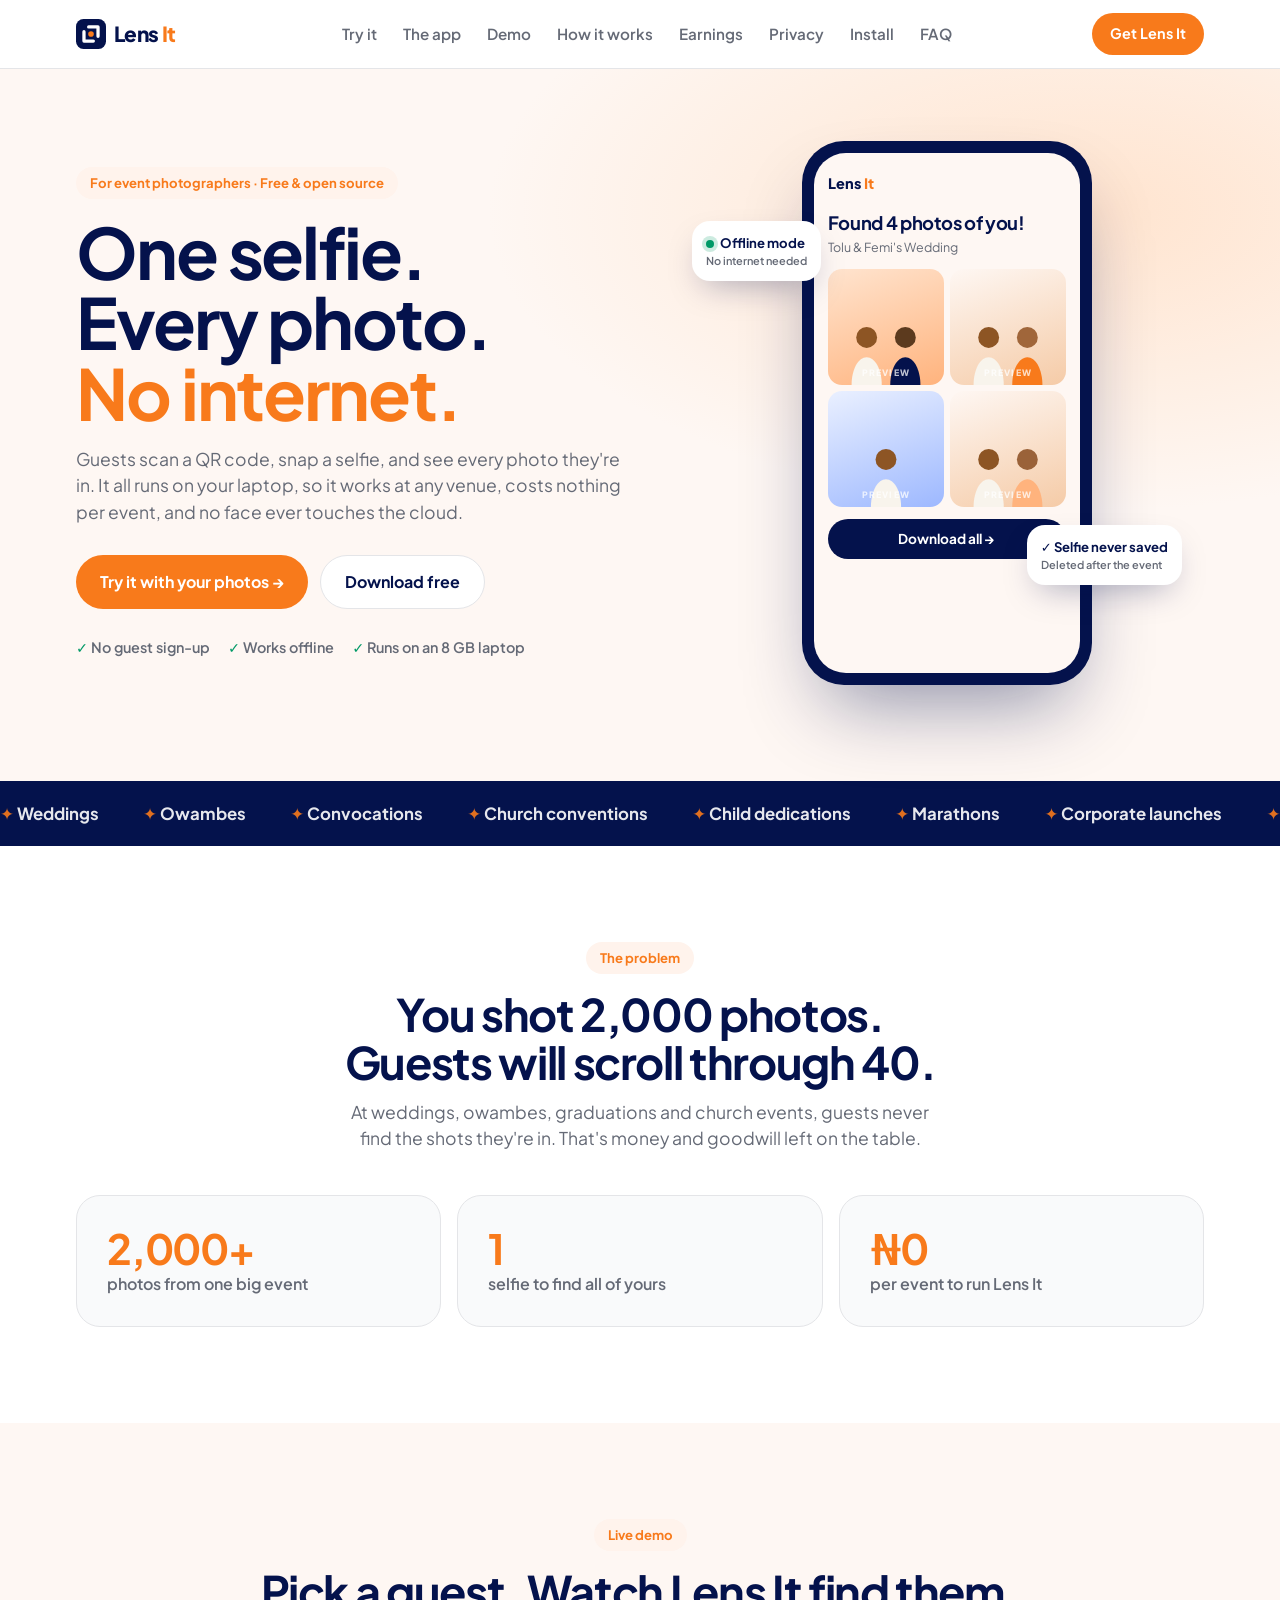
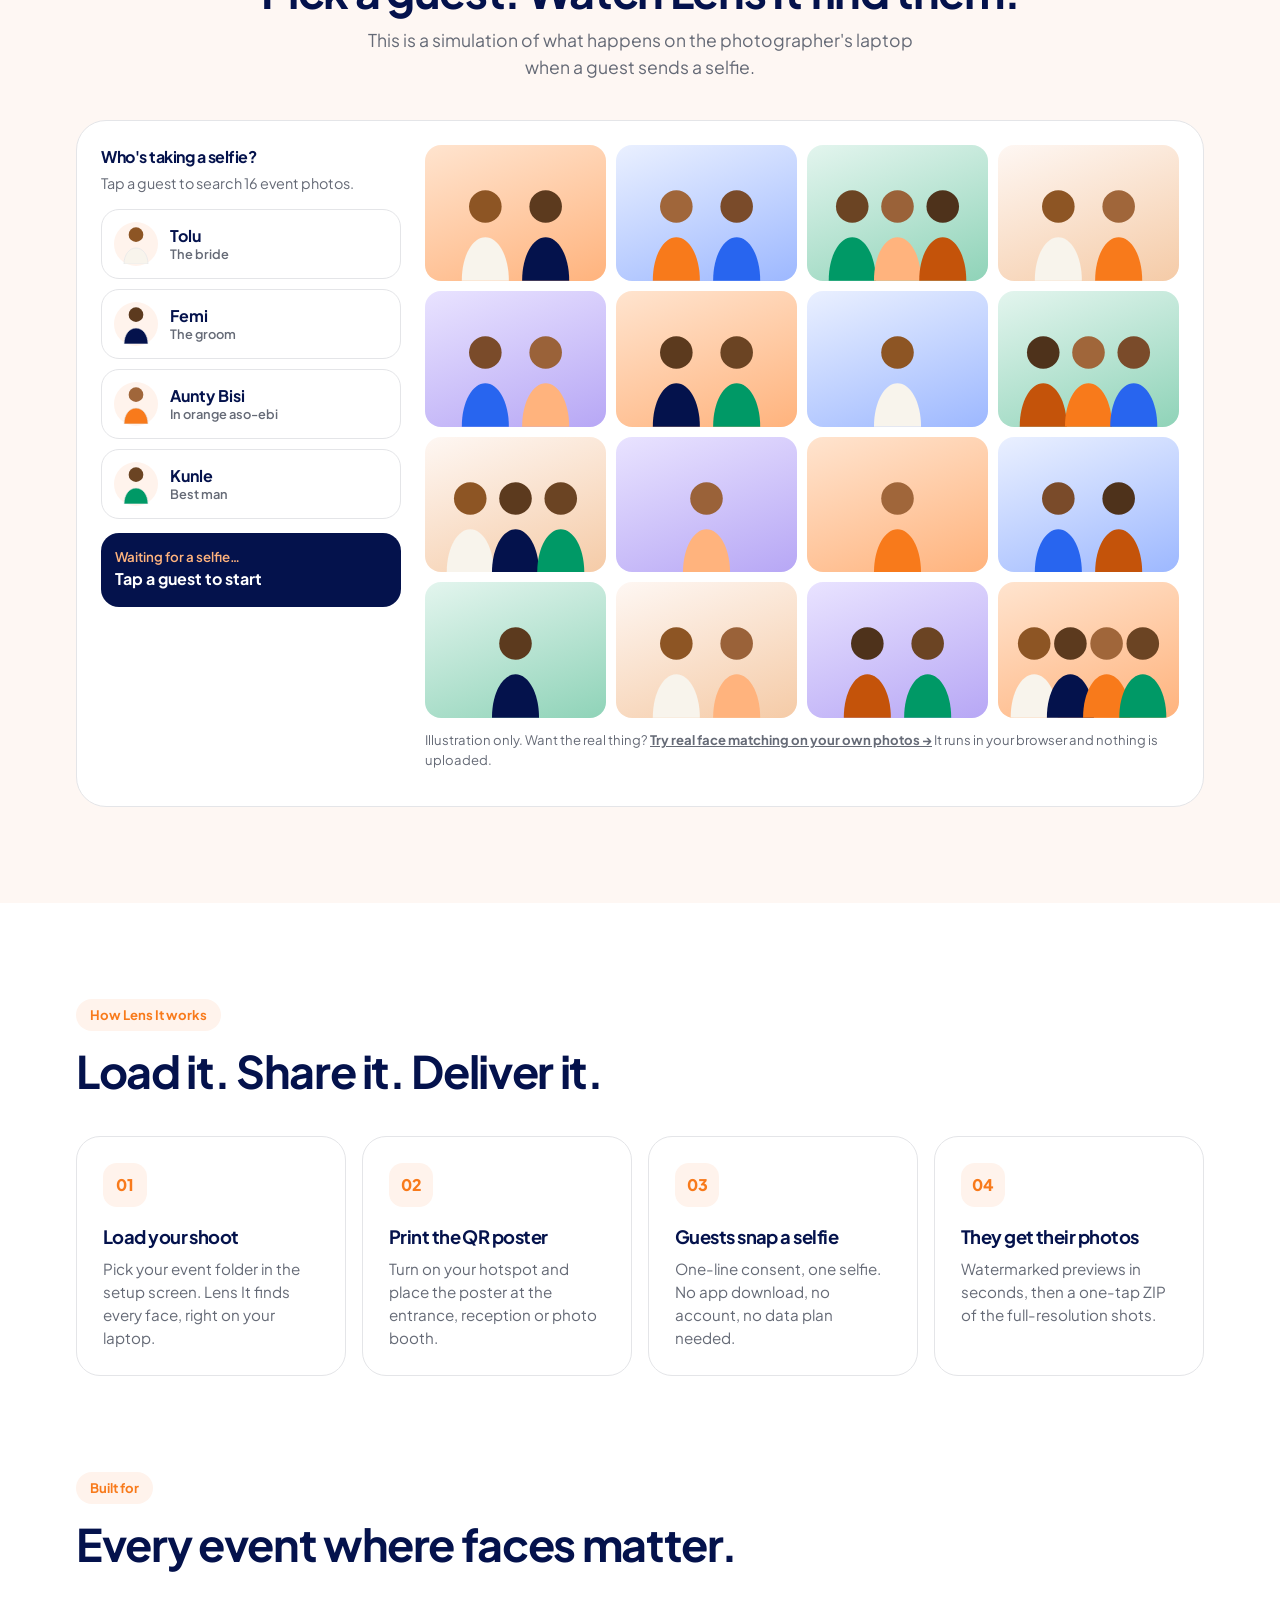
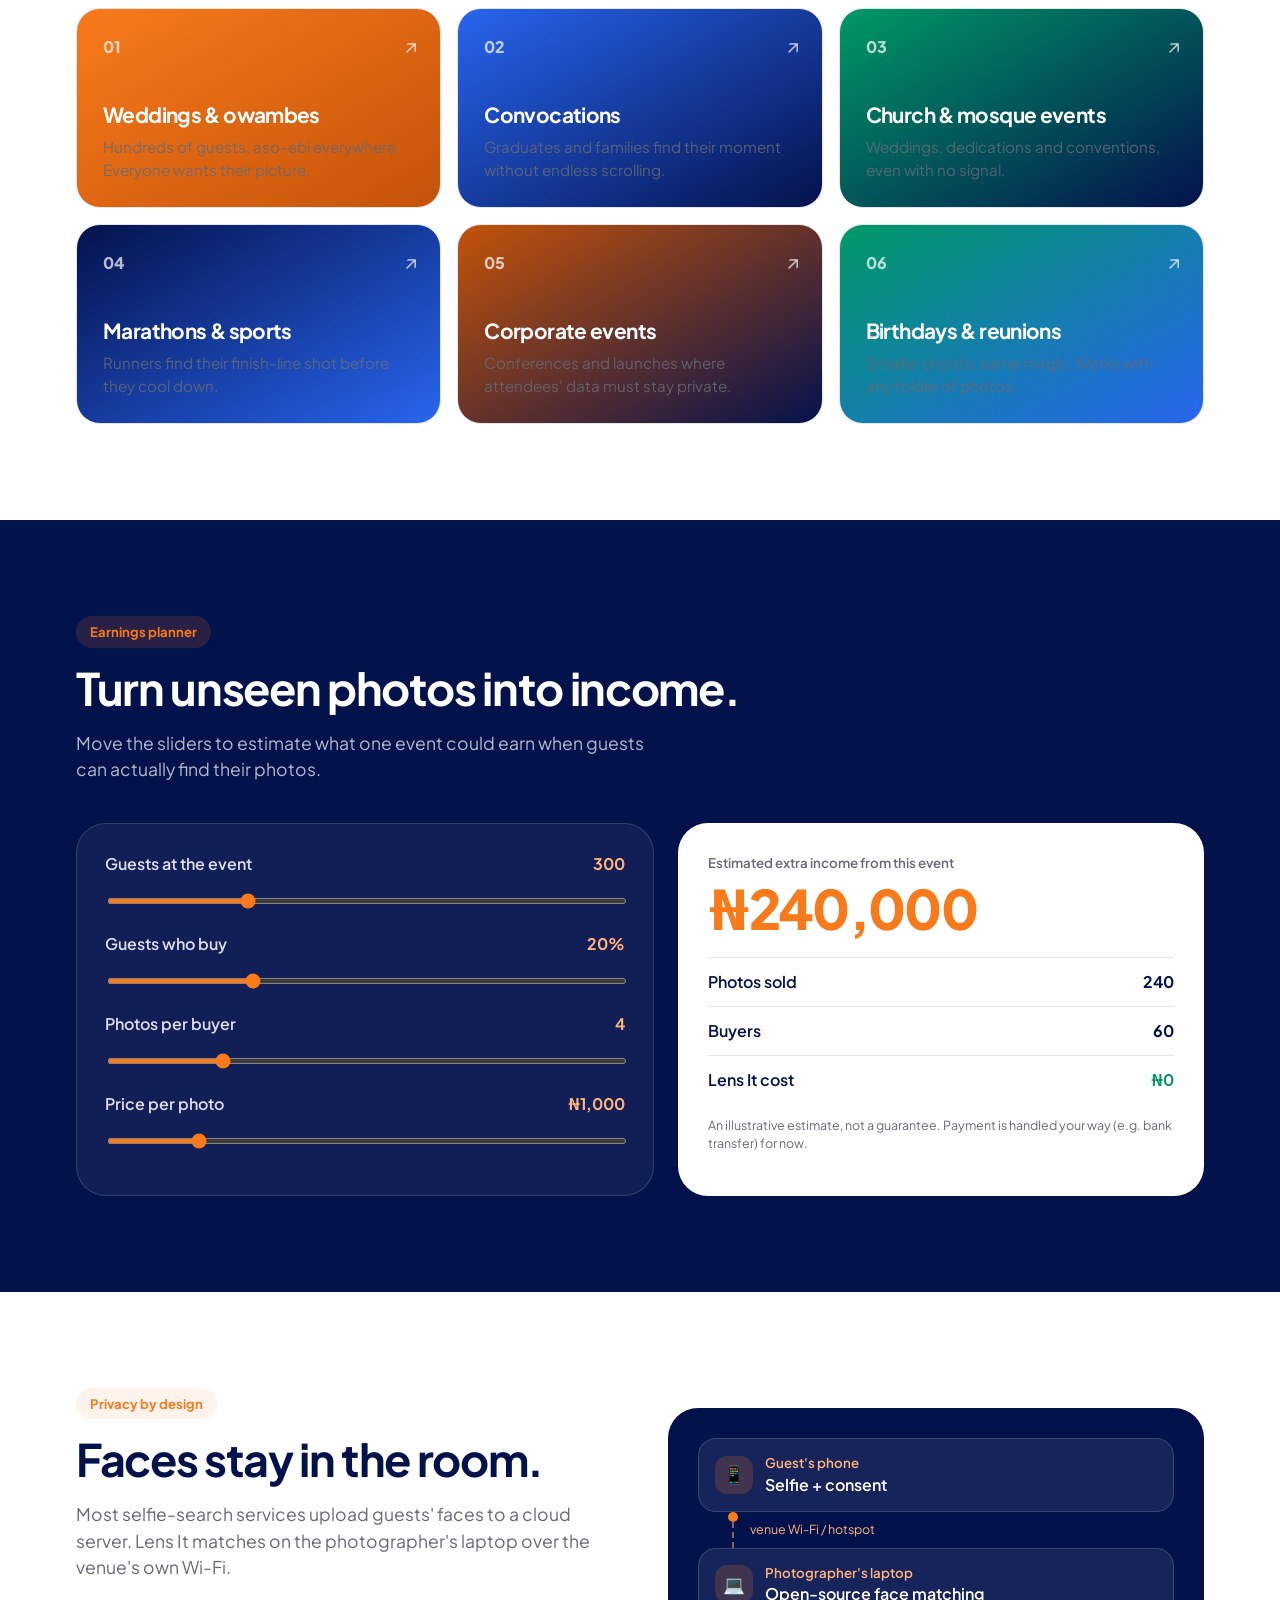
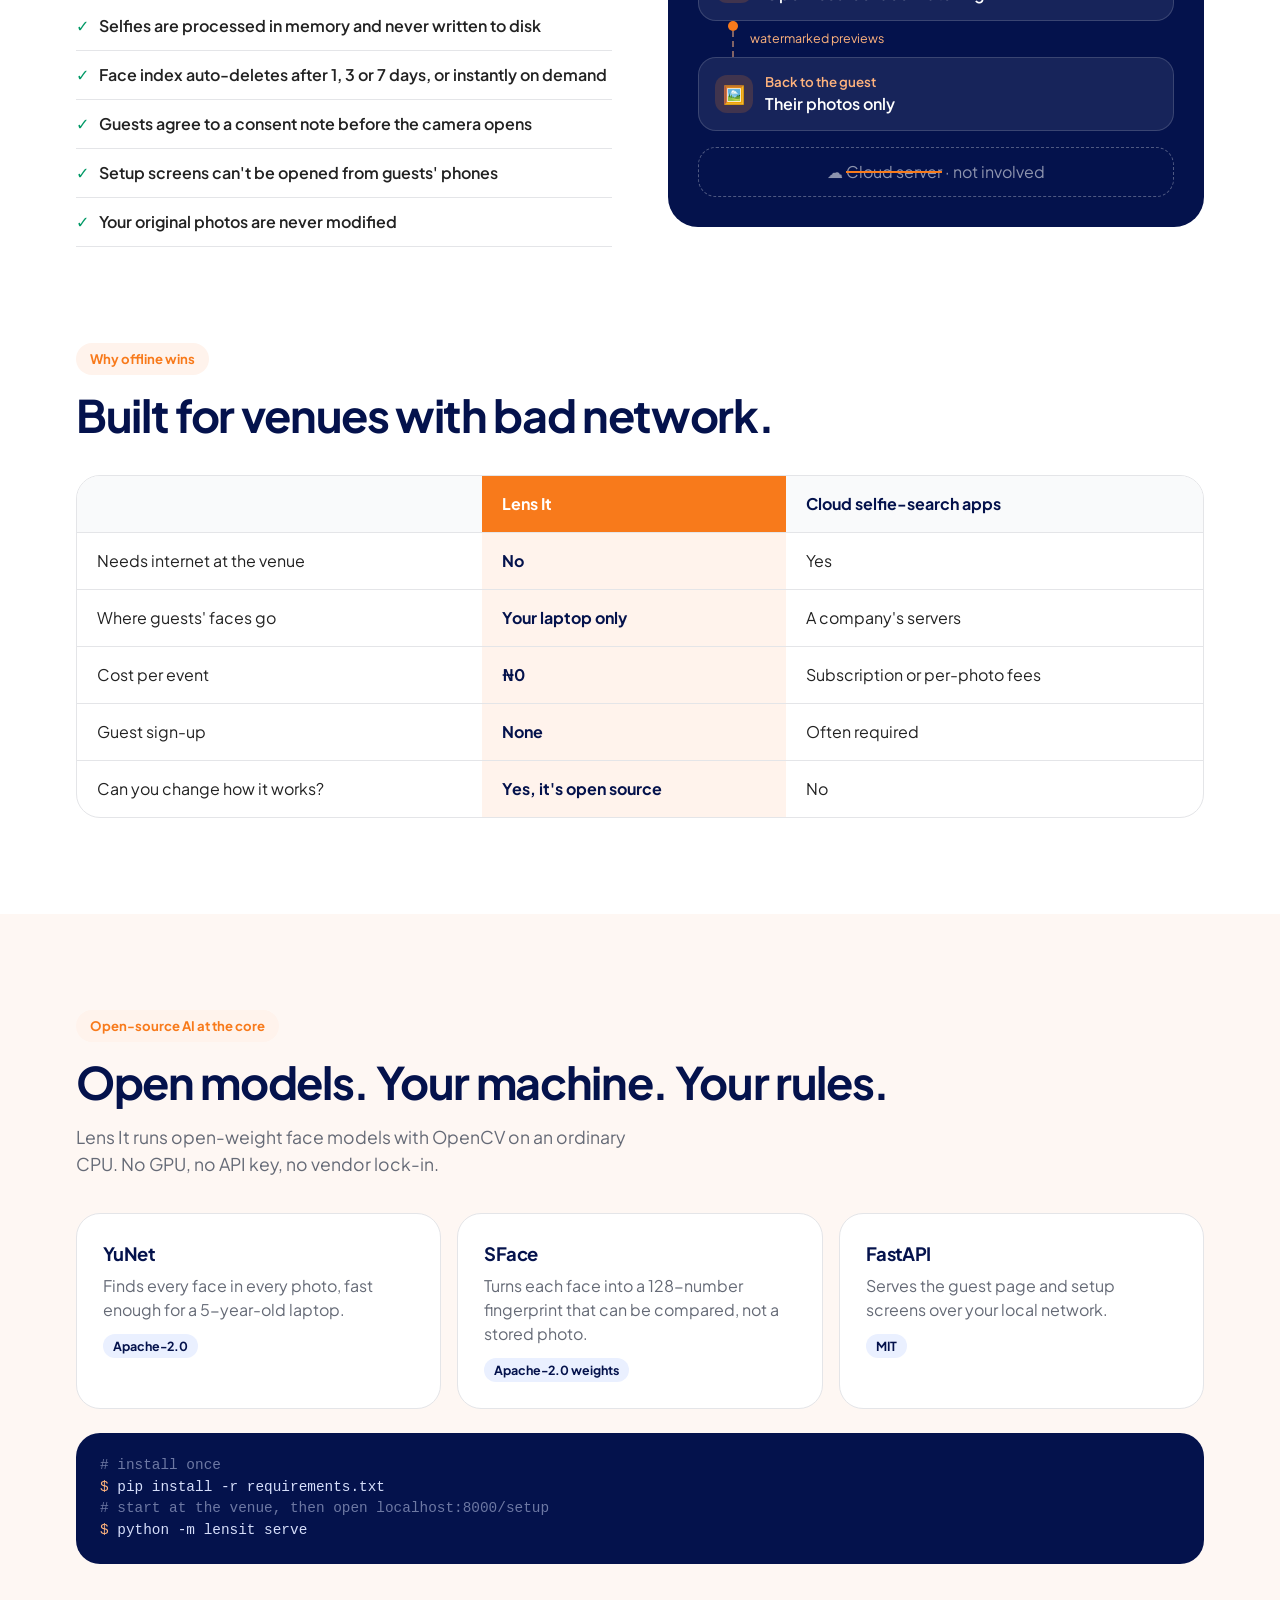
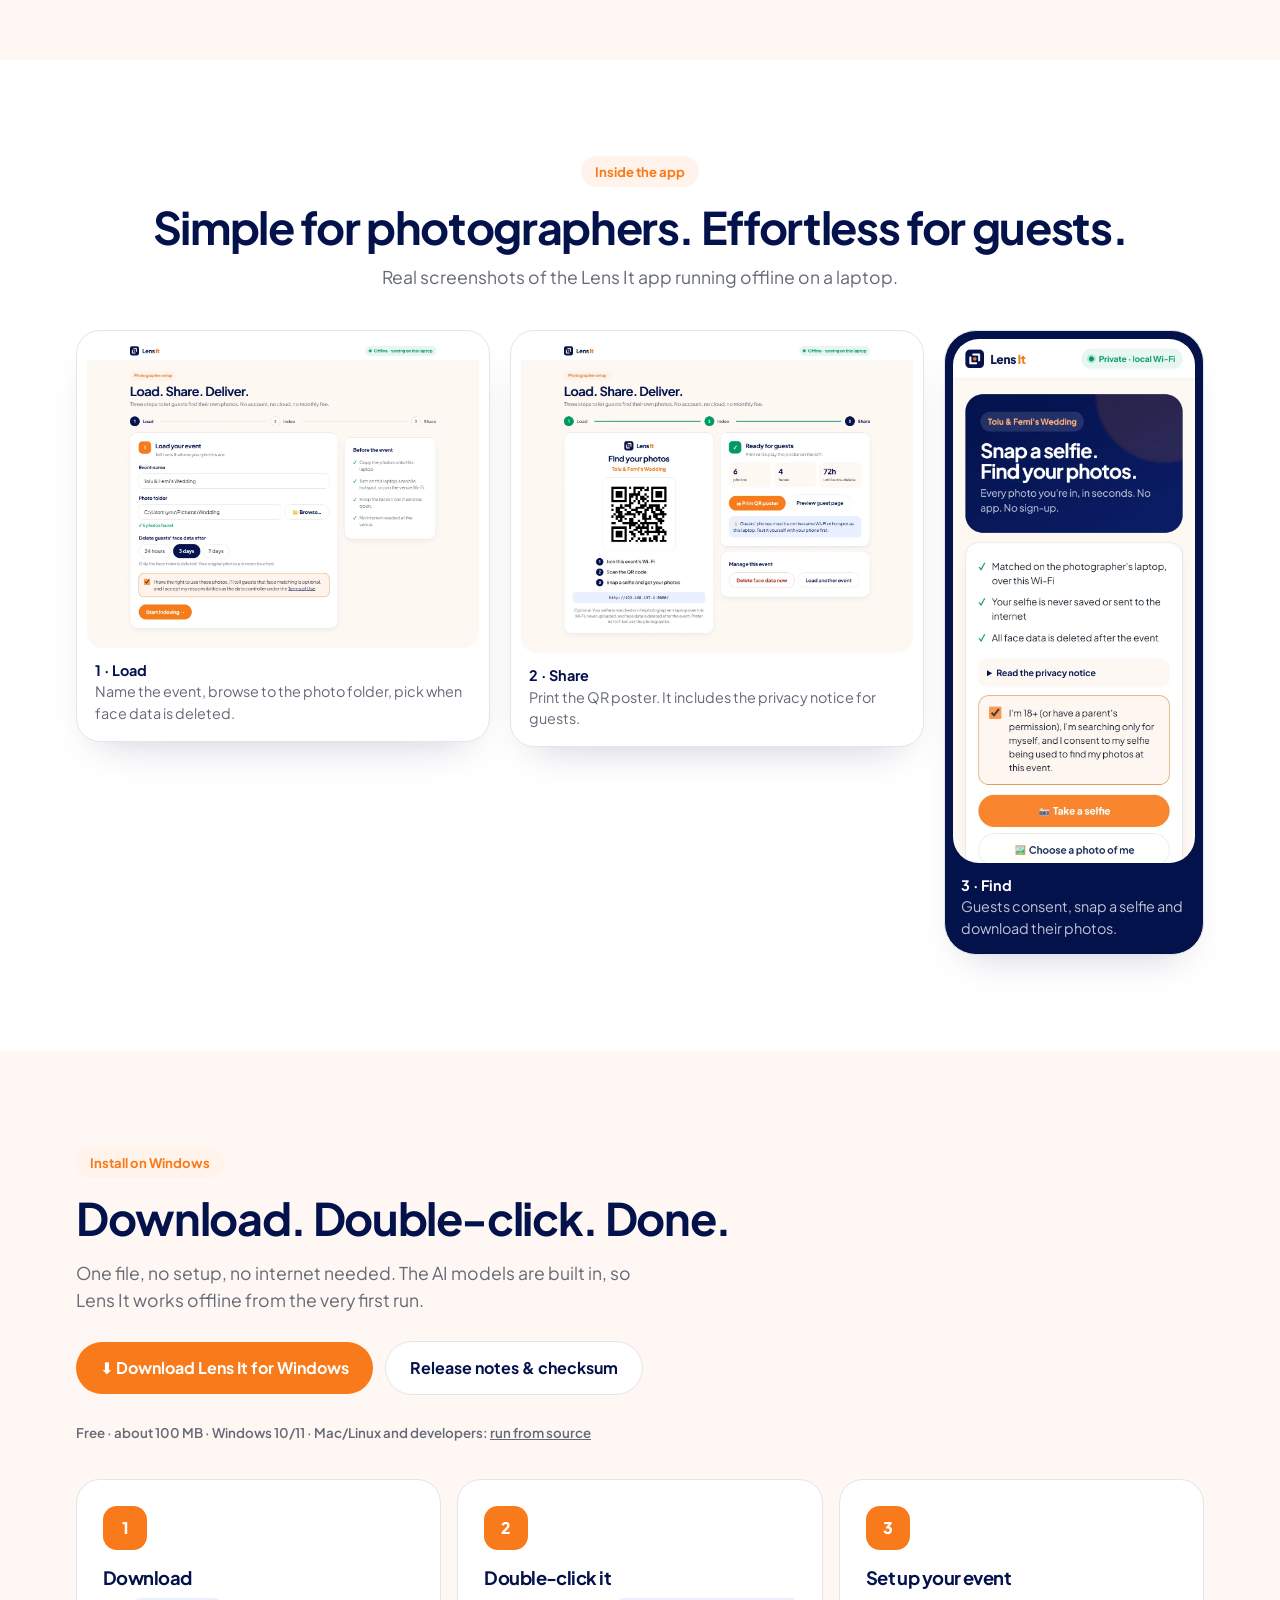
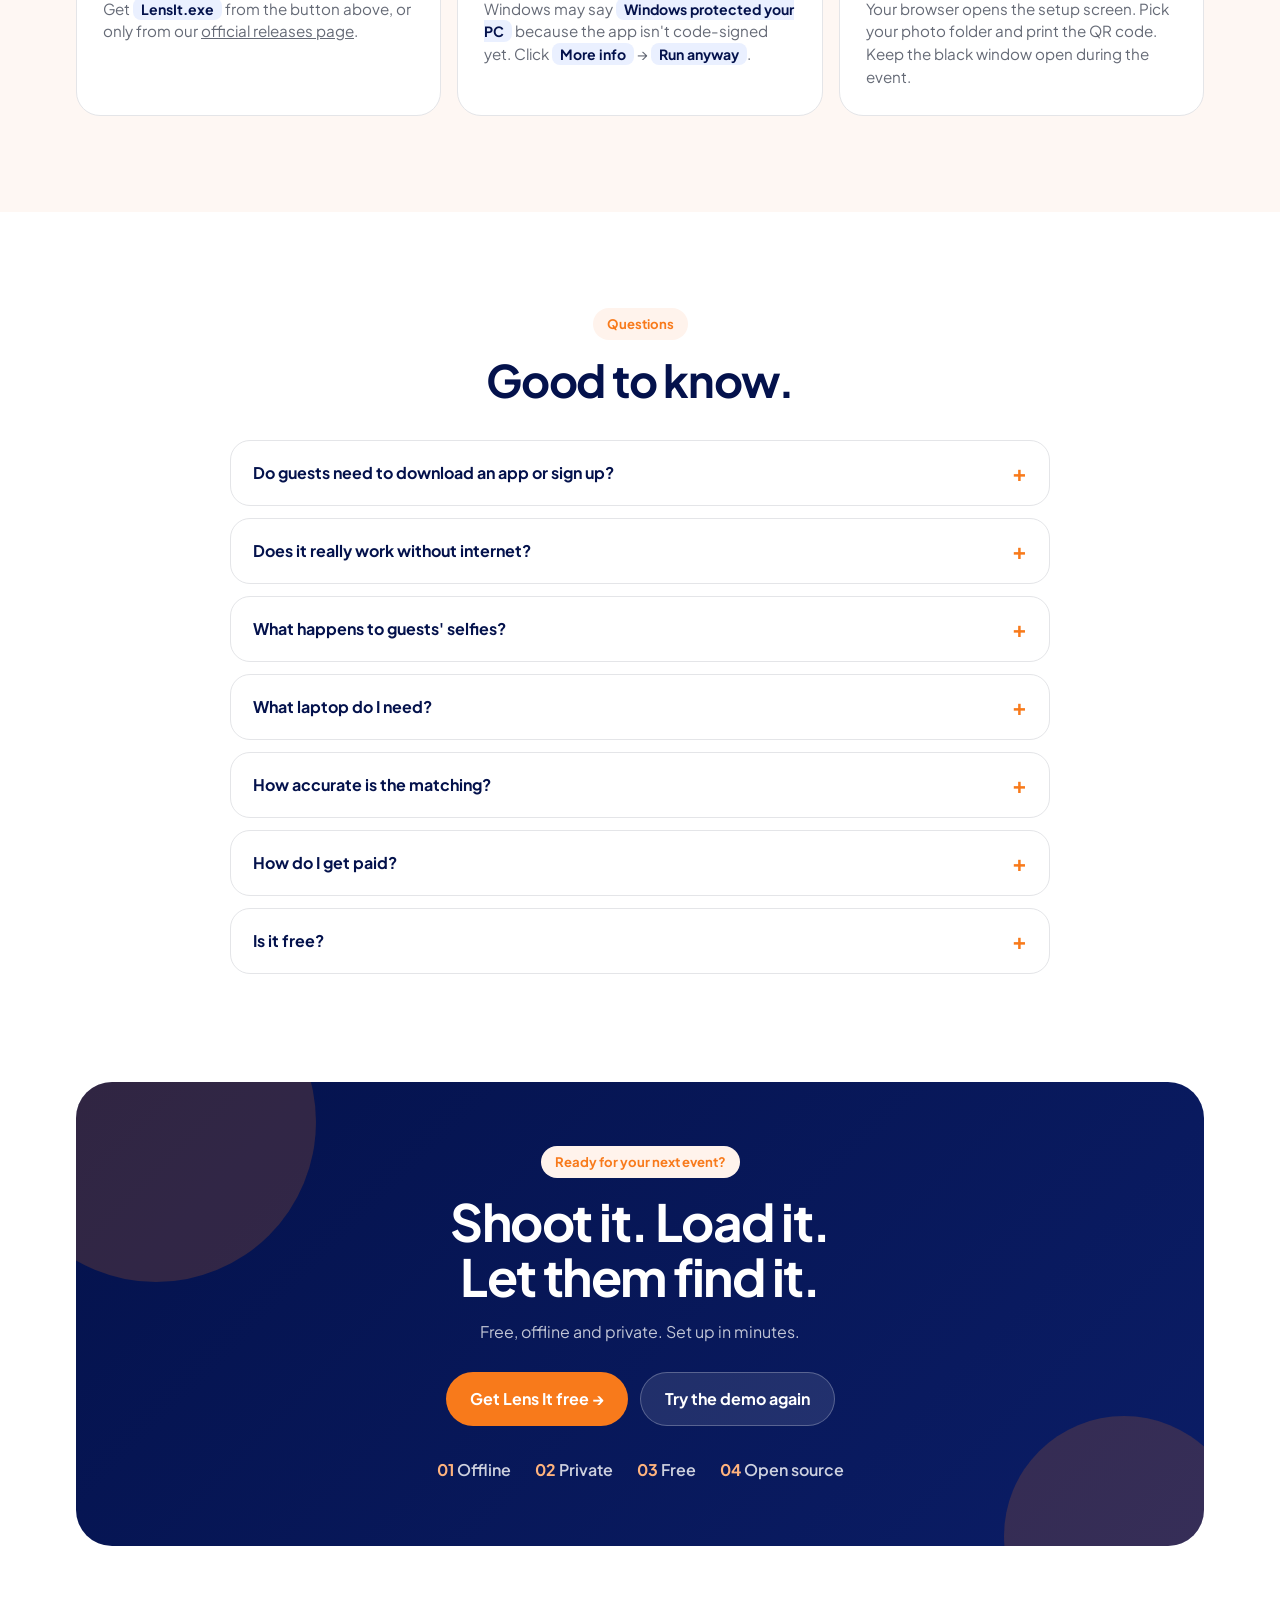
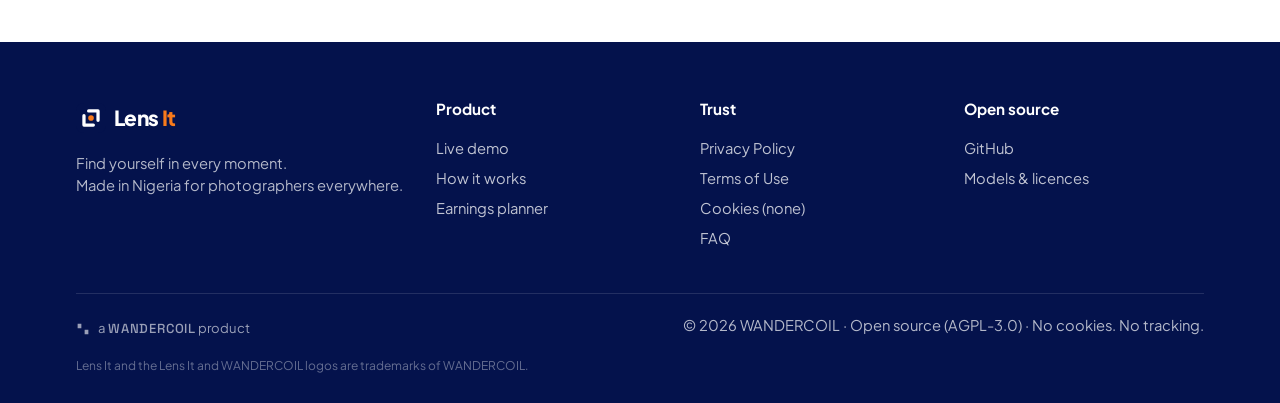
==== docs/index.html @ 5c48e23e "Make Lens It a WANDERCOIL product, relicense to AGPL-3.0 Co-Authored-By: Claude Opus 5.5 <noreply@an" ====
<!doctype html>
<html lang="en">
<head>
<meta charset="utf-8">
<meta name="viewport" content="width=device-width,initial-scale=1">
<meta property="og:title" content="Lens It: find yourself in every moment">
<meta property="og:description" content="Guests find every event photo they are in with one selfie, matched offline on the photographer's laptop. Free and open source.">
<meta property="og:image" content="https://lovablelynx.github.io/lensit/icon-512.png">
<meta property="og:type" content="website">
<meta name="theme-color" content="#04124c">
<link rel="icon" href="logo.svg" type="image/svg+xml">
<link rel="icon" href="favicon-32.png" sizes="32x32" type="image/png">
<link rel="apple-touch-icon" href="apple-touch-icon.png">
<title>Lens It · Find yourself in every moment</title>
<meta name="description" content="Guests find every event photo they're in with one selfie. Runs on the photographer's laptop. No internet, no cloud, no monthly fee.">
<link rel="preconnect" href="https://fonts.googleapis.com">
<link href="https://fonts.googleapis.com/css2?family=Space+Grotesk:wght@500&display=swap" rel="stylesheet">
<link href="https://fonts.googleapis.com/css2?family=Plus+Jakarta+Sans:wght@400;600;700;800&display=swap" rel="stylesheet">
<style>
:root{--navy:#04124c;--navy-2:#0b1d66;--orange:#f87a1b;--orange-light:#ffb37d;--orange-wash:#fff3ec;--cream:#fef7f3;--ink:#222;--muted:#656a76;--line:#e4e5e8;--green:#096;--blue:#2865ef;--blue-light:#eaf0ff;--white:#fff;--surface:#f9fafb}
*{box-sizing:border-box}
html{scroll-behavior:smooth}
body{margin:0;font-family:"Plus Jakarta Sans",ui-sans-serif,system-ui,sans-serif;background:var(--white);color:var(--ink);line-height:1.5;overflow-x:hidden}
a{color:inherit}
.wrap{max-width:1160px;margin:auto;padding:0 16px}
.btn{display:inline-flex;align-items:center;gap:8px;border-radius:999px;padding:14px 24px;font-weight:700;text-decoration:none;border:0;font-size:1rem;cursor:pointer;font-family:inherit;transition:transform .15s,background .15s}
.btn:hover{transform:translateY(-1px)}
.btn.primary{background:var(--orange);color:var(--white)}
.btn.primary:hover{background:#e56a0e}
.btn.ghost{background:var(--white);color:var(--navy);border:1px solid var(--line)}
.btn.light{background:rgba(255,255,255,.1);color:#fff;border:1px solid rgba(255,255,255,.25)}
.eyebrow{display:inline-block;font-size:.82rem;font-weight:700;color:var(--orange);background:var(--orange-wash);padding:6px 14px;border-radius:999px}
.dark .eyebrow{background:rgba(248,122,27,.15)}
h1,h2,h3{color:var(--navy);letter-spacing:-.03em;margin:0}
h2{font-size:clamp(1.9rem,4vw,2.8rem);line-height:1.08;margin:16px 0 12px}
section{padding:96px 0}
.lead{color:var(--muted);font-size:1.1rem;max-width:580px}
.center{text-align:center}.center .lead{margin:auto}
.dark{background:var(--navy);color:#fff}.dark h2,.dark h3{color:#fff}.dark .lead{color:rgba(255,255,255,.7)}

/* reveal */
.reveal{opacity:0;transform:translateY(24px);transition:opacity .7s ease,transform .7s ease}
.reveal.in{opacity:1;transform:none}
@media (prefers-reduced-motion:reduce){.reveal{opacity:1;transform:none;transition:none}*{animation:none!important;scroll-behavior:auto!important}}

/* header */
header{position:sticky;top:0;background:rgba(255,255,255,.88);backdrop-filter:blur(10px);border-bottom:1px solid var(--line);z-index:20}
header .wrap{display:flex;align-items:center;justify-content:space-between;height:68px}
.logo{display:flex;align-items:center;gap:8px;font-weight:800;font-size:1.3rem;color:var(--navy);text-decoration:none;letter-spacing:-.03em}
.logo .wmark span{color:var(--orange)}
.logo svg{width:30px;height:30px}
nav a{margin-left:26px;text-decoration:none;color:var(--muted);font-weight:600;font-size:.95rem}
nav a:hover{color:var(--navy)}
header .btn{padding:10px 18px;font-size:.9rem}

/* hero */
.hero{background:radial-gradient(1000px 500px at 85% 20%,#ffe4cf 0,transparent 60%),var(--cream);padding:72px 0 96px;position:relative}
.hero .wrap{display:grid;grid-template-columns:1.1fr 1fr;gap:48px;align-items:center}
.hero h1{font-size:clamp(2.6rem,6vw,4.4rem);line-height:1;margin:18px 0}
.hero h1 em{font-style:normal;color:var(--orange);position:relative}
.hero h1 em::after{content:"";position:absolute;left:0;right:0;bottom:.05em;height:.14em;background:var(--orange-light);opacity:.45;border-radius:4px;z-index:-1}
.hero .ctas{display:flex;gap:12px;flex-wrap:wrap;margin-top:30px}
.hero .proof{display:flex;gap:18px;flex-wrap:wrap;margin-top:28px;color:var(--muted);font-weight:600;font-size:.9rem}
.hero .proof span::before{content:"✓ ";color:var(--green)}
.phone{position:relative;justify-self:center;width:290px;background:var(--navy);border-radius:42px;padding:12px;box-shadow:0 40px 80px -24px rgba(4,18,76,.45);animation:bob 6s ease-in-out infinite}
@keyframes bob{50%{transform:translateY(-10px)}}
.screen{background:var(--cream);border-radius:32px;padding:20px 14px;min-height:520px;overflow:hidden}
.screen .mini{font-weight:800;color:var(--navy);font-size:.9rem}.screen .mini span{color:var(--orange)}
.screen h4{color:var(--navy);margin:14px 0 2px;font-size:1.15rem;letter-spacing:-.02em}
.screen p{font-size:.78rem;color:var(--muted);margin:0 0 12px}
.screen .thumbs{display:grid;grid-template-columns:1fr 1fr;gap:6px}
.screen .thumbs .ph{aspect-ratio:1;border-radius:14px}
.screen .dl{margin-top:12px;background:var(--navy);color:#fff;text-align:center;border-radius:999px;padding:10px;font-weight:700;font-size:.85rem}
.float{position:absolute;background:var(--white);border-radius:18px;padding:12px 14px;box-shadow:0 14px 34px -12px rgba(4,18,76,.35);font-size:.82rem;font-weight:700;color:var(--navy);white-space:nowrap}
.float small{display:block;color:var(--muted);font-weight:600}
.f1{left:-110px;top:80px;animation:bob 5s ease-in-out infinite reverse}.f2{right:-90px;bottom:100px;animation:bob 7s ease-in-out infinite}
.f1 .dot{display:inline-block;width:8px;height:8px;border-radius:50%;background:var(--green);margin-right:6px;box-shadow:0 0 0 4px rgba(0,153,102,.2)}

/* photo tiles (shared by hero + demo) */
.ph{position:relative;overflow:hidden;background:linear-gradient(160deg,var(--c1),var(--c2))}
.ph svg{position:absolute;inset:0;width:100%;height:100%}
.ph .wm{position:absolute;left:0;right:0;bottom:6px;text-align:center;font-size:.55rem;font-weight:800;letter-spacing:.14em;color:rgba(255,255,255,.75)}

/* marquee */
.marquee{background:var(--navy);color:#fff;overflow:hidden;padding:20px 0;white-space:nowrap}
.track{display:inline-flex;gap:44px;animation:scroll 32s linear infinite;font-weight:700;font-size:1.05rem}
.track span{opacity:.9}.track span::before{content:"✦ ";color:var(--orange)}
@keyframes scroll{to{transform:translateX(-50%)}}

/* problem */
.stats{display:grid;grid-template-columns:repeat(3,1fr);gap:16px;margin-top:44px}
.stat{background:var(--surface);border:1px solid var(--line);border-radius:24px;padding:30px;text-align:left}
.stat b{display:block;font-size:2.6rem;color:var(--orange);letter-spacing:-.03em;line-height:1.1}
.stat span{color:var(--muted);font-weight:600}

/* demo */
.demo{background:var(--cream)}
.demo-box{display:grid;grid-template-columns:300px 1fr;gap:24px;margin-top:40px;background:var(--white);border:1px solid var(--line);border-radius:30px;padding:24px}
.guests h3{font-size:1rem;margin-bottom:4px}
.guests p{color:var(--muted);font-size:.9rem;margin:0 0 14px}
.guest{display:flex;align-items:center;gap:12px;width:100%;padding:12px;border:1px solid var(--line);border-radius:18px;background:var(--white);cursor:pointer;margin-bottom:10px;font-family:inherit;font-size:1rem;font-weight:700;color:var(--navy);text-align:left;transition:border-color .15s,background .15s}
.guest:hover{border-color:var(--orange-light)}
.guest.on{border-color:var(--orange);background:var(--orange-wash)}
.guest .av{width:44px;height:44px;border-radius:50%;flex:none;display:grid;place-items:center}
.guest small{display:block;color:var(--muted);font-weight:600;font-size:.8rem}
.result{margin-top:14px;padding:14px;border-radius:18px;background:var(--navy);color:#fff;font-weight:700;min-height:74px}
.result small{display:block;color:var(--orange-light);font-weight:600}
.grid-wrap{position:relative}
.pgrid{display:grid;grid-template-columns:repeat(4,1fr);gap:10px}
.pgrid .ph{aspect-ratio:4/3;border-radius:16px;transition:opacity .35s,transform .35s,box-shadow .35s}
.pgrid .ph.dim{opacity:.18;transform:scale(.97)}
.pgrid .ph.hit{box-shadow:0 0 0 3px var(--orange);transform:scale(1.02)}
.pgrid .ph.hit::after{content:"✓";position:absolute;top:6px;right:6px;width:22px;height:22px;border-radius:50%;background:var(--orange);color:#fff;font-size:.75rem;font-weight:800;display:grid;place-items:center}
.scan{position:absolute;left:-6px;right:-6px;height:4px;background:var(--orange);box-shadow:0 0 18px 4px rgba(248,122,27,.6);border-radius:4px;top:0;opacity:0;pointer-events:none}
.scan.go{animation:scan 1.2s ease-in-out}
@keyframes scan{0%{top:0;opacity:1}100%{top:100%;opacity:1}}
.demo-note{font-size:.82rem;color:var(--muted);margin-top:12px}

/* how */
.steps{display:grid;grid-template-columns:repeat(4,1fr);gap:16px;margin-top:40px;position:relative}
.step{background:var(--white);border:1px solid var(--line);border-radius:24px;padding:26px;position:relative}
.step .n{width:44px;height:44px;border-radius:14px;display:grid;place-items:center;background:var(--orange-wash);color:var(--orange);font-weight:800}
.step h3{font-size:1.15rem;margin:16px 0 8px}
.step p{color:var(--muted);margin:0;font-size:.95rem}

/* for who */
.who{display:grid;grid-template-columns:repeat(3,1fr);gap:16px;margin-top:40px}
.who .card{border-radius:24px;padding:26px;color:#fff;min-height:200px;display:flex;flex-direction:column;justify-content:space-between;position:relative;overflow:hidden}
.who .card .n{font-weight:800;opacity:.7}
.who .card h3{color:#fff;font-size:1.3rem;margin:24px 0 6px}
.who .card p{margin:0;opacity:.85;font-size:.95rem}
.who .card::after{content:"↗";position:absolute;top:20px;right:22px;font-size:1.3rem;opacity:.7}

/* calculator */
.calc{display:grid;grid-template-columns:1.1fr 1fr;gap:24px;margin-top:40px}
.calc .panel{background:rgba(255,255,255,.06);border:1px solid rgba(255,255,255,.14);border-radius:30px;padding:28px}
.field{margin-bottom:22px}
.field label{display:flex;justify-content:space-between;font-weight:600;color:rgba(255,255,255,.85);margin-bottom:10px}
.field label b{color:var(--orange-light)}
input[type=range]{width:100%;accent-color:var(--orange);height:6px}
.out{background:var(--white);color:var(--navy);border-radius:30px;padding:30px;display:flex;flex-direction:column;justify-content:center}
.out small{color:var(--muted);font-weight:600}
.out .big{font-size:clamp(2.4rem,5vw,3.4rem);font-weight:800;color:var(--orange);letter-spacing:-.03em;line-height:1.1;margin:6px 0 18px}
.out .row{display:flex;justify-content:space-between;padding:12px 0;border-top:1px solid var(--line);font-weight:600}
.out .row b{color:var(--navy)}
.out .row .zero{color:var(--green)}
.out .fine{font-size:.78rem;color:var(--muted);margin-top:12px}

/* privacy */
.privacy .wrap{display:grid;grid-template-columns:1fr 1fr;gap:56px;align-items:center}
.flow{background:var(--navy);border-radius:30px;padding:30px;color:#fff;position:relative}
.node{background:rgba(255,255,255,.08);border:1px solid rgba(255,255,255,.15);border-radius:18px;padding:14px 16px;font-weight:600;display:flex;gap:12px;align-items:center}
.node .ic{width:38px;height:38px;border-radius:12px;background:rgba(248,122,27,.18);display:grid;place-items:center;flex:none;font-size:1.1rem}
.node small{display:block;color:var(--orange-light);font-weight:600}
.arrow{position:relative;height:36px;margin-left:34px;border-left:2px dashed rgba(255,179,125,.5)}
.arrow i{position:absolute;left:-6px;width:10px;height:10px;border-radius:50%;background:var(--orange);animation:pkt 1.6s linear infinite}
@keyframes pkt{from{top:0}to{top:100%}}
.arrow span{position:absolute;left:16px;top:8px;font-size:.78rem;color:var(--orange-light)}
.cloud{margin-top:16px;border:1px dashed rgba(255,255,255,.3);border-radius:18px;padding:12px;text-align:center;color:rgba(255,255,255,.55)}
.cloud s{text-decoration-color:var(--orange);text-decoration-thickness:2px}
.ticks{list-style:none;padding:0;margin:22px 0 0}
.ticks li{padding:12px 0;border-bottom:1px solid var(--line);font-weight:600;display:flex;gap:10px}
.ticks li::before{content:"✓";color:var(--green);font-weight:800}

/* compare */
table{width:100%;border-collapse:separate;border-spacing:0;border:1px solid var(--line);border-radius:24px;overflow:hidden;margin-top:36px}
th,td{padding:16px 20px;text-align:left;border-bottom:1px solid var(--line)}
th{background:var(--surface);color:var(--navy)}
th:nth-child(2){background:var(--orange);color:#fff}
td:nth-child(2){font-weight:700;color:var(--navy);background:var(--orange-wash)}
tr:last-child td{border-bottom:0}

/* open */
.open{background:var(--cream)}
.ogrid{display:grid;grid-template-columns:repeat(3,1fr);gap:16px;margin-top:36px}
.card{background:var(--white);border:1px solid var(--line);border-radius:24px;padding:26px}
.card h3{font-size:1.15rem;margin-bottom:6px}
.card p{color:var(--muted);margin:0}
.tag{display:inline-block;background:var(--blue-light);color:var(--navy);padding:3px 10px;border-radius:999px;font-size:.78rem;font-weight:700;margin-top:12px}
.term{margin-top:24px;background:var(--navy);border-radius:24px;padding:22px 24px;font-family:ui-monospace,Consolas,monospace;color:#d6defa;font-size:.9rem;overflow-x:auto}
.term .p{color:var(--orange-light)}
.term .c{color:rgba(214,222,250,.5)}


/* app screenshots */
.shots{display:grid;grid-template-columns:1fr 1fr 260px;gap:20px;margin-top:40px;align-items:start}
.shot{margin:0;background:var(--white);border:1px solid var(--line);border-radius:24px;padding:10px;box-shadow:0 20px 40px -24px rgba(4,18,76,.25)}
.shot img{width:100%;height:auto;display:block;border-radius:16px}
.shot figcaption{padding:12px 8px 6px;color:var(--muted);font-size:.9rem}
.shot figcaption b{display:block;color:var(--navy)}
.phone-shot{border-radius:32px;background:var(--navy);padding:8px}
.phone-shot img{border-radius:26px}
.phone-shot figcaption{color:rgba(255,255,255,.75)}.phone-shot figcaption b{color:#fff}

/* install */
.install{background:var(--cream)}
.inst{display:grid;grid-template-columns:repeat(3,1fr);gap:16px;margin-top:36px}
.inst .card .n{width:44px;height:44px;border-radius:14px;display:grid;place-items:center;background:var(--orange);color:#fff;font-weight:800;margin-bottom:14px}
.inst .card p{font-size:.95rem}
.inst kbd{background:var(--blue-light);color:var(--navy);padding:2px 8px;border-radius:8px;font-family:inherit;font-weight:700;font-size:.88rem}
.dlrow{display:flex;gap:12px;flex-wrap:wrap;align-items:center;margin-top:28px}
.dlrow small{color:var(--muted);font-weight:600}

/* faq */
.faq{max-width:820px;margin:36px auto 0}
details{border:1px solid var(--line);border-radius:20px;padding:4px 22px;margin-bottom:12px;background:var(--white)}
details[open]{border-color:var(--orange-light);background:var(--orange-wash)}
summary{cursor:pointer;list-style:none;font-weight:700;color:var(--navy);padding:16px 0;display:flex;justify-content:space-between;gap:12px}
summary::-webkit-details-marker{display:none}
summary::after{content:"+";color:var(--orange);font-size:1.4rem;line-height:1;transition:transform .2s}
details[open] summary::after{transform:rotate(45deg)}
details p{color:var(--muted);margin:0 0 18px}

/* cta */
.cta{background:linear-gradient(135deg,var(--navy),var(--navy-2));color:#fff;border-radius:36px;padding:64px 32px;text-align:center;position:relative;overflow:hidden}
.cta::before,.cta::after{content:"";position:absolute;border-radius:50%;background:var(--orange);opacity:.18}
.cta::before{width:320px;height:320px;top:-120px;left:-80px}.cta::after{width:240px;height:240px;bottom:-110px;right:-40px}
.cta h2{color:#fff;font-size:clamp(2rem,4.5vw,3.2rem);position:relative}
.cta p{color:rgba(255,255,255,.75);position:relative}
.cta .ctas{display:flex;gap:12px;justify-content:center;flex-wrap:wrap;margin-top:28px;position:relative}
.cta ol{display:flex;gap:24px;justify-content:center;flex-wrap:wrap;list-style:none;padding:0;margin:32px 0 0;color:rgba(255,255,255,.8);font-weight:600;position:relative}
.cta ol b{color:var(--orange-light)}

footer{background:var(--navy);color:rgba(255,255,255,.7);padding:56px 0 28px;font-size:.92rem;margin-top:96px}
.fcols{display:grid;grid-template-columns:1.4fr 1fr 1fr 1fr;gap:24px}
footer h4{color:#fff;margin:0 0 12px;font-size:.95rem}
footer a{display:block;color:rgba(255,255,255,.75);text-decoration:none;padding:4px 0}
footer a:hover{color:#fff}
footer .logo{color:#fff}
.tm{font-size:.75rem;opacity:.55;margin:14px 0 0}
.fbot{border-top:1px solid rgba(255,255,255,.12);margin-top:40px;padding-top:20px;display:flex;justify-content:space-between;flex-wrap:wrap;gap:12px}

@media (max-width:900px){
  .shots{grid-template-columns:1fr}.phone-shot{max-width:320px;margin:auto}
  .inst{grid-template-columns:1fr}
  nav{display:none}
  .hero .wrap,.privacy .wrap,.calc{grid-template-columns:1fr}
  .steps{grid-template-columns:1fr 1fr}
  .who{grid-template-columns:1fr 1fr}
  .stats,.ogrid{grid-template-columns:1fr}
  .demo-box{grid-template-columns:1fr}
  .fcols{grid-template-columns:1fr 1fr}
  .f1{left:-24px;top:-14px}.f2{right:-24px}
  section{padding:64px 0}
}
@media (max-width:560px){
  .steps,.who{grid-template-columns:1fr}
  .pgrid{grid-template-columns:repeat(3,1fr)}
  th,td{padding:12px 10px;font-size:.86rem}
  .phone{width:250px}
  .f1,.f2{display:none}
}
.wc{display:inline-flex;align-items:center;gap:8px;color:inherit;text-decoration:none;font-size:.82rem;opacity:.85}.wc:hover{opacity:1}.wc .wc-mark{width:14px;height:14px;flex:none}.wc b{font-family:"Space Grotesk",ui-sans-serif,system-ui,sans-serif;font-weight:500;letter-spacing:.06em}
</style>
</head>
<body>


<header>
  <div class="wrap">
    <a class="logo" href="#"><svg class="mark" viewBox="0 0 64 64" aria-hidden="true"><rect width="64" height="64" rx="16" fill="#04124c"/><path d="M17 27V47H37M47 37V17H27" fill="none" stroke="#fff" stroke-width="7" stroke-linecap="round" stroke-linejoin="round"/><circle cx="32" cy="32" r="6" fill="#f87a1b"/></svg><span class="wmark">Lens<span> It</span></span></a>
    <nav><a href="try.html">Try it</a><a href="#app">The app</a><a href="#demo">Demo</a><a href="#how">How it works</a><a href="#earn">Earnings</a><a href="#privacy">Privacy</a><a href="#install">Install</a><a href="#faq">FAQ</a></nav>
    <a class="btn primary" href="#install">Get Lens It</a>
  </div>
</header>

<section class="hero">
  <div class="wrap">
    <div class="reveal">
      <span class="eyebrow">For event photographers · Free &amp; open source</span>
      <h1>One selfie.<br>Every photo.<br><em>No internet.</em></h1>
      <p class="lead">Guests scan a QR code, snap a selfie, and see every photo they're in. It all runs on your laptop, so it works at any venue, costs nothing per event, and no face ever touches the cloud.</p>
      <div class="ctas">
        <a class="btn primary" href="try.html">Try it with your photos →</a>
        <a class="btn ghost" href="#install">Download free</a>
      </div>
      <div class="proof"><span>No guest sign-up</span><span>Works offline</span><span>Runs on an 8 GB laptop</span></div>
    </div>
    <div class="phone reveal" aria-hidden="true">
      <div class="screen">
        <div class="mini">Lens<span> It</span></div>
        <h4>Found 4 photos of you!</h4>
        <p>Tolu &amp; Femi's Wedding</p>
        <div class="thumbs" id="heroThumbs"></div>
        <div class="dl">Download all →</div>
      </div>
      <div class="float f1"><span class="dot"></span>Offline mode<small>No internet needed</small></div>
      <div class="float f2">✓ Selfie never saved<small>Deleted after the event</small></div>
    </div>
  </div>
</section>

<div class="marquee" aria-label="Events Lens It is built for">
  <div class="track" id="track"></div>
</div>

<section class="center">
  <div class="wrap reveal">
    <span class="eyebrow">The problem</span>
    <h2>You shot 2,000 photos.<br>Guests will scroll through 40.</h2>
    <p class="lead">At weddings, owambes, graduations and church events, guests never find the shots they're in. That's money and goodwill left on the table.</p>
    <div class="stats">
      <div class="stat"><b data-count="2000" data-suffix="+">0</b><span>photos from one big event</span></div>
      <div class="stat"><b>1</b><span>selfie to find all of yours</span></div>
      <div class="stat"><b>₦0</b><span>per event to run Lens It</span></div>
    </div>
  </div>
</section>

<section class="demo" id="demo">
  <div class="wrap">
    <div class="center reveal">
      <span class="eyebrow">Live demo</span>
      <h2>Pick a guest. Watch Lens It find them.</h2>
      <p class="lead">This is a simulation of what happens on the photographer's laptop when a guest sends a selfie.</p>
    </div>
    <div class="demo-box reveal">
      <div class="guests">
        <h3>Who's taking a selfie?</h3>
        <p>Tap a guest to search 16 event photos.</p>
        <div id="guestList"></div>
        <div class="result" id="result"><small>Waiting for a selfie…</small>Tap a guest to start</div>
      </div>
      <div class="grid-wrap">
        <div class="pgrid" id="pgrid"></div>
        <div class="scan" id="scan"></div>
        <p class="demo-note">Illustration only. Want the real thing? <a href="try.html"><strong>Try real face matching on your own photos →</strong></a> It runs in your browser and nothing is uploaded.</p>
      </div>
    </div>
  </div>
</section>

<section id="how">
  <div class="wrap">
    <div class="reveal">
      <span class="eyebrow">How Lens It works</span>
      <h2>Load it. Share it. Deliver it.</h2>
    </div>
    <div class="steps">
      <div class="step reveal"><div class="n">01</div><h3>Load your shoot</h3><p>Pick your event folder in the setup screen. Lens It finds every face, right on your laptop.</p></div>
      <div class="step reveal"><div class="n">02</div><h3>Print the QR poster</h3><p>Turn on your hotspot and place the poster at the entrance, reception or photo booth.</p></div>
      <div class="step reveal"><div class="n">03</div><h3>Guests snap a selfie</h3><p>One-line consent, one selfie. No app download, no account, no data plan needed.</p></div>
      <div class="step reveal"><div class="n">04</div><h3>They get their photos</h3><p>Watermarked previews in seconds, then a one-tap ZIP of the full-resolution shots.</p></div>
    </div>
  </div>
</section>

<section style="padding-top:0">
  <div class="wrap">
    <div class="reveal">
      <span class="eyebrow">Built for</span>
      <h2>Every event where faces matter.</h2>
    </div>
    <div class="who">
      <div class="card reveal" style="background:linear-gradient(150deg,#f87a1b,#c4530a)"><span class="n">01</span><div><h3>Weddings &amp; owambes</h3><p>Hundreds of guests, aso-ebi everywhere. Everyone wants their picture.</p></div></div>
      <div class="card reveal" style="background:linear-gradient(150deg,#2865ef,#04124c)"><span class="n">02</span><div><h3>Convocations</h3><p>Graduates and families find their moment without endless scrolling.</p></div></div>
      <div class="card reveal" style="background:linear-gradient(150deg,#096,#04124c)"><span class="n">03</span><div><h3>Church &amp; mosque events</h3><p>Weddings, dedications and conventions, even with no signal.</p></div></div>
      <div class="card reveal" style="background:linear-gradient(150deg,#04124c,#2865ef)"><span class="n">04</span><div><h3>Marathons &amp; sports</h3><p>Runners find their finish-line shot before they cool down.</p></div></div>
      <div class="card reveal" style="background:linear-gradient(150deg,#c4530a,#04124c)"><span class="n">05</span><div><h3>Corporate events</h3><p>Conferences and launches where attendees' data must stay private.</p></div></div>
      <div class="card reveal" style="background:linear-gradient(150deg,#096,#2865ef)"><span class="n">06</span><div><h3>Birthdays &amp; reunions</h3><p>Smaller shoots, same magic. Works with any folder of photos.</p></div></div>
    </div>
  </div>
</section>

<section class="dark" id="earn">
  <div class="wrap">
    <div class="reveal">
      <span class="eyebrow">Earnings planner</span>
      <h2>Turn unseen photos into income.</h2>
      <p class="lead">Move the sliders to estimate what one event could earn when guests can actually find their photos.</p>
    </div>
    <div class="calc reveal">
      <div class="panel">
        <div class="field"><label for="g">Guests at the event <b id="gv"></b></label><input type="range" id="g" min="50" max="1000" step="10" value="300"></div>
        <div class="field"><label for="b">Guests who buy <b id="bv"></b></label><input type="range" id="b" min="5" max="60" step="1" value="20"></div>
        <div class="field"><label for="n">Photos per buyer <b id="nv"></b></label><input type="range" id="n" min="1" max="15" step="1" value="4"></div>
        <div class="field" style="margin:0"><label for="p">Price per photo <b id="pv"></b></label><input type="range" id="p" min="200" max="5000" step="100" value="1000"></div>
      </div>
      <div class="out">
        <small>Estimated extra income from this event</small>
        <div class="big" id="total">₦0</div>
        <div class="row"><span>Photos sold</span><b id="sold">0</b></div>
        <div class="row"><span>Buyers</span><b id="buyers">0</b></div>
        <div class="row"><span>Lens It cost</span><b class="zero">₦0</b></div>
        <p class="fine">An illustrative estimate, not a guarantee. Payment is handled your way (e.g. bank transfer) for now.</p>
      </div>
    </div>
  </div>
</section>

<section class="privacy" id="privacy">
  <div class="wrap">
    <div class="reveal">
      <span class="eyebrow">Privacy by design</span>
      <h2>Faces stay in the room.</h2>
      <p class="lead">Most selfie-search services upload guests' faces to a cloud server. Lens It matches on the photographer's laptop over the venue's own Wi-Fi.</p>
      <ul class="ticks">
        <li>Selfies are processed in memory and never written to disk</li>
        <li>Face index auto-deletes after 1, 3 or 7 days, or instantly on demand</li>
        <li>Guests agree to a consent note before the camera opens</li>
        <li>Setup screens can't be opened from guests' phones</li>
        <li>Your original photos are never modified</li>
      </ul>
    </div>
    <div class="flow reveal" aria-label="Data flow: guest phone to photographer laptop and back, no cloud">
      <div class="node"><span class="ic">📱</span><div><small>Guest's phone</small>Selfie + consent</div></div>
      <div class="arrow"><i></i><span>venue Wi-Fi / hotspot</span></div>
      <div class="node"><span class="ic">💻</span><div><small>Photographer's laptop</small>Open-source face matching</div></div>
      <div class="arrow"><i style="animation-delay:.8s"></i><span>watermarked previews</span></div>
      <div class="node"><span class="ic">🖼️</span><div><small>Back to the guest</small>Their photos only</div></div>
      <div class="cloud">☁️ <s>Cloud server</s> · not involved</div>
    </div>
  </div>
</section>

<section style="padding-top:0" id="compare">
  <div class="wrap">
    <div class="reveal">
      <span class="eyebrow">Why offline wins</span>
      <h2>Built for venues with bad network.</h2>
    </div>
    <table class="reveal">
      <thead><tr><th></th><th>Lens It</th><th>Cloud selfie-search apps</th></tr></thead>
      <tbody>
        <tr><td>Needs internet at the venue</td><td>No</td><td>Yes</td></tr>
        <tr><td>Where guests' faces go</td><td>Your laptop only</td><td>A company's servers</td></tr>
        <tr><td>Cost per event</td><td>₦0</td><td>Subscription or per-photo fees</td></tr>
        <tr><td>Guest sign-up</td><td>None</td><td>Often required</td></tr>
        <tr><td>Can you change how it works?</td><td>Yes, it's open source</td><td>No</td></tr>
      </tbody>
    </table>
  </div>
</section>

<section class="open" id="open">
  <div class="wrap">
    <div class="reveal">
      <span class="eyebrow">Open-source AI at the core</span>
      <h2>Open models. Your machine. Your rules.</h2>
      <p class="lead">Lens It runs open-weight face models with OpenCV on an ordinary CPU. No GPU, no API key, no vendor lock-in.</p>
    </div>
    <div class="ogrid">
      <div class="card reveal"><h3>YuNet</h3><p>Finds every face in every photo, fast enough for a 5-year-old laptop.</p><span class="tag">Apache-2.0</span></div>
      <div class="card reveal"><h3>SFace</h3><p>Turns each face into a 128-number fingerprint that can be compared, not a stored photo.</p><span class="tag">Apache-2.0 weights</span></div>
      <div class="card reveal"><h3>FastAPI</h3><p>Serves the guest page and setup screens over your local network.</p><span class="tag">MIT</span></div>
    </div>
    <div class="term reveal" aria-label="Install commands">
      <div class="c"># install once</div>
      <div><span class="p">$</span> pip install -r requirements.txt</div>
      <div class="c"># start at the venue, then open localhost:8000/setup</div>
      <div><span class="p">$</span> python -m lensit serve</div>
    </div>
  </div>
</section>

<section id="app">
  <div class="wrap">
    <div class="center reveal">
      <span class="eyebrow">Inside the app</span>
      <h2>Simple for photographers. Effortless for guests.</h2>
      <p class="lead">Real screenshots of the Lens It app running offline on a laptop.</p>
    </div>
    <div class="shots">
      <figure class="shot reveal"><img src="img/app-setup.webp" alt="Lens It setup screen: event name, photo folder with Browse button, auto-delete choice and consent" loading="lazy" width="1280" height="1001"><figcaption><b>1 · Load</b> Name the event, browse to the photo folder, pick when face data is deleted.</figcaption></figure>
      <figure class="shot reveal"><img src="img/app-share.webp" alt="Lens It share screen with a printable QR poster and event stats" loading="lazy" width="1280" height="1019"><figcaption><b>2 · Share</b> Print the QR poster. It includes the privacy notice for guests.</figcaption></figure>
      <figure class="shot phone-shot reveal"><img src="img/app-guest.webp" alt="Lens It guest page on a phone: consent and take-a-selfie buttons" loading="lazy" width="780" height="1688"><figcaption><b>3 · Find</b> Guests consent, snap a selfie and download their photos.</figcaption></figure>
    </div>
  </div>
</section>

<section class="install" id="install">
  <div class="wrap">
    <div class="reveal">
      <span class="eyebrow">Install on Windows</span>
      <h2>Download. Double-click. Done.</h2>
      <p class="lead">One file, no setup, no internet needed. The AI models are built in, so Lens It works offline from the very first run.</p>
      <div class="dlrow">
        <a class="btn primary" href="https://github.com/LovableLynx/lensit/releases/latest/download/LensIt.exe">⬇ Download Lens It for Windows</a>
        <a class="btn ghost" href="https://github.com/LovableLynx/lensit/releases/latest">Release notes &amp; checksum</a>
      </div>
      <div class="dlrow"><small>Free · about 100 MB · Windows 10/11 · Mac/Linux and developers: <a href="https://github.com/LovableLynx/lensit">run from source</a></small></div>
    </div>
    <div class="inst">
      <div class="card reveal"><div class="n">1</div><h3>Download</h3><p>Get <kbd>LensIt.exe</kbd> from the button above, or only from our <a href="https://github.com/LovableLynx/lensit/releases/latest">official releases page</a>.</p></div>
      <div class="card reveal"><div class="n">2</div><h3>Double-click it</h3><p>Windows may say <kbd>Windows protected your PC</kbd> because the app isn't code-signed yet. Click <kbd>More info</kbd> → <kbd>Run anyway</kbd>.</p></div>
      <div class="card reveal"><div class="n">3</div><h3>Set up your event</h3><p>Your browser opens the setup screen. Pick your photo folder and print the QR code. Keep the black window open during the event.</p></div>
    </div>
  </div>
</section>

<section id="faq">
  <div class="wrap">
    <div class="center reveal">
      <span class="eyebrow">Questions</span>
      <h2>Good to know.</h2>
    </div>
    <div class="faq reveal">
      <details><summary>Do guests need to download an app or sign up?</summary><p>No. They scan the QR code, agree to a short consent note and take a selfie in their phone's browser.</p></details>
      <details><summary>Does it really work without internet?</summary><p>Yes. Your laptop creates or joins a local Wi-Fi network and serves everything itself. Guests connect to that network, not the internet.</p></details>
      <details><summary>What happens to guests' selfies?</summary><p>The selfie is processed in memory to find matches, then discarded. It's never saved to disk or uploaded anywhere. The face index of your event photos is deleted automatically when the event expires.</p></details>
      <details><summary>What laptop do I need?</summary><p>An ordinary Windows 10/11 laptop (Mac and Linux can run it from source). It's been built and tested on an 8 GB Intel i5 with no GPU.</p></details>
      <details><summary>How accurate is the matching?</summary><p>It works best with clear, front-facing selfies and reasonably lit photos. We're testing on real events now and will publish the results, including misses.</p></details>
      <details><summary>How do I get paid?</summary><p>For now, guests see watermarked previews and you share full photos after payment by transfer. Built-in payments are on the roadmap.</p></details>
      <details><summary>Is it free?</summary><p>Yes. Lens It is open source. There's no subscription and no per-event fee.</p></details>
    </div>
  </div>
</section>

<div class="wrap">
  <div class="cta reveal">
    <span class="eyebrow">Ready for your next event?</span>
    <h2 style="margin-top:16px">Shoot it. Load it.<br>Let them find it.</h2>
    <p>Free, offline and private. Set up in minutes.</p>
    <div class="ctas">
      <a class="btn primary" href="#install">Get Lens It free →</a>
      <a class="btn light" href="#demo">Try the demo again</a>
    </div>
    <ol><li><b>01</b> Offline</li><li><b>02</b> Private</li><li><b>03</b> Free</li><li><b>04</b> Open source</li></ol>
  </div>
</div>

<footer>
  <div class="wrap">
    <div class="fcols">
      <div><a class="logo" href="#"><svg class="mark" viewBox="0 0 64 64" aria-hidden="true"><rect width="64" height="64" rx="16" fill="#04124c"/><path d="M17 27V47H37M47 37V17H27" fill="none" stroke="#fff" stroke-width="7" stroke-linecap="round" stroke-linejoin="round"/><circle cx="32" cy="32" r="6" fill="#f87a1b"/></svg><span class="wmark">Lens<span style="color:var(--orange)"> It</span></span></a><p>Find yourself in every moment.<br>Made in Nigeria for photographers everywhere.</p></div>
      <div><h4>Product</h4><a href="#demo">Live demo</a><a href="#how">How it works</a><a href="#earn">Earnings planner</a></div>
      <div><h4>Trust</h4><a href="privacy.html">Privacy Policy</a><a href="terms.html">Terms of Use</a><a href="privacy.html#cookies">Cookies (none)</a><a href="#faq">FAQ</a></div>
      <div><h4>Open source</h4><a href="https://github.com/LovableLynx/lensit">GitHub</a><a href="#open">Models &amp; licences</a></div>
    </div>
    <div class="fbot"><span><a class="wc" href="https://github.com/LovableLynx/lensit" title="Lens It is a WANDERCOIL product"><svg class="wc-mark" viewBox="0 0 120 120" aria-hidden="true"><path d="M14,14 L46,14 L46,54 L14,54 Z M106,106 L74,106 L74,66 L106,66 Z" fill="currentColor"/></svg><span>a <b>WANDERCOIL</b> product</span></a></span><span>© 2026 WANDERCOIL · Open source (AGPL-3.0) · No cookies. No tracking.</span></div>
    <p class="tm">Lens It and the Lens It and WANDERCOIL logos are trademarks of WANDERCOIL.</p>
  </div>
</footer>

<script>
/* ---------- illustrated photos ---------- */
const GUESTS = [
  {id: 'tolu', name: 'Tolu', role: 'The bride', skin: '#8d5524', cloth: '#f8f4ec'},
  {id: 'femi', name: 'Femi', role: 'The groom', skin: '#5c3a1e', cloth: '#04124c'},
  {id: 'bisi', name: 'Aunty Bisi', role: 'In orange aso-ebi', skin: '#a0663a', cloth: '#f87a1b'},
  {id: 'kunle', name: 'Kunle', role: 'Best man', skin: '#6b4423', cloth: '#096'},
];
const EXTRA = [{skin: '#7a4b2a', cloth: '#2865ef'}, {skin: '#9a6239', cloth: '#ffb37d'}, {skin: '#4e321b', cloth: '#c4530a'}];
const BGS = [['#ffe4cf', '#ffb37d'], ['#eaf0ff', '#9db8ff'], ['#e3f5ee', '#8fd3b8'], ['#fef7f3', '#f5cba7'], ['#e9e3ff', '#b7a7f5']];
// which people appear in each of the 16 photos
const PHOTOS = [
  ['tolu', 'femi'], ['bisi', 0], ['kunle', 1, 2], ['tolu', 'bisi'],
  [0, 1], ['femi', 'kunle'], ['tolu'], [2, 'bisi', 0],
  ['tolu', 'femi', 'kunle'], [1], ['bisi'], [0, 2],
  ['femi'], ['tolu', 1], [2, 'kunle'], ['tolu', 'femi', 'bisi', 'kunle'],
];
const look = p => typeof p === 'number' ? EXTRA[p] : GUESTS.find(g => g.id === p);
function personSvg(people) {
  const w = 100 / (people.length + 1);
  return `<svg viewBox="0 0 100 75" preserveAspectRatio="xMidYMax meet">${people.map((p, i) => {
    const l = look(p), x = w * (i + 1) - 13;
    return `<g transform="translate(${x} 22)"><circle cx="13" cy="12" r="9" fill="${l.skin}"/><path d="M0 53c0-14 6-24 13-24s13 10 13 24z" fill="${l.cloth}"/></g>`;
  }).join('')}</svg>`;
}
function tile(people, i, wm) {
  const [c1, c2] = BGS[i % BGS.length];
  return `<div class="ph" style="--c1:${c1};--c2:${c2}">${personSvg(people)}${wm ? '<span class="wm">PREVIEW</span>' : ''}</div>`;
}
heroThumbs.innerHTML = [0, 3, 6, 13].map(i => tile(PHOTOS[i], i, true)).join('');
pgrid.innerHTML = PHOTOS.map((p, i) => tile(p, i, false)).join('');

/* ---------- live demo ---------- */
guestList.innerHTML = GUESTS.map(g => `<button class="guest" data-id="${g.id}"><span class="av" style="background:var(--orange-wash)"><svg width="30" height="40" viewBox="0 0 40 60"><circle cx="20" cy="16" r="11" fill="${g.skin}"/><path d="M2 60c0-14 8-24 18-24s18 10 18 24z" fill="${g.cloth}" stroke="#e4e5e8"/></svg></span><span>${g.name}<small>${g.role}</small></span></button>`).join('');
const tiles = [...pgrid.children];
let busy = false;
guestList.onclick = e => {
  const b = e.target.closest('.guest'); if (!b || busy) return;
  busy = true;
  document.querySelectorAll('.guest').forEach(x => x.classList.toggle('on', x === b));
  const g = GUESTS.find(x => x.id === b.dataset.id);
  tiles.forEach(t => t.classList.remove('dim', 'hit'));
  result.innerHTML = `<small>Matching ${g.name}'s selfie on the laptop…</small>Scanning 16 photos`;
  scan.classList.remove('go'); void scan.offsetWidth; scan.classList.add('go');
  setTimeout(() => {
    let n = 0;
    PHOTOS.forEach((p, i) => { const hit = p.includes(g.id); n += hit; tiles[i].classList.add(hit ? 'hit' : 'dim'); });
    result.innerHTML = `<small>Done · selfie discarded</small>Found ${n} photos of ${g.name} 🎉`;
    busy = false;
  }, 1200);
};

/* ---------- earnings planner ---------- */
const fmt = v => '₦' + Math.round(v).toLocaleString('en-NG');
function calc() {
  const G = +g.value, B = +b.value, N = +n.value, P = +p.value;
  gv.textContent = G; bv.textContent = B + '%'; nv.textContent = N; pv.textContent = fmt(P);
  const buyersN = Math.round(G * B / 100), soldN = buyersN * N;
  buyers.textContent = buyersN.toLocaleString(); sold.textContent = soldN.toLocaleString(); total.textContent = fmt(soldN * P);
}
[g, b, n, p].forEach(el => el.oninput = calc); calc();

/* ---------- marquee ---------- */
const events = ['Weddings', 'Owambes', 'Convocations', 'Church conventions', 'Child dedications', 'Marathons', 'Corporate launches', 'Birthdays', 'Reunions', 'Award nights'];
track.innerHTML = [...events, ...events].map(e => `<span>${e}</span>`).join('');

/* ---------- reveal + counters ---------- */
const io = new IntersectionObserver(es => es.forEach(e => {
  if (!e.isIntersecting) return;
  e.target.classList.add('in'); io.unobserve(e.target);
  e.target.querySelectorAll('[data-count]').forEach(el => {
    const end = +el.dataset.count, t0 = performance.now();
    const step = t => { const k = Math.min(1, (t - t0) / 1200); el.textContent = Math.round(end * k * (2 - k)).toLocaleString() + (k === 1 ? el.dataset.suffix || '' : ''); if (k < 1) requestAnimationFrame(step); };
    requestAnimationFrame(step);
  });
}), {threshold: .15});
document.querySelectorAll('.reveal').forEach(el => io.observe(el));
</script>
</body>
</html>
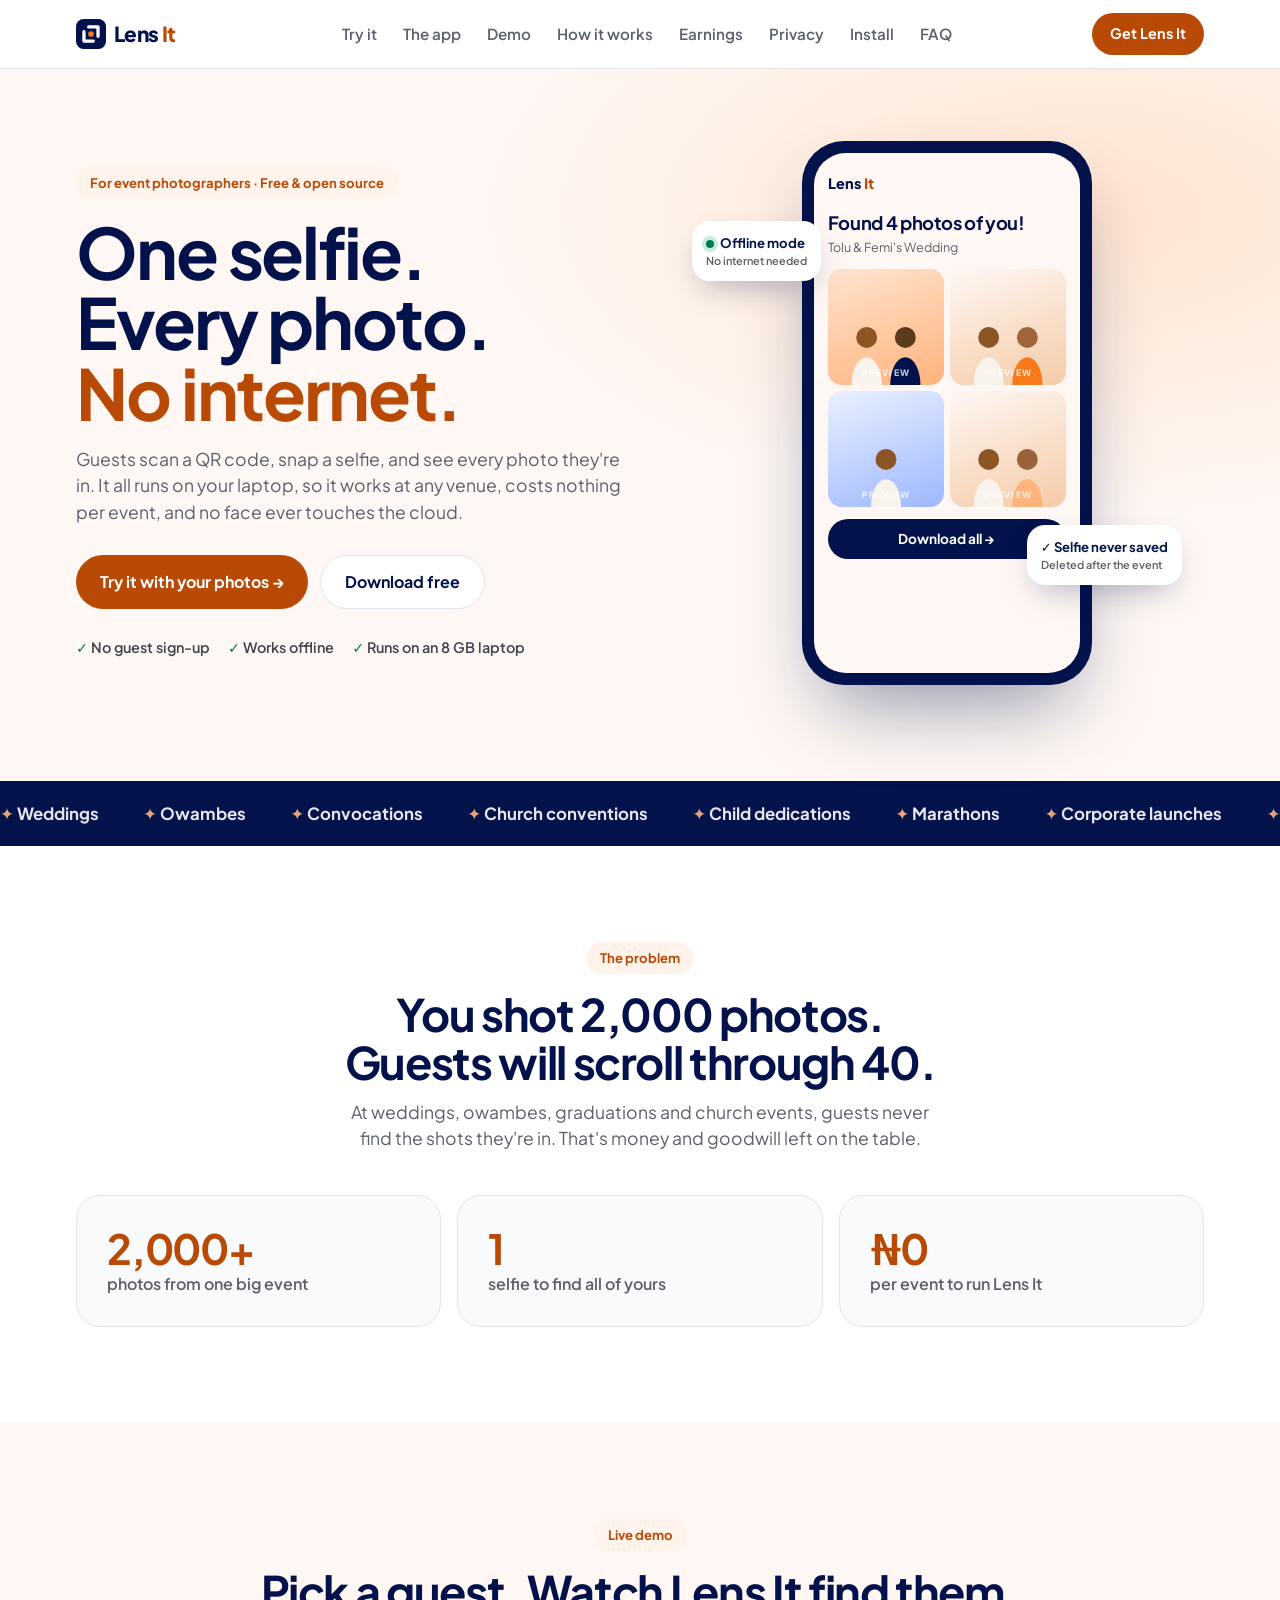
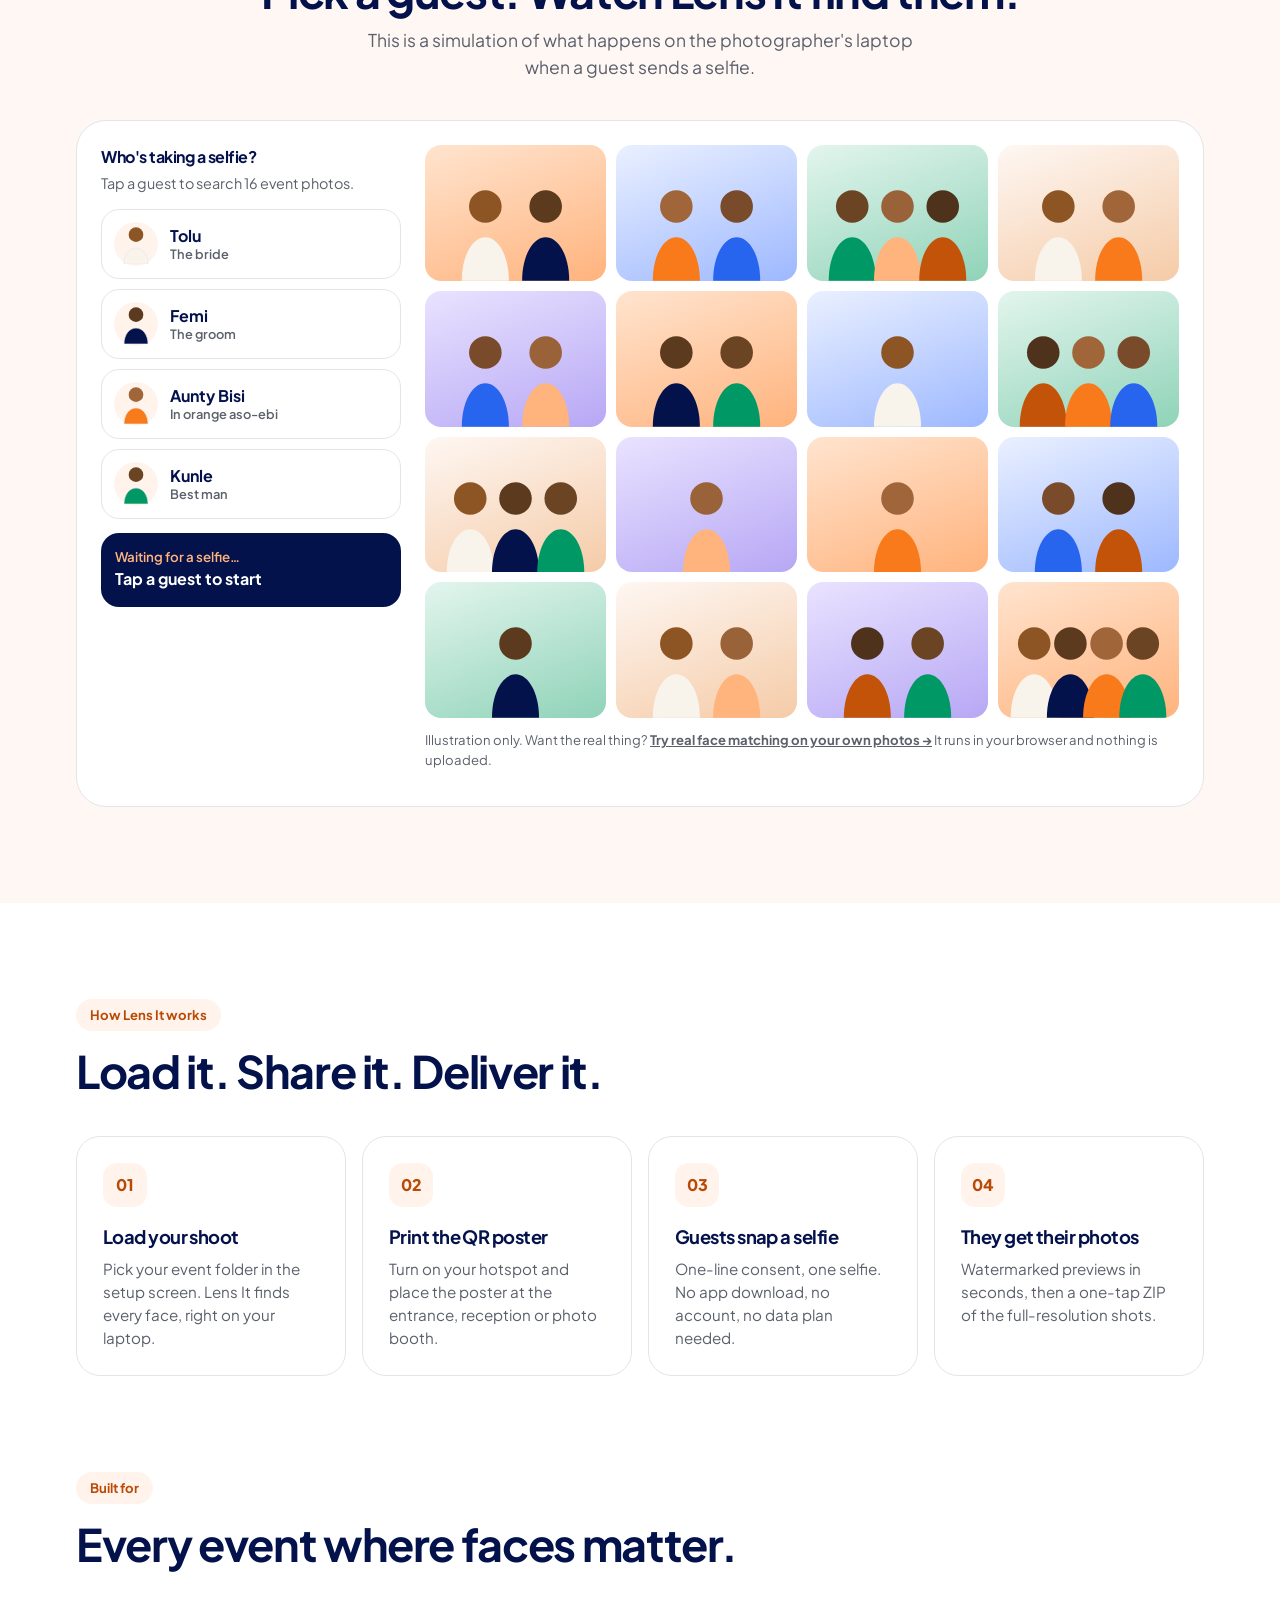
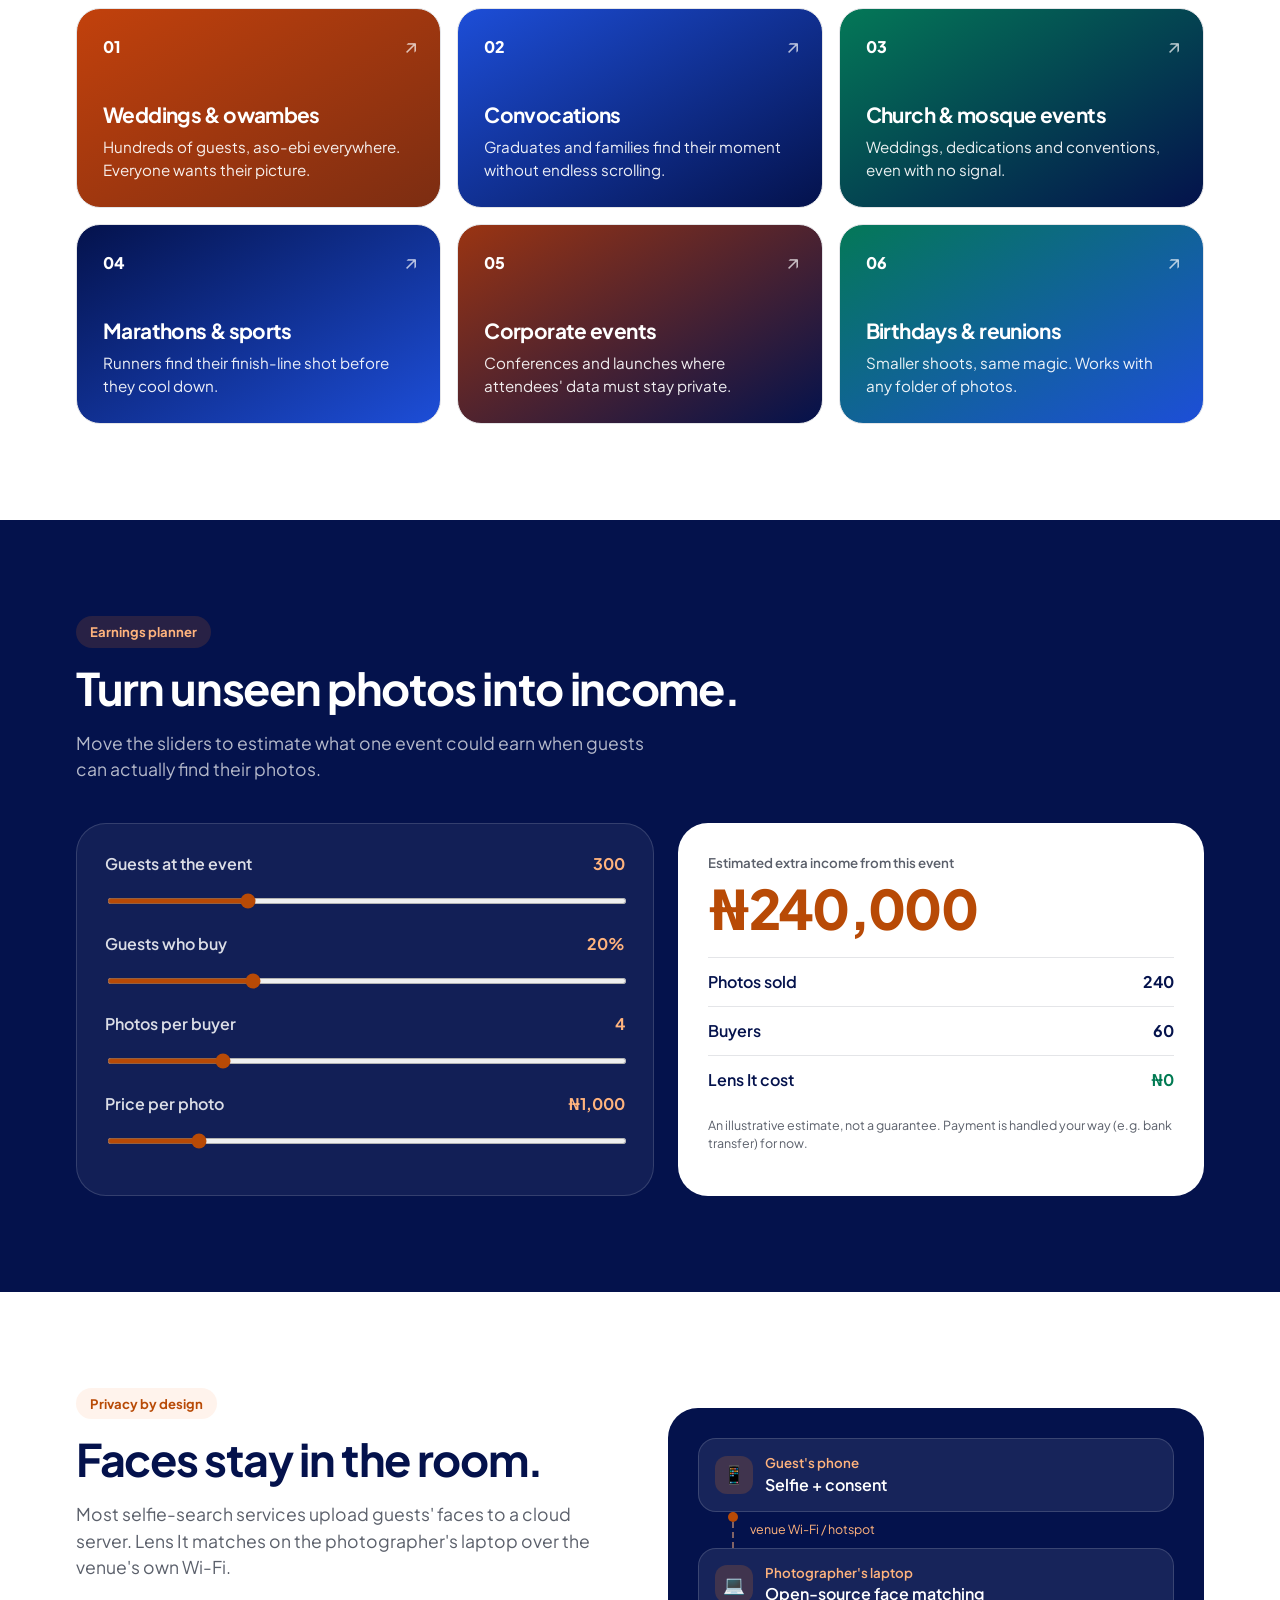
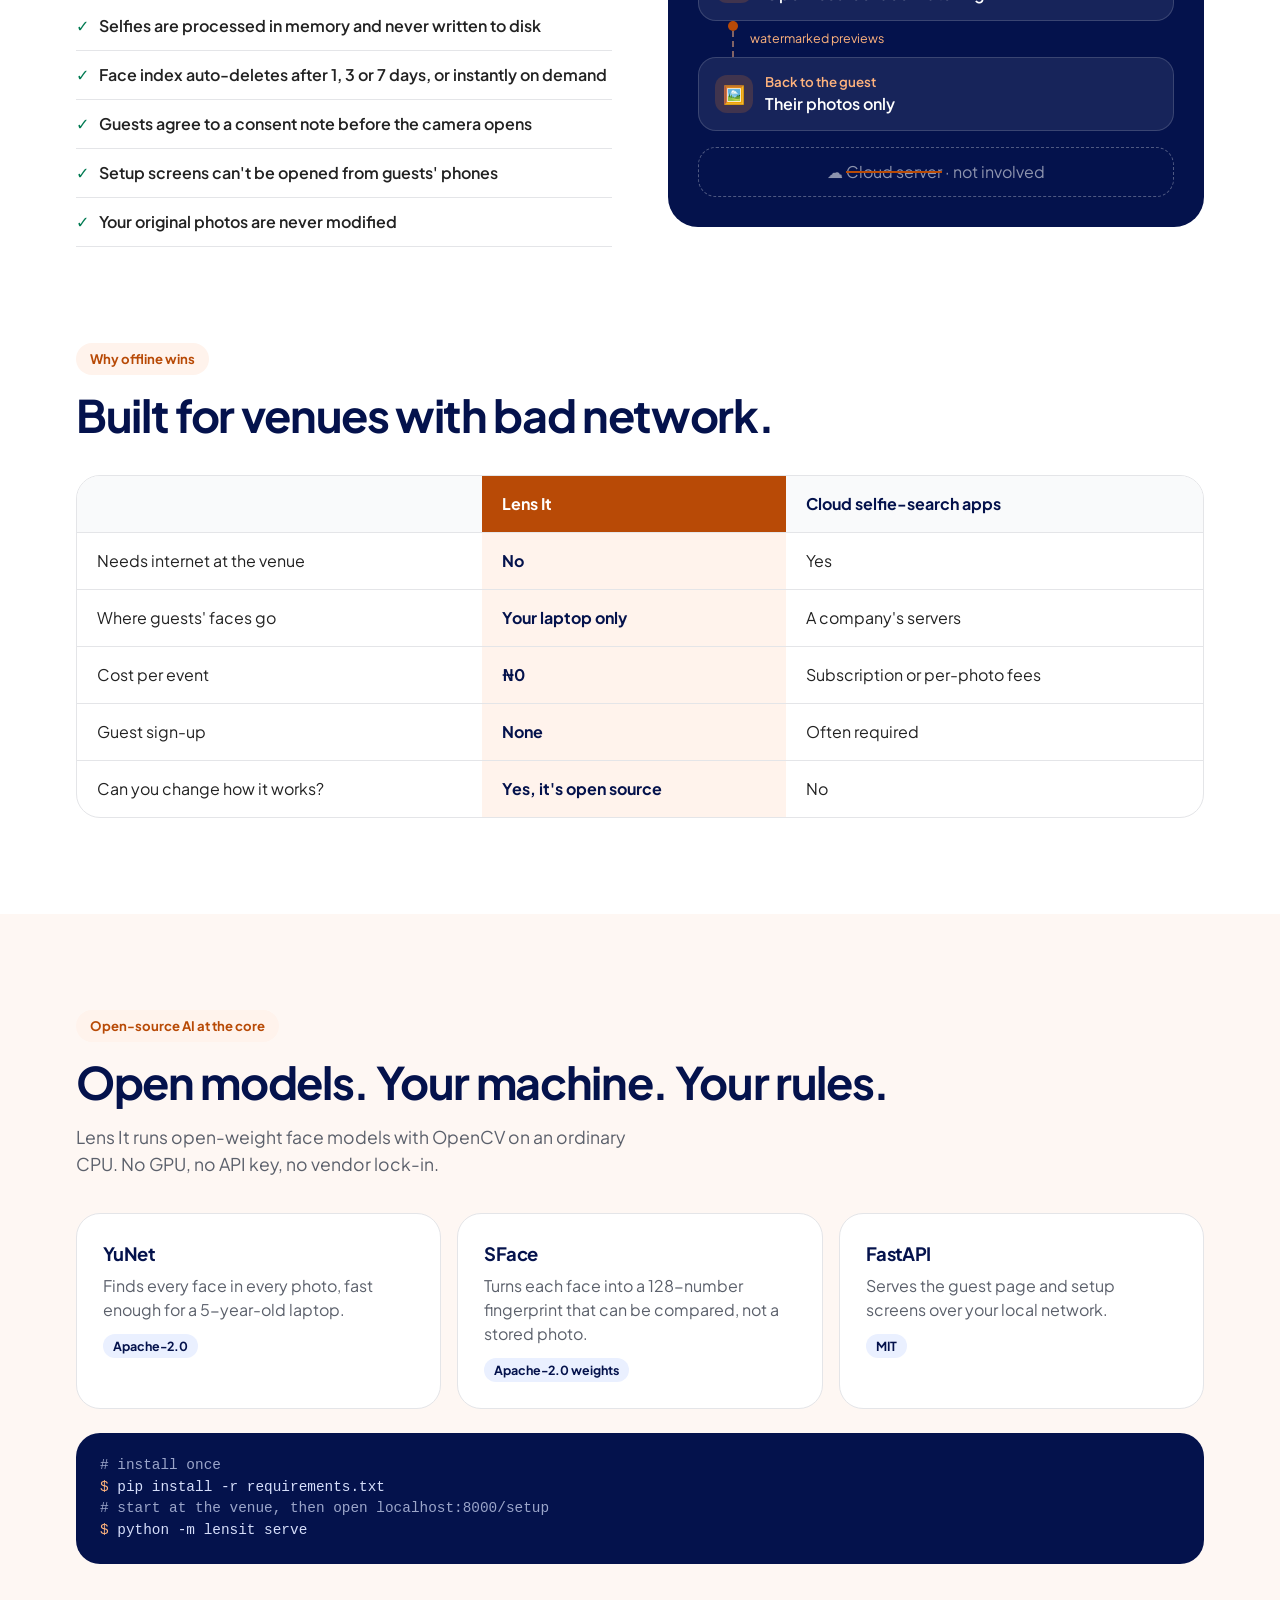
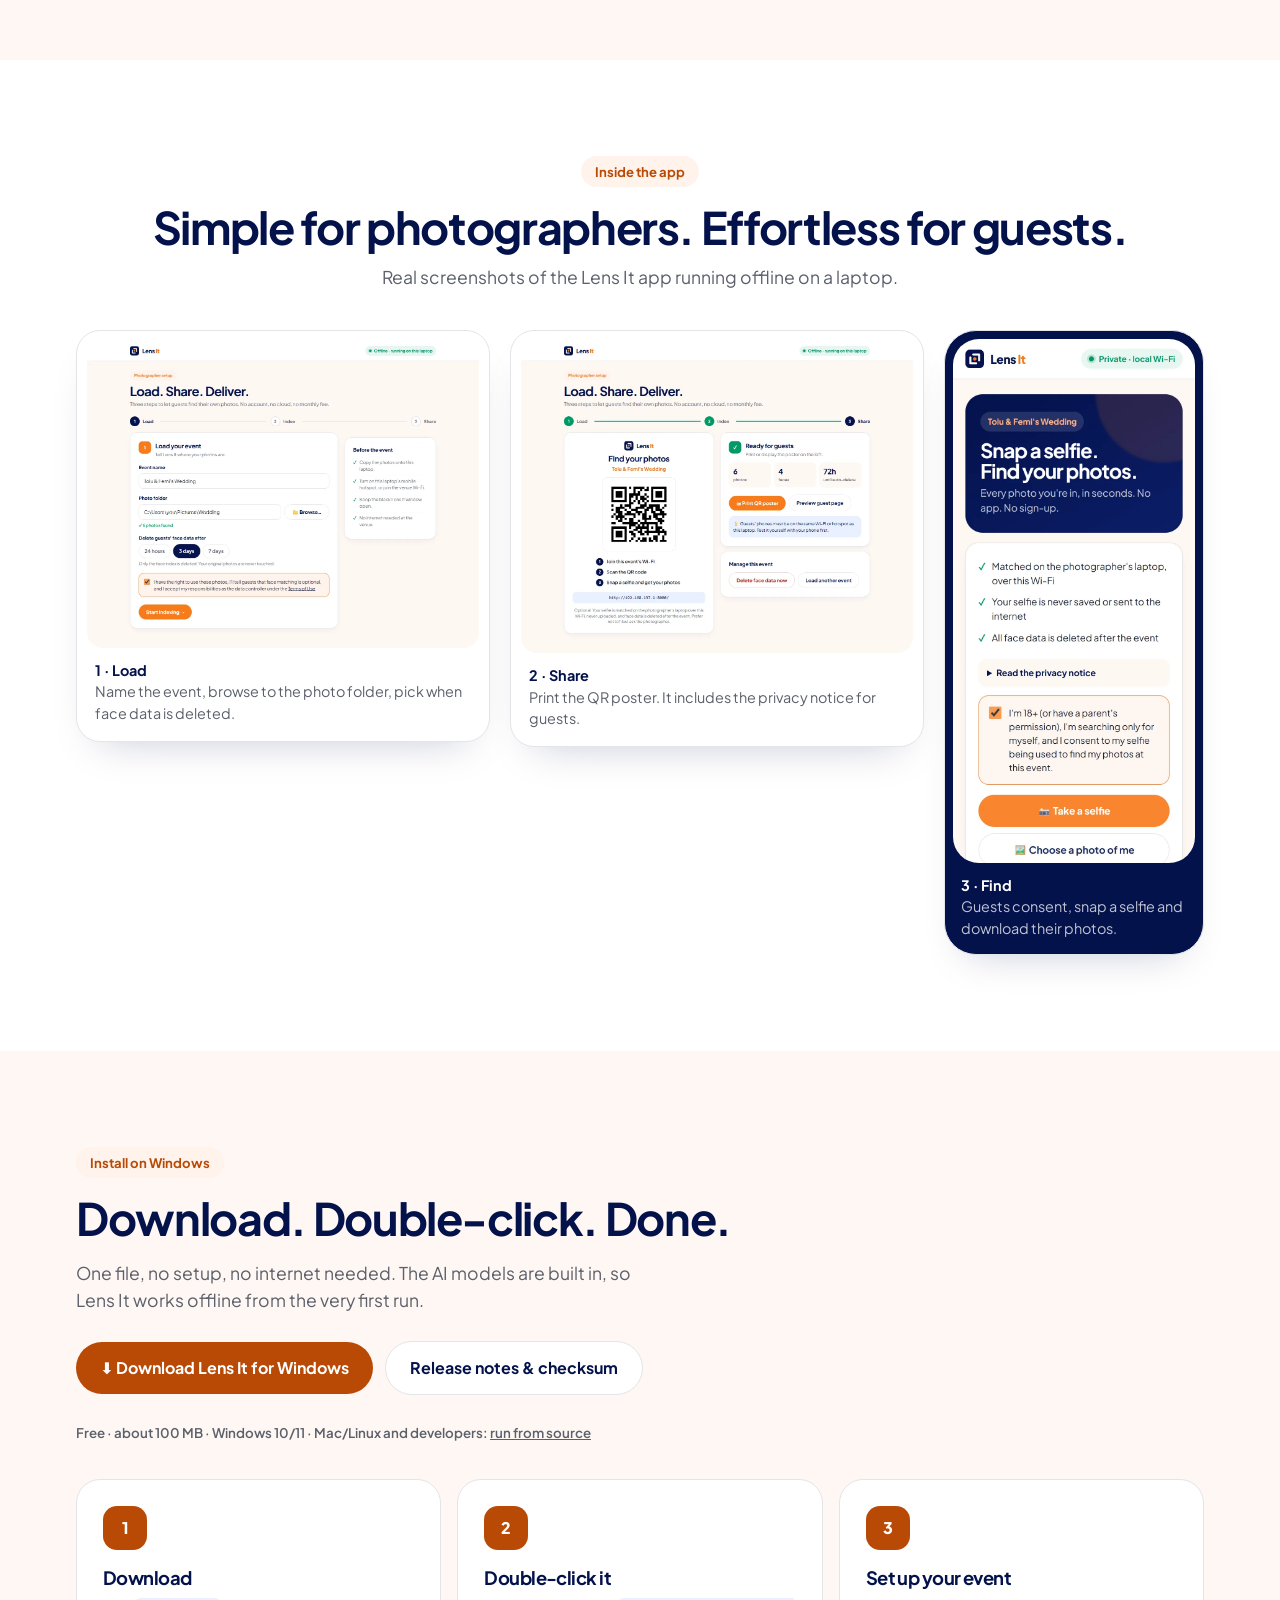
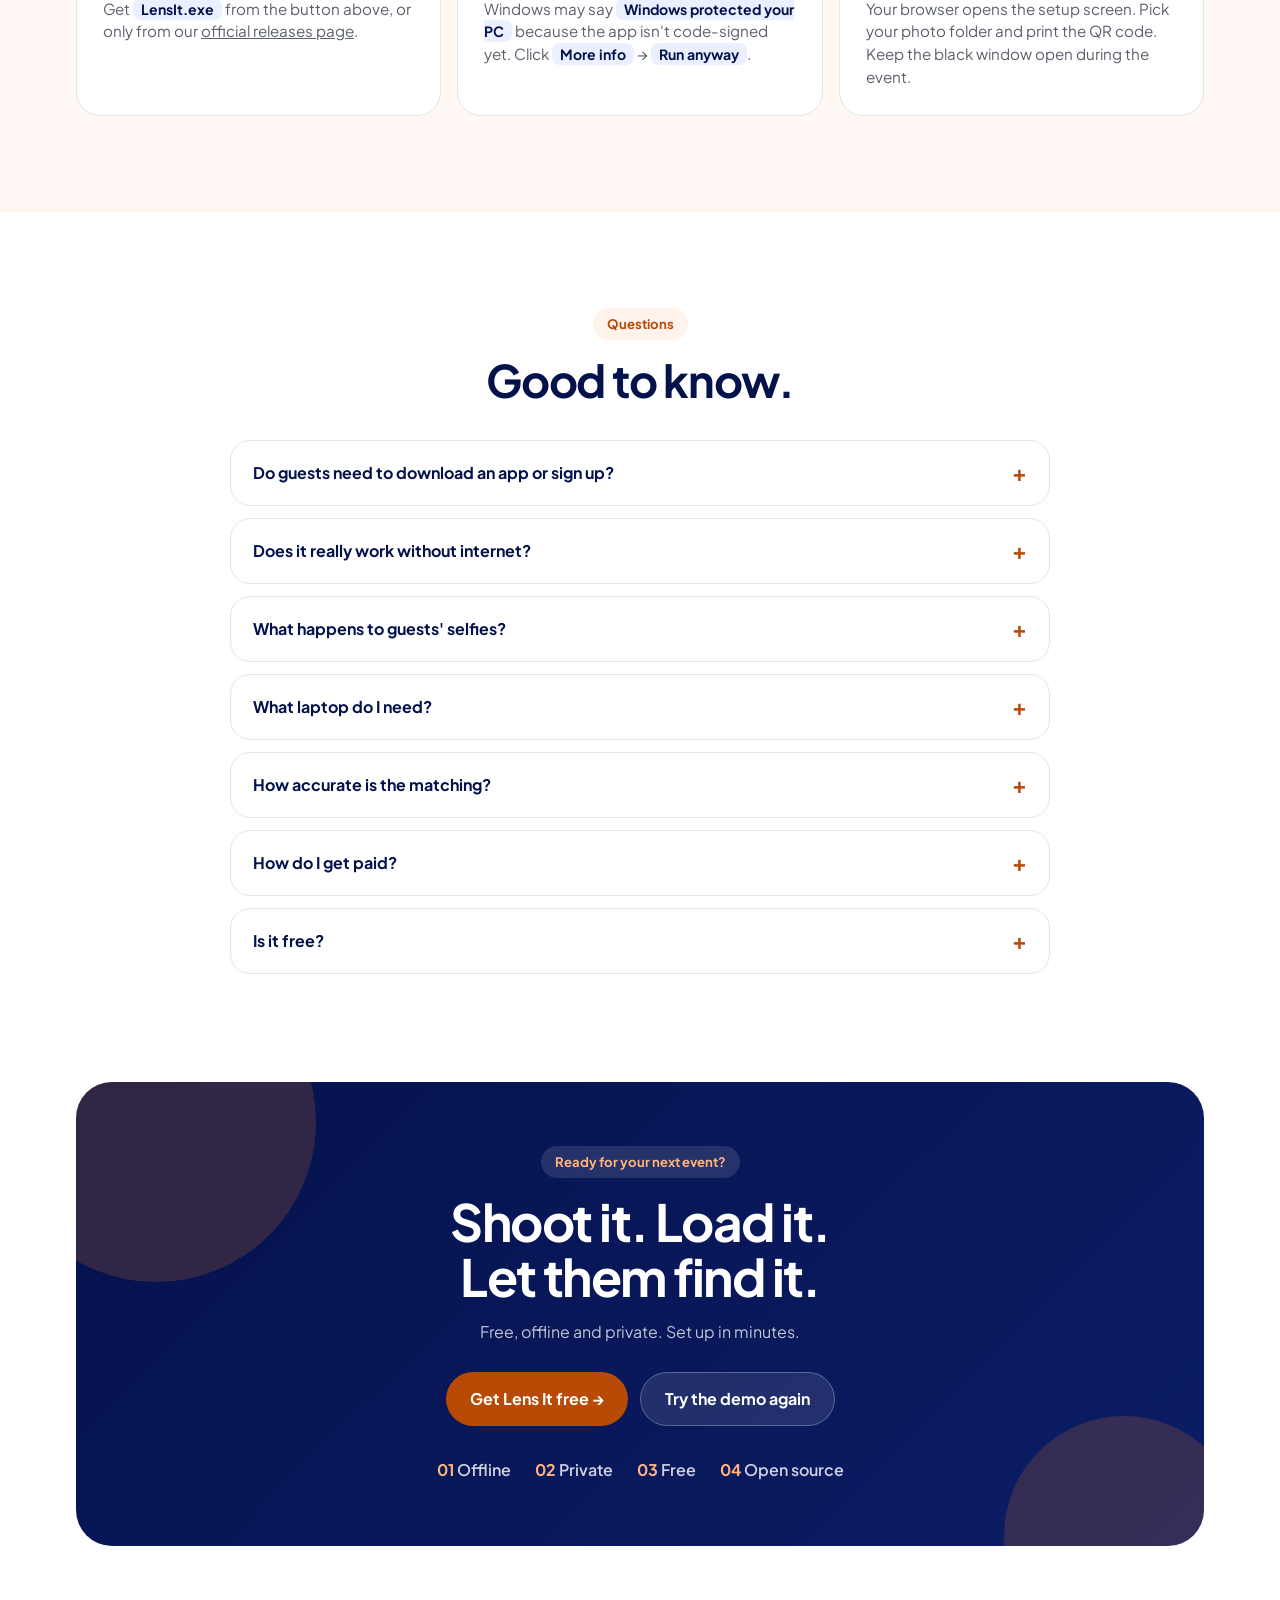
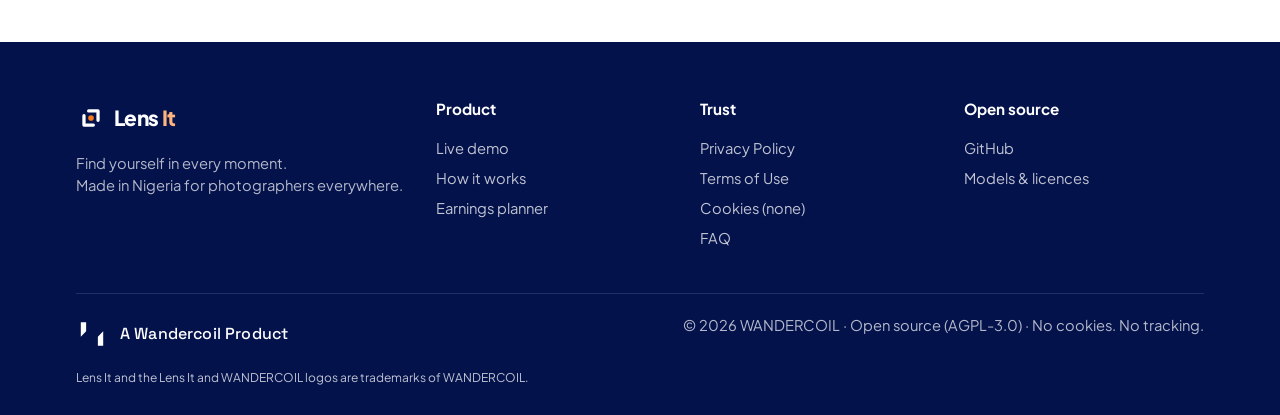
==== commit f5cb365a: "Improve text contrast, larger Wandercoil endorsement Co-Authored-By: Claude Opus 5.5 <noreply@anthro" ====
--- a/docs/index.html
+++ b/docs/index.html
@@ -17,7 +17,7 @@
 <link href="https://fonts.googleapis.com/css2?family=Space+Grotesk:wght@500&display=swap" rel="stylesheet">
 <link href="https://fonts.googleapis.com/css2?family=Plus+Jakarta+Sans:wght@400;600;700;800&display=swap" rel="stylesheet">
 <style>
-:root{--navy:#04124c;--navy-2:#0b1d66;--orange:#f87a1b;--orange-light:#ffb37d;--orange-wash:#fff3ec;--cream:#fef7f3;--ink:#222;--muted:#656a76;--line:#e4e5e8;--green:#096;--blue:#2865ef;--blue-light:#eaf0ff;--white:#fff;--surface:#f9fafb}
+:root{--navy:#04124c;--navy-2:#0b1d66;--orange:#b84a06;--orange-bright:#f87a1b;--orange-light:#ffb37d;--orange-wash:#fff3ec;--cream:#fef7f3;--ink:#222;--muted:#5b606b;--line:#e4e5e8;--green:#007a52;--blue:#2865ef;--blue-light:#eaf0ff;--white:#fff;--surface:#f9fafb}
 *{box-sizing:border-box}
 html{scroll-behavior:smooth}
 body{margin:0;font-family:"Plus Jakarta Sans",ui-sans-serif,system-ui,sans-serif;background:var(--white);color:var(--ink);line-height:1.5;overflow-x:hidden}
@@ -60,7 +60,7 @@
 .hero h1 em{font-style:normal;color:var(--orange);position:relative}
 .hero h1 em::after{content:"";position:absolute;left:0;right:0;bottom:.05em;height:.14em;background:var(--orange-light);opacity:.45;border-radius:4px;z-index:-1}
 .hero .ctas{display:flex;gap:12px;flex-wrap:wrap;margin-top:30px}
-.hero .proof{display:flex;gap:18px;flex-wrap:wrap;margin-top:28px;color:var(--muted);font-weight:600;font-size:.9rem}
+.hero .proof{display:flex;gap:18px;flex-wrap:wrap;margin-top:28px;color:#3f444d;font-weight:600;font-size:.9rem}
 .hero .proof span::before{content:"✓ ";color:var(--green)}
 .phone{position:relative;justify-self:center;width:290px;background:var(--navy);border-radius:42px;padding:12px;box-shadow:0 40px 80px -24px rgba(4,18,76,.45);animation:bob 6s ease-in-out infinite}
 @keyframes bob{50%{transform:translateY(-10px)}}
@@ -250,7 +250,22 @@
   .phone{width:250px}
   .f1,.f2{display:none}
 }
-.wc{display:inline-flex;align-items:center;gap:8px;color:inherit;text-decoration:none;font-size:.82rem;opacity:.85}.wc:hover{opacity:1}.wc .wc-mark{width:14px;height:14px;flex:none}.wc b{font-family:"Space Grotesk",ui-sans-serif,system-ui,sans-serif;font-weight:500;letter-spacing:.06em}
+.wc{display:inline-flex;align-items:center;gap:12px;color:inherit;text-decoration:none;font-family:"Space Grotesk",ui-sans-serif,system-ui,sans-serif;font-weight:500;font-size:1rem;letter-spacing:.01em}.wc:hover{opacity:.85}.wc .wc-mark{width:32px;height:32px;flex:none}
+
+/* readability: on navy, use the bright orange */
+.cta .eyebrow{background:rgba(255,255,255,.12)!important;color:var(--orange-light)!important}
+.who .card .n{opacity:1!important}
+.dark .eyebrow,.cta .eyebrow,footer .eyebrow{color:var(--orange-light)}
+footer .wc{color:#fff}
+footer .logo .wmark span,.cta ol b{color:var(--orange-light)!important}footer .logo .wmark{color:#fff}
+.marquee .track span::before,.flow .node small,.arrow span{color:var(--orange-light)}
+.who .card p{color:rgba(255,255,255,.92);opacity:1}
+.who .card .n{color:#fff;opacity:.85}
+.tm{opacity:1!important;color:rgba(255,255,255,.75)}
+.term .c{color:rgba(214,222,250,.72)}
+.hero h1 em::after{background:var(--orange-bright)}
+.btn.primary:hover{background:var(--orange-dark)}
+.cta::before,.cta::after{background:var(--orange-bright)}
 </style>
 </head>
 <body>
@@ -352,12 +367,12 @@
       <h2>Every event where faces matter.</h2>
     </div>
     <div class="who">
-      <div class="card reveal" style="background:linear-gradient(150deg,#f87a1b,#c4530a)"><span class="n">01</span><div><h3>Weddings &amp; owambes</h3><p>Hundreds of guests, aso-ebi everywhere. Everyone wants their picture.</p></div></div>
-      <div class="card reveal" style="background:linear-gradient(150deg,#2865ef,#04124c)"><span class="n">02</span><div><h3>Convocations</h3><p>Graduates and families find their moment without endless scrolling.</p></div></div>
-      <div class="card reveal" style="background:linear-gradient(150deg,#096,#04124c)"><span class="n">03</span><div><h3>Church &amp; mosque events</h3><p>Weddings, dedications and conventions, even with no signal.</p></div></div>
-      <div class="card reveal" style="background:linear-gradient(150deg,#04124c,#2865ef)"><span class="n">04</span><div><h3>Marathons &amp; sports</h3><p>Runners find their finish-line shot before they cool down.</p></div></div>
-      <div class="card reveal" style="background:linear-gradient(150deg,#c4530a,#04124c)"><span class="n">05</span><div><h3>Corporate events</h3><p>Conferences and launches where attendees' data must stay private.</p></div></div>
-      <div class="card reveal" style="background:linear-gradient(150deg,#096,#2865ef)"><span class="n">06</span><div><h3>Birthdays &amp; reunions</h3><p>Smaller shoots, same magic. Works with any folder of photos.</p></div></div>
+      <div class="card reveal" style="background:linear-gradient(150deg,#c2410c,#7c2d12)"><span class="n">01</span><div><h3>Weddings &amp; owambes</h3><p>Hundreds of guests, aso-ebi everywhere. Everyone wants their picture.</p></div></div>
+      <div class="card reveal" style="background:linear-gradient(150deg,#1d4ed8,#04124c)"><span class="n">02</span><div><h3>Convocations</h3><p>Graduates and families find their moment without endless scrolling.</p></div></div>
+      <div class="card reveal" style="background:linear-gradient(150deg,#047857,#04124c)"><span class="n">03</span><div><h3>Church &amp; mosque events</h3><p>Weddings, dedications and conventions, even with no signal.</p></div></div>
+      <div class="card reveal" style="background:linear-gradient(150deg,#04124c,#1d4ed8)"><span class="n">04</span><div><h3>Marathons &amp; sports</h3><p>Runners find their finish-line shot before they cool down.</p></div></div>
+      <div class="card reveal" style="background:linear-gradient(150deg,#9a3412,#04124c)"><span class="n">05</span><div><h3>Corporate events</h3><p>Conferences and launches where attendees' data must stay private.</p></div></div>
+      <div class="card reveal" style="background:linear-gradient(150deg,#047857,#1d4ed8)"><span class="n">06</span><div><h3>Birthdays &amp; reunions</h3><p>Smaller shoots, same magic. Works with any folder of photos.</p></div></div>
     </div>
   </div>
 </section>
@@ -527,7 +542,7 @@
       <div><h4>Trust</h4><a href="privacy.html">Privacy Policy</a><a href="terms.html">Terms of Use</a><a href="privacy.html#cookies">Cookies (none)</a><a href="#faq">FAQ</a></div>
       <div><h4>Open source</h4><a href="https://github.com/LovableLynx/lensit">GitHub</a><a href="#open">Models &amp; licences</a></div>
     </div>
-    <div class="fbot"><span><a class="wc" href="https://github.com/LovableLynx/lensit" title="Lens It is a WANDERCOIL product"><svg class="wc-mark" viewBox="0 0 120 120" aria-hidden="true"><path d="M14,14 L46,14 L46,54 L14,54 Z M106,106 L74,106 L74,66 L106,66 Z" fill="currentColor"/></svg><span>a <b>WANDERCOIL</b> product</span></a></span><span>© 2026 WANDERCOIL · Open source (AGPL-3.0) · No cookies. No tracking.</span></div>
+    <div class="fbot"><span><a class="wc" href="https://github.com/LovableLynx/lensit" title="Lens It is a Wandercoil product"><svg class="wc-mark" viewBox="0 0 120 120" aria-hidden="true"><path d="M18,16 L38,16 L38,50 L18,70 Z M102,104 L82,104 L82,70 L102,50 Z" fill="currentColor"/></svg><span>A Wandercoil Product</span></a></span><span>© 2026 WANDERCOIL · Open source (AGPL-3.0) · No cookies. No tracking.</span></div>
     <p class="tm">Lens It and the Lens It and WANDERCOIL logos are trademarks of WANDERCOIL.</p>
   </div>
 </footer>
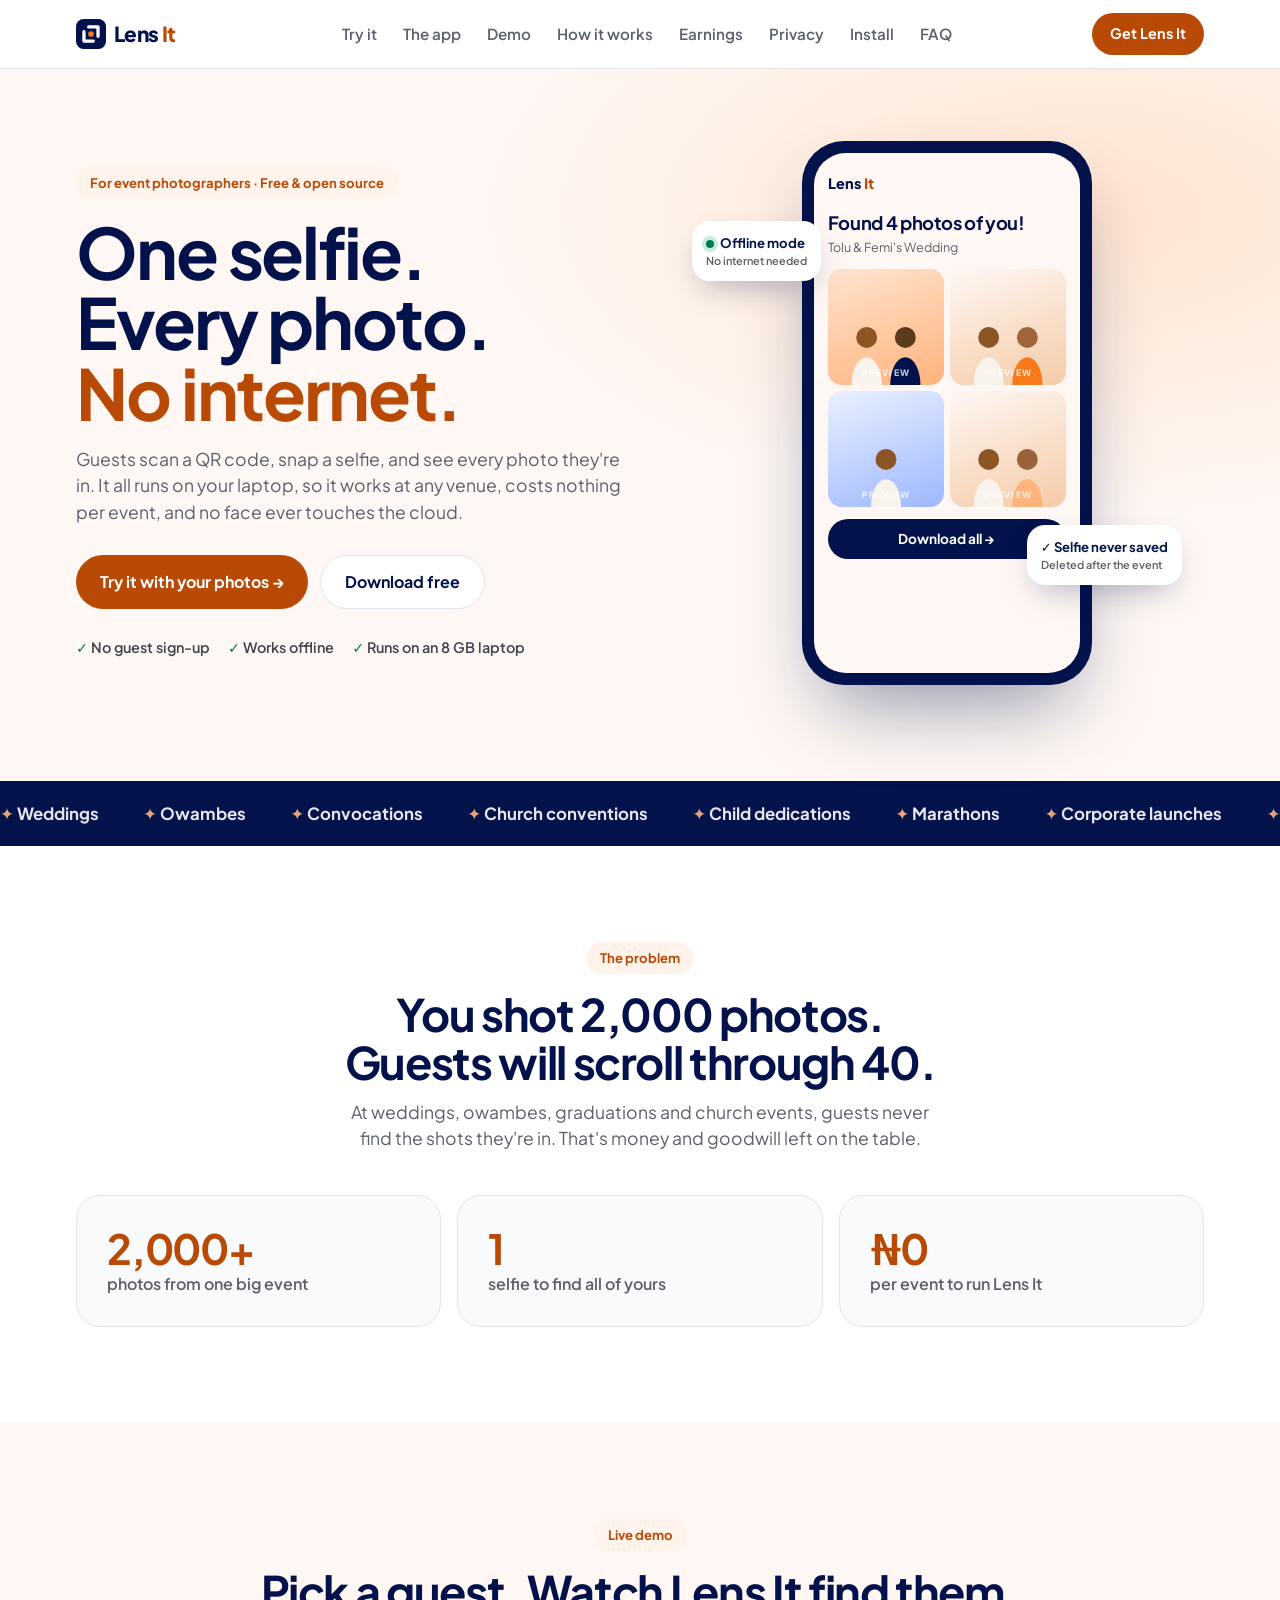
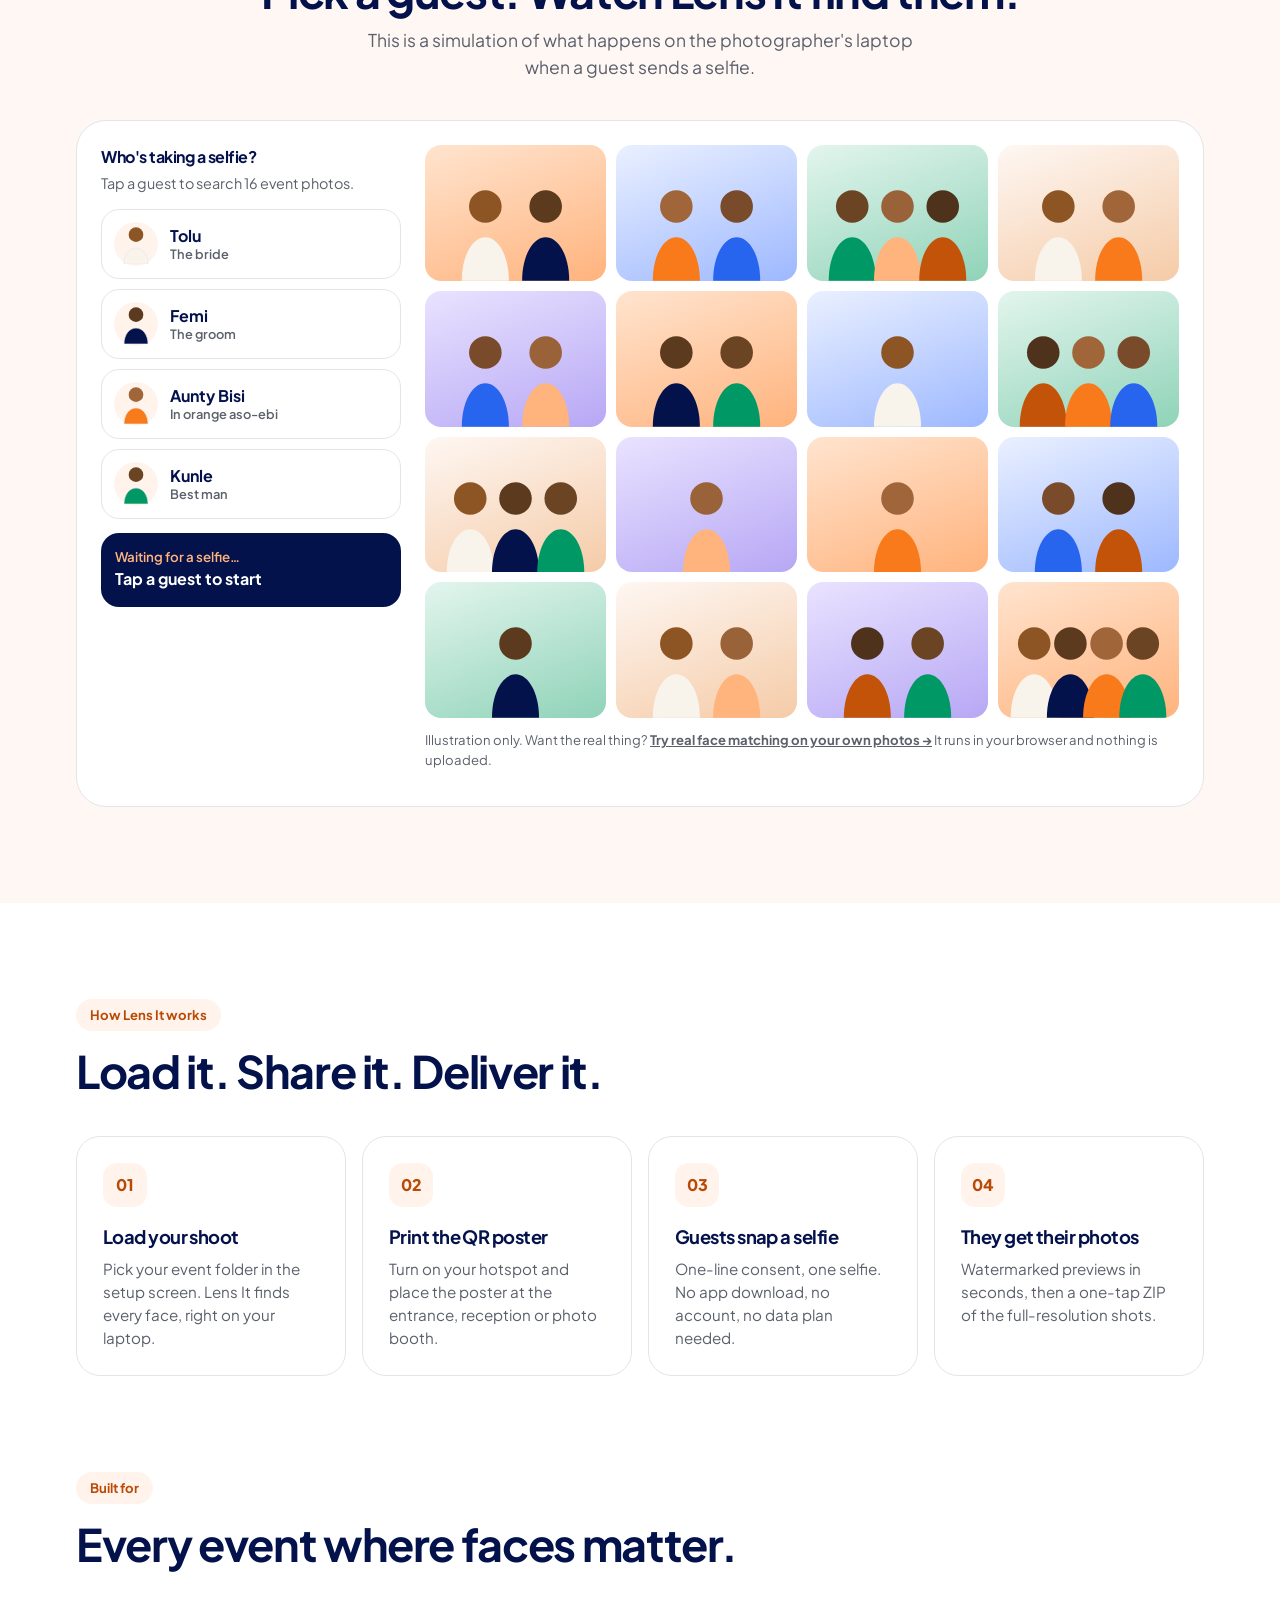
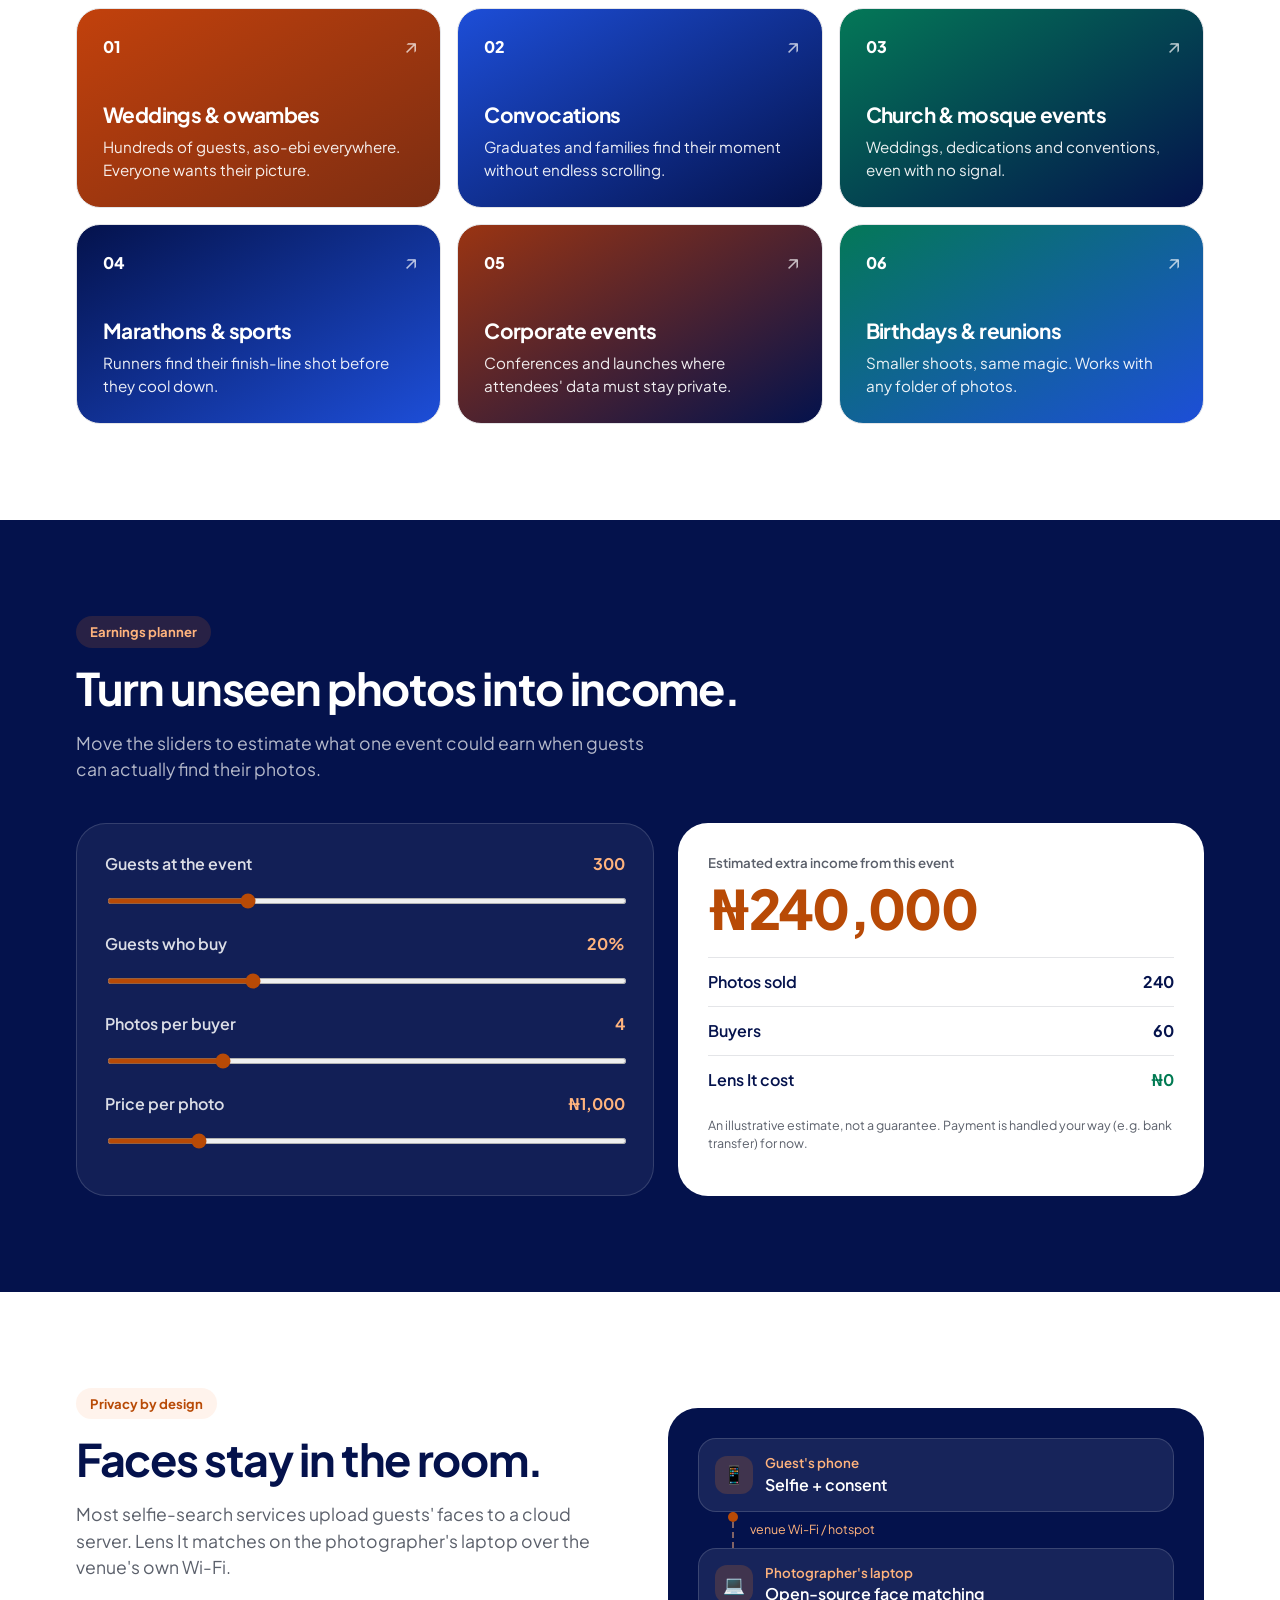
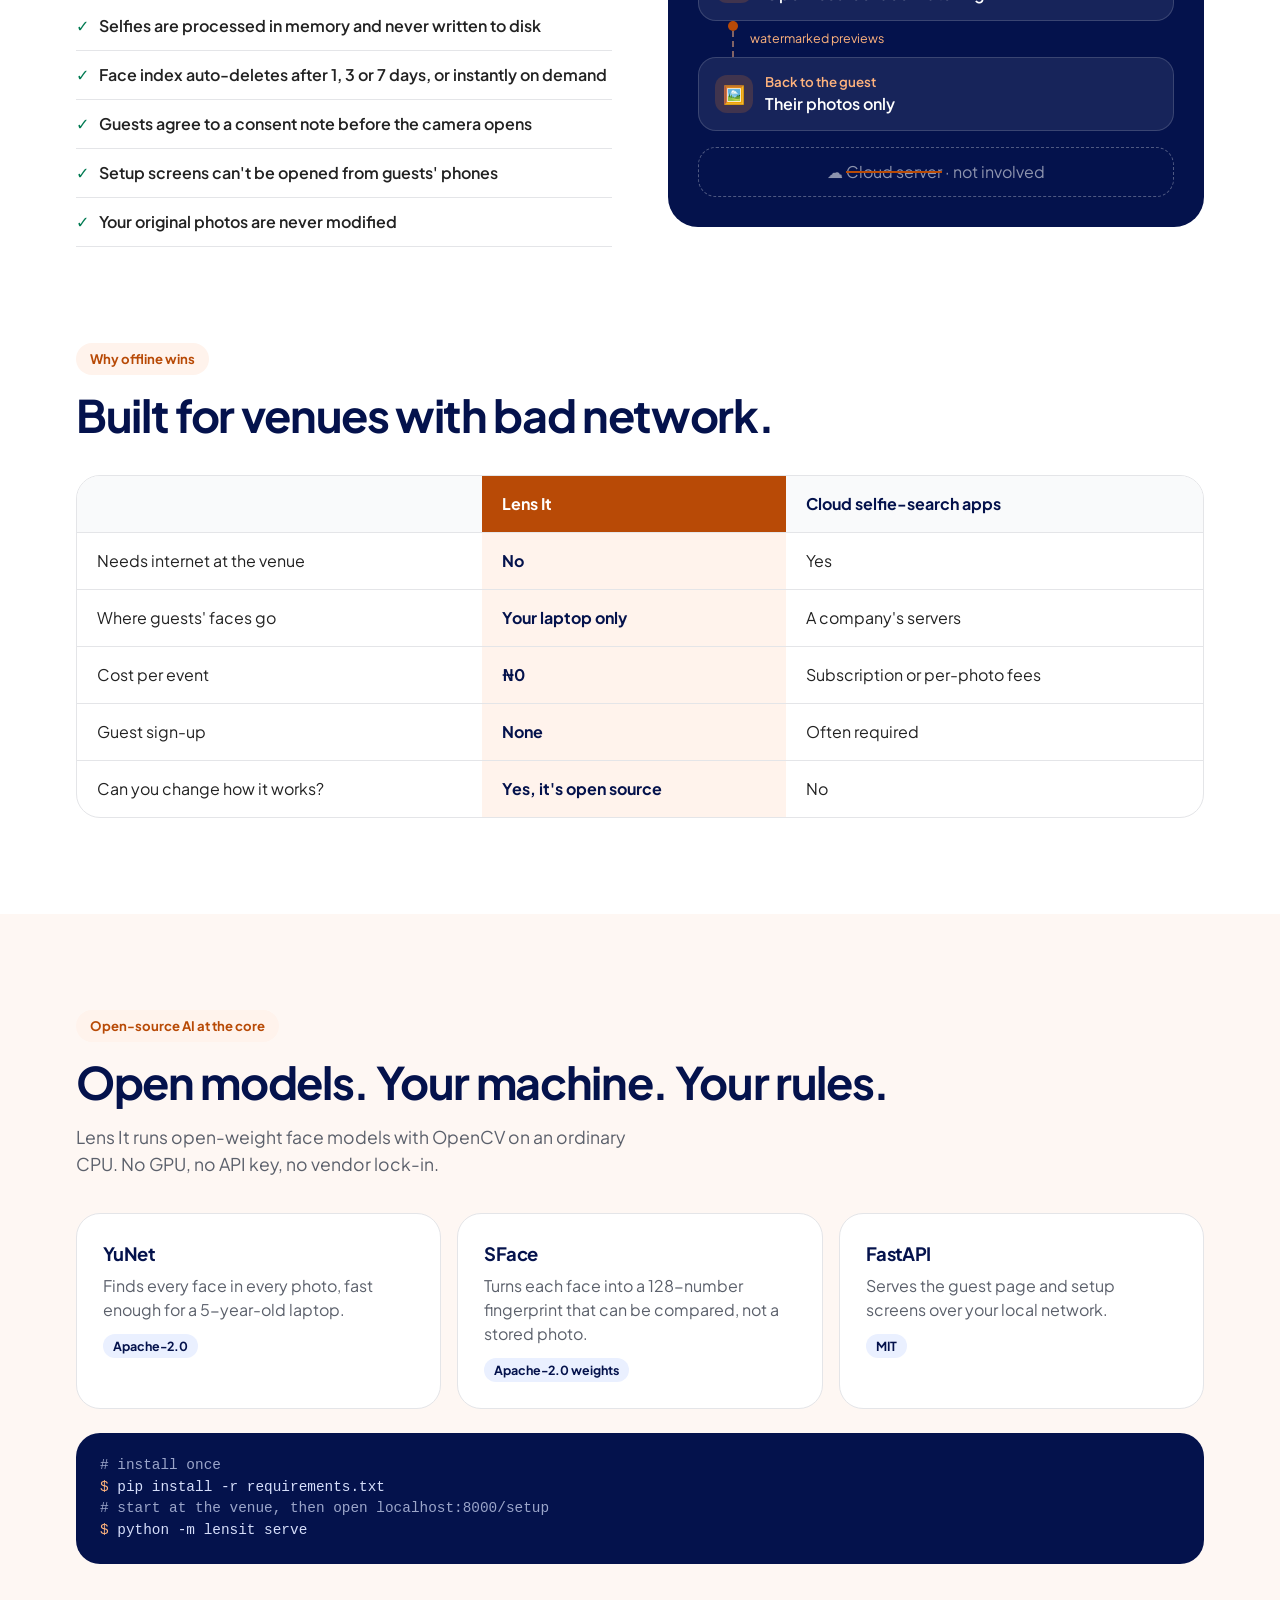
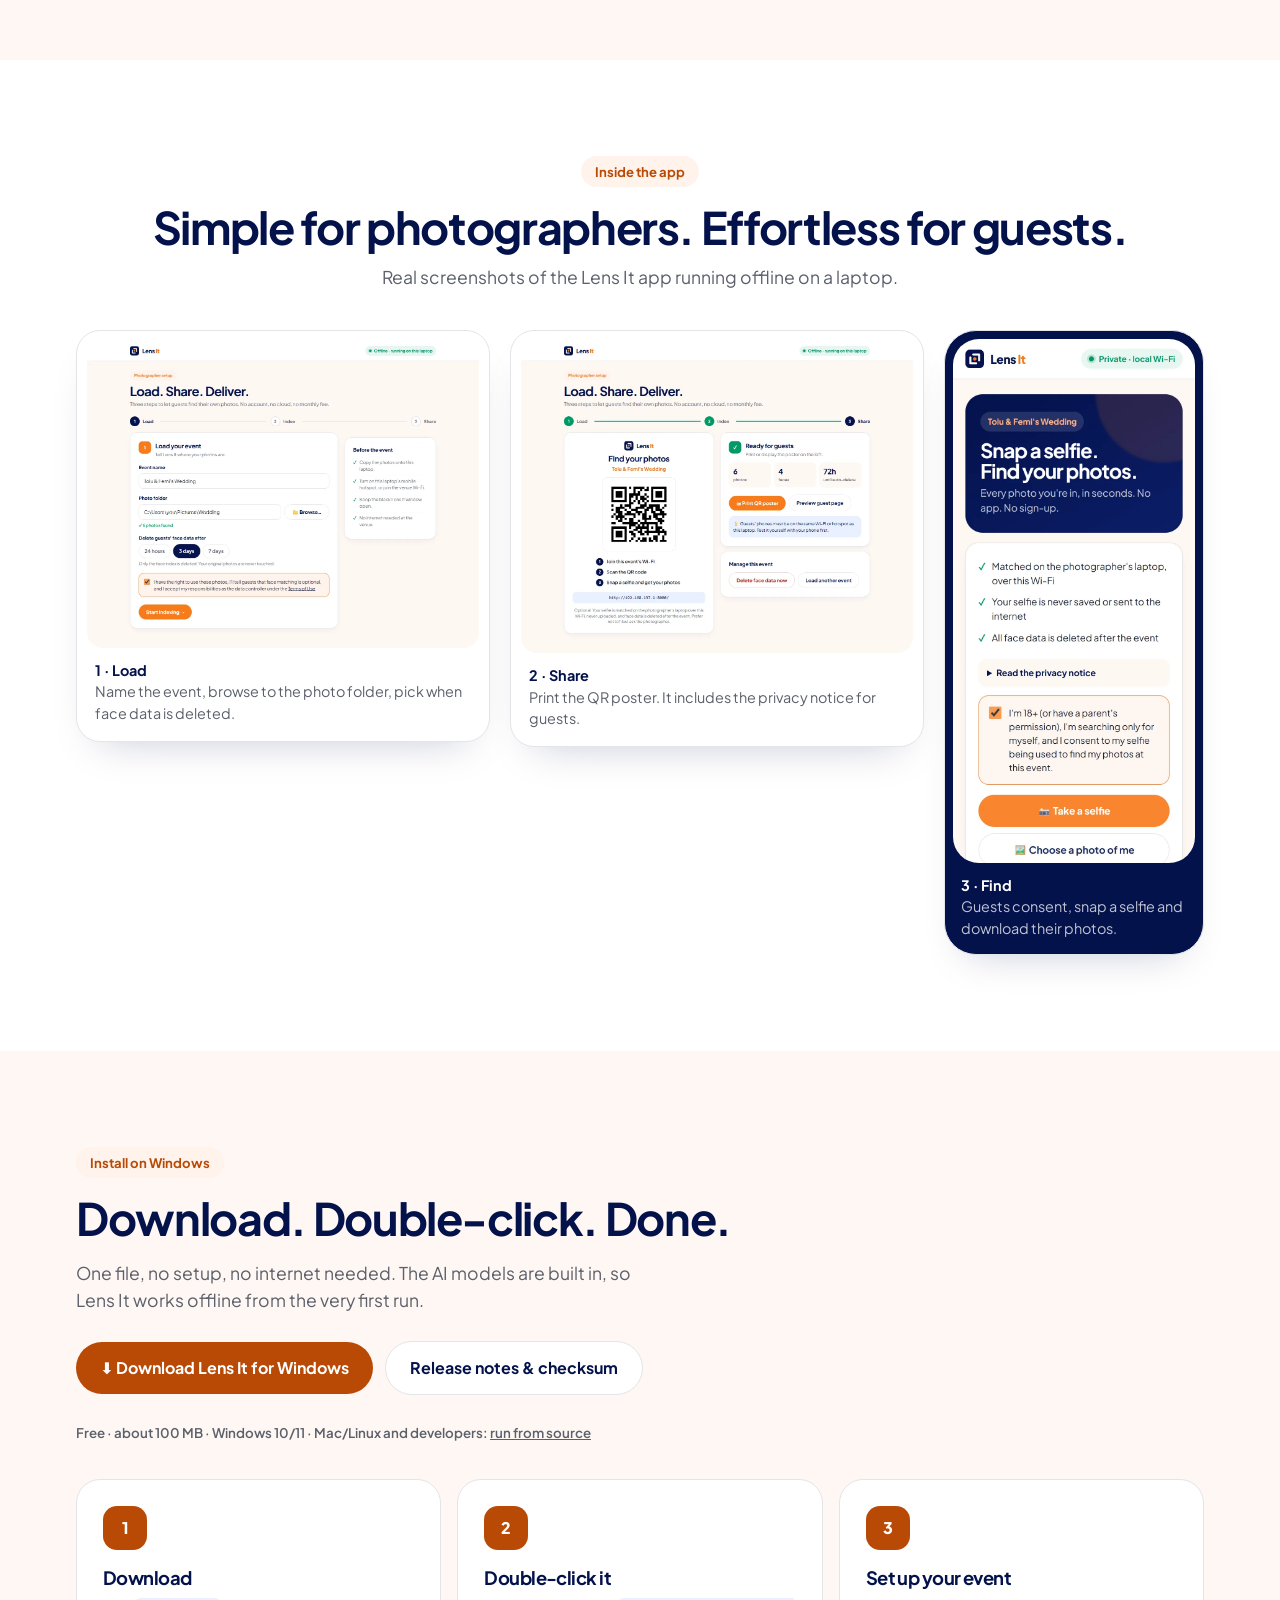
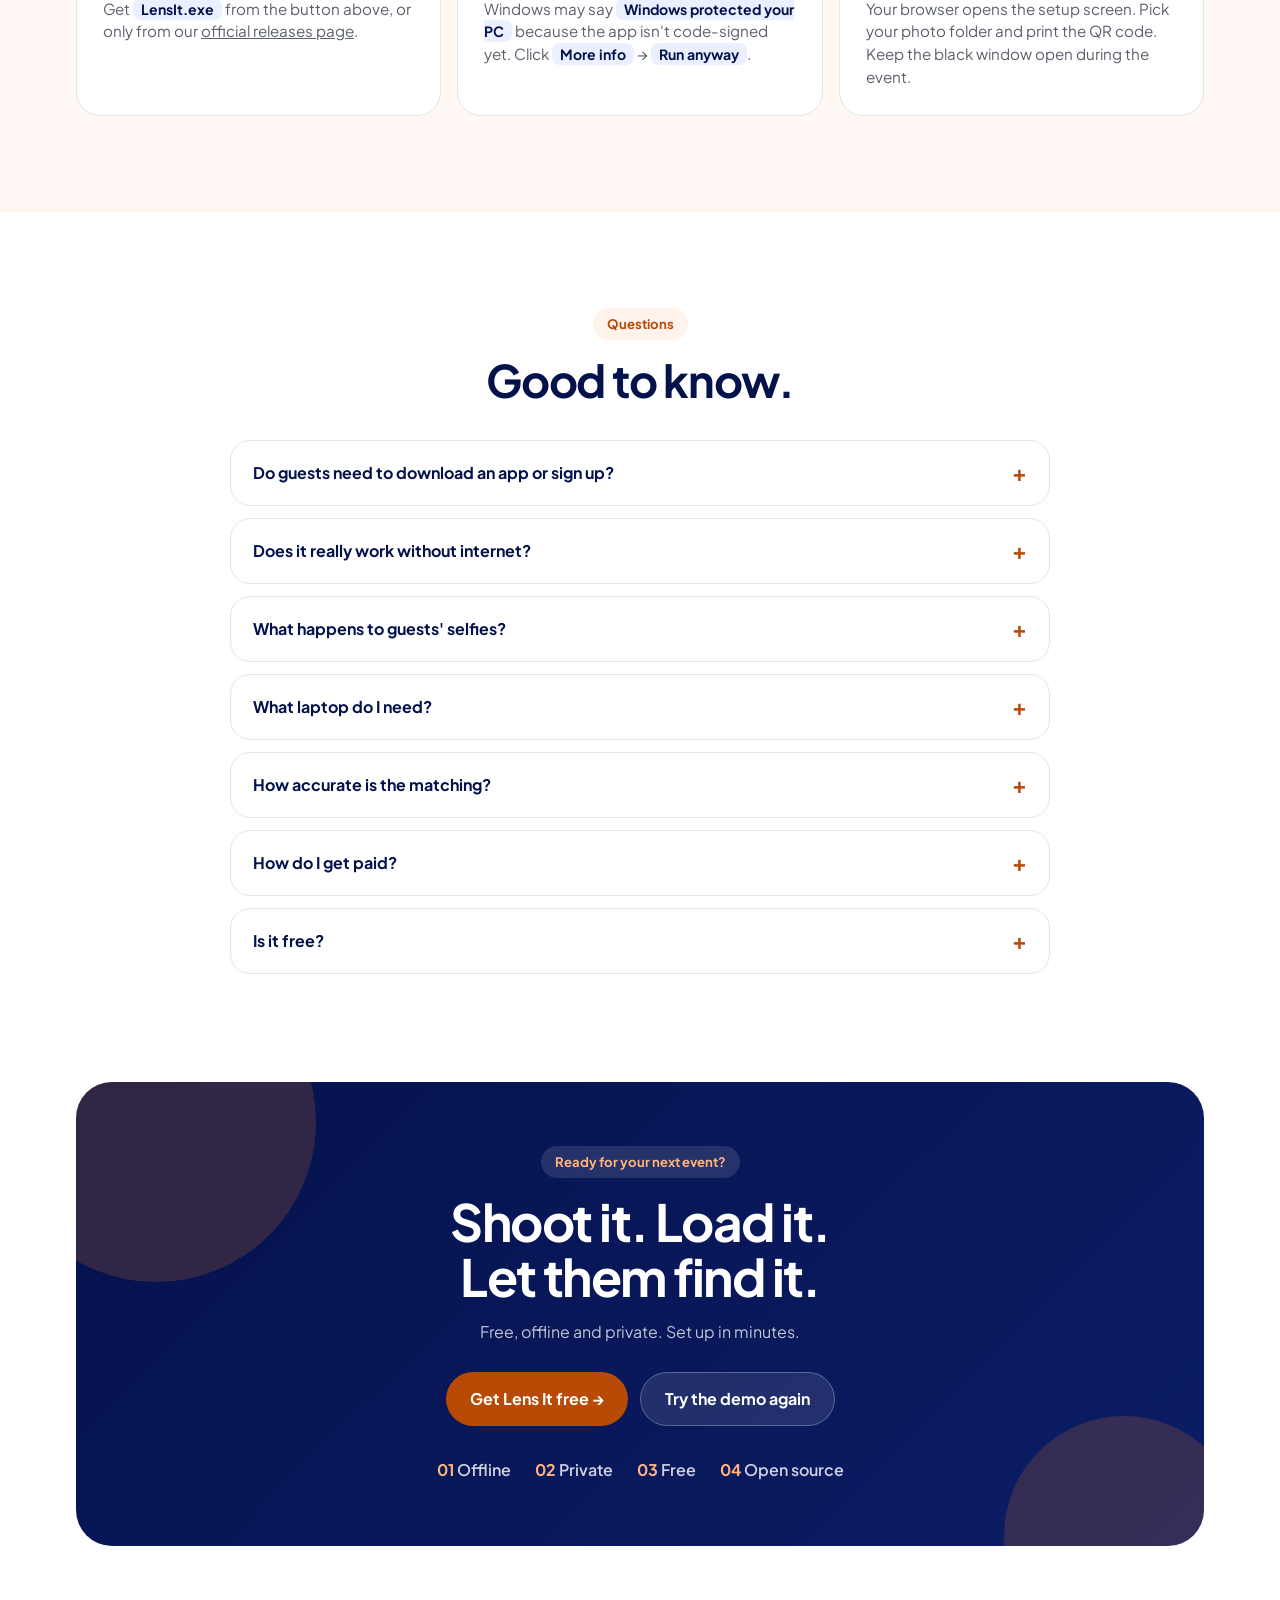
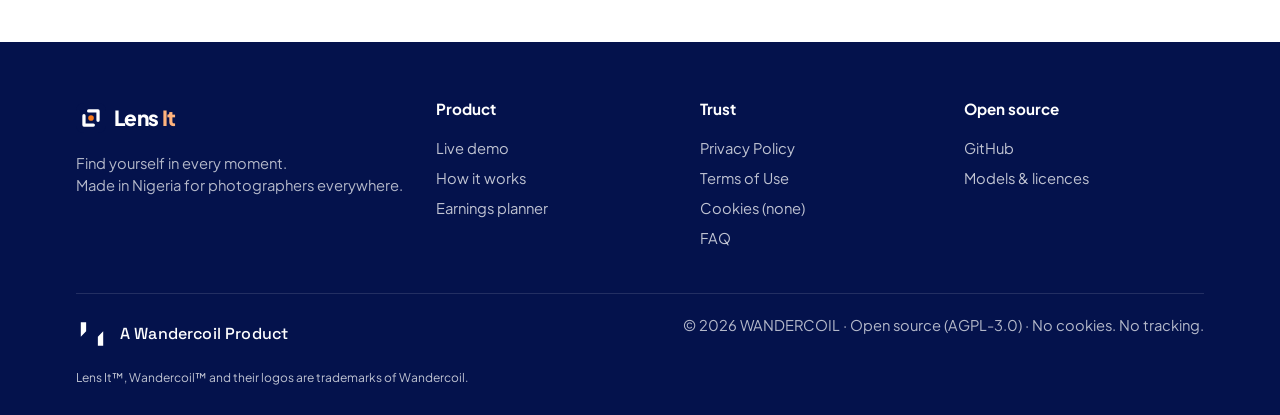
==== commit a041647d: "Clarify trademark notice Co-Authored-By: Claude Opus 5.5 <noreply@anthropic.com>" ====
--- a/docs/index.html
+++ b/docs/index.html
@@ -543,7 +543,7 @@
       <div><h4>Open source</h4><a href="https://github.com/LovableLynx/lensit">GitHub</a><a href="#open">Models &amp; licences</a></div>
     </div>
     <div class="fbot"><span><a class="wc" href="https://github.com/LovableLynx/lensit" title="Lens It is a Wandercoil product"><svg class="wc-mark" viewBox="0 0 120 120" aria-hidden="true"><path d="M18,16 L38,16 L38,50 L18,70 Z M102,104 L82,104 L82,70 L102,50 Z" fill="currentColor"/></svg><span>A Wandercoil Product</span></a></span><span>© 2026 WANDERCOIL · Open source (AGPL-3.0) · No cookies. No tracking.</span></div>
-    <p class="tm">Lens It and the Lens It and WANDERCOIL logos are trademarks of WANDERCOIL.</p>
+    <p class="tm">Lens It™, Wandercoil™ and their logos are trademarks of Wandercoil.</p>
   </div>
 </footer>
 
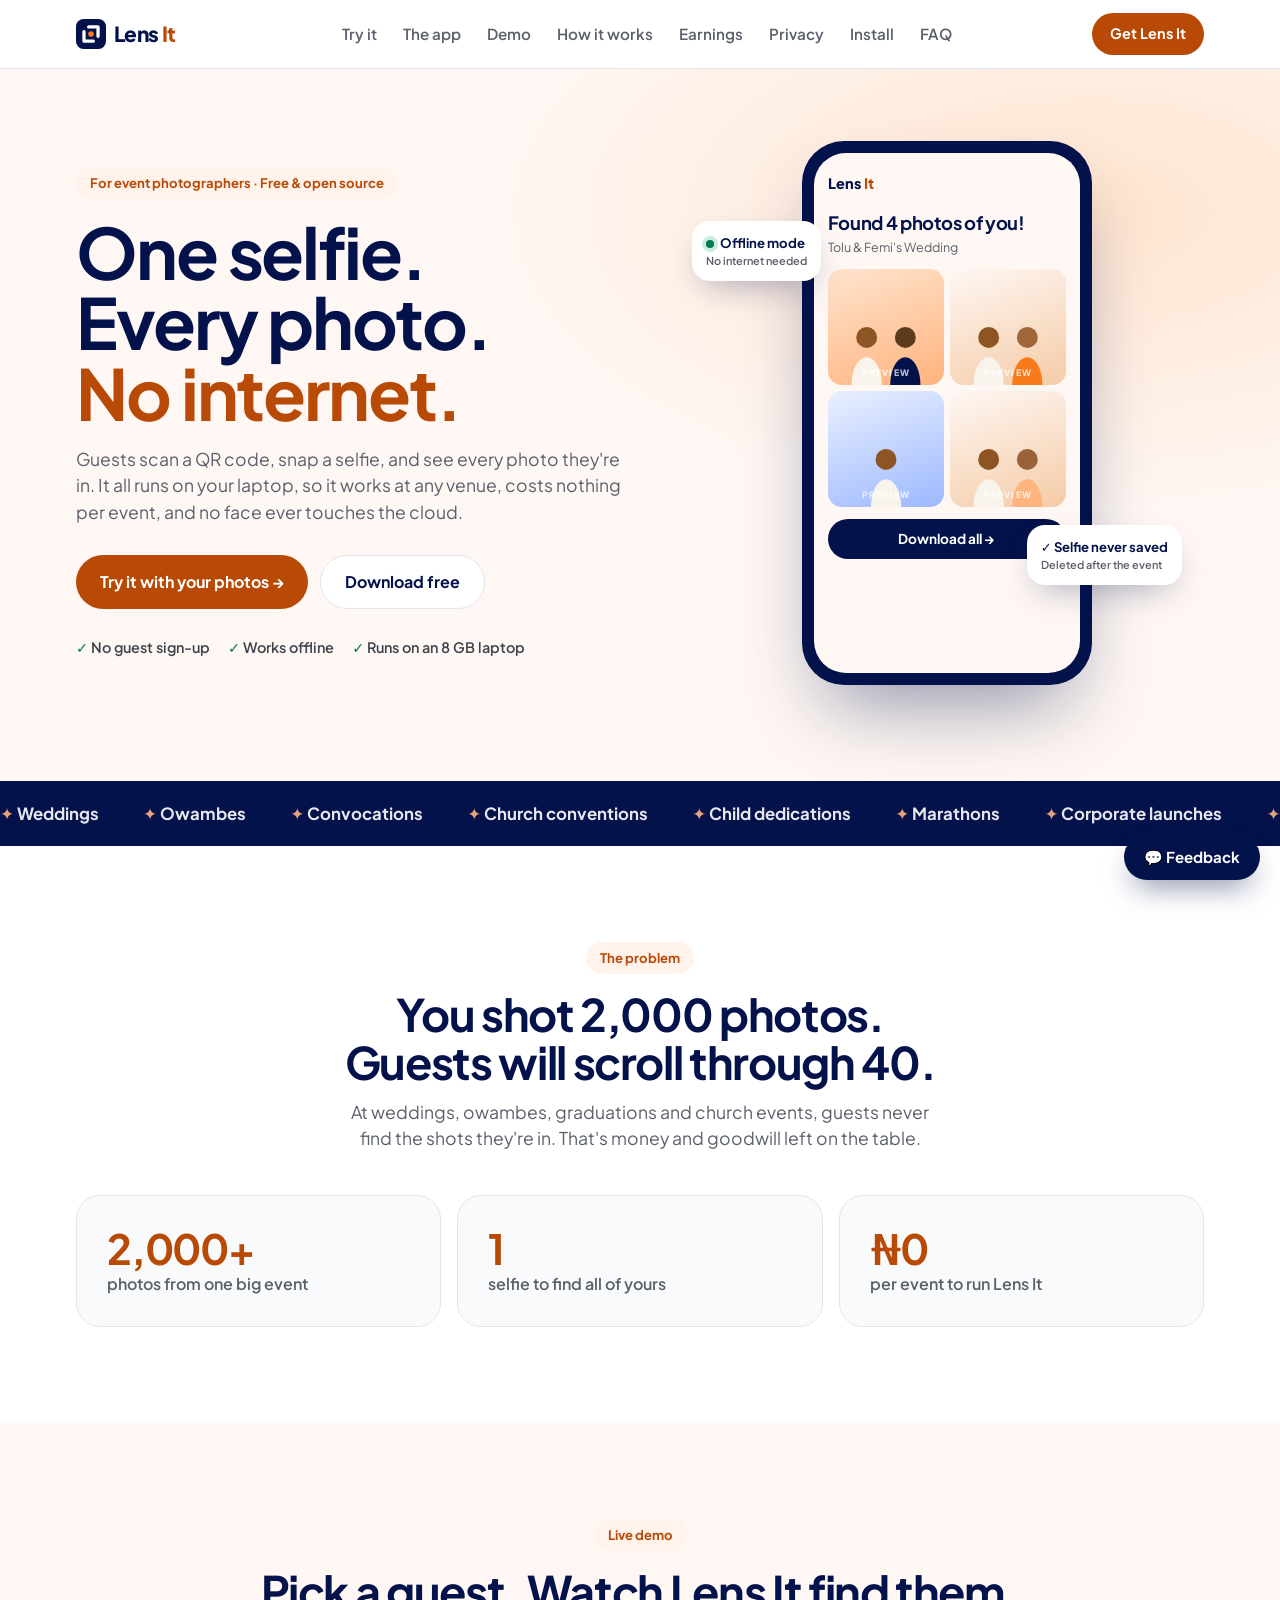
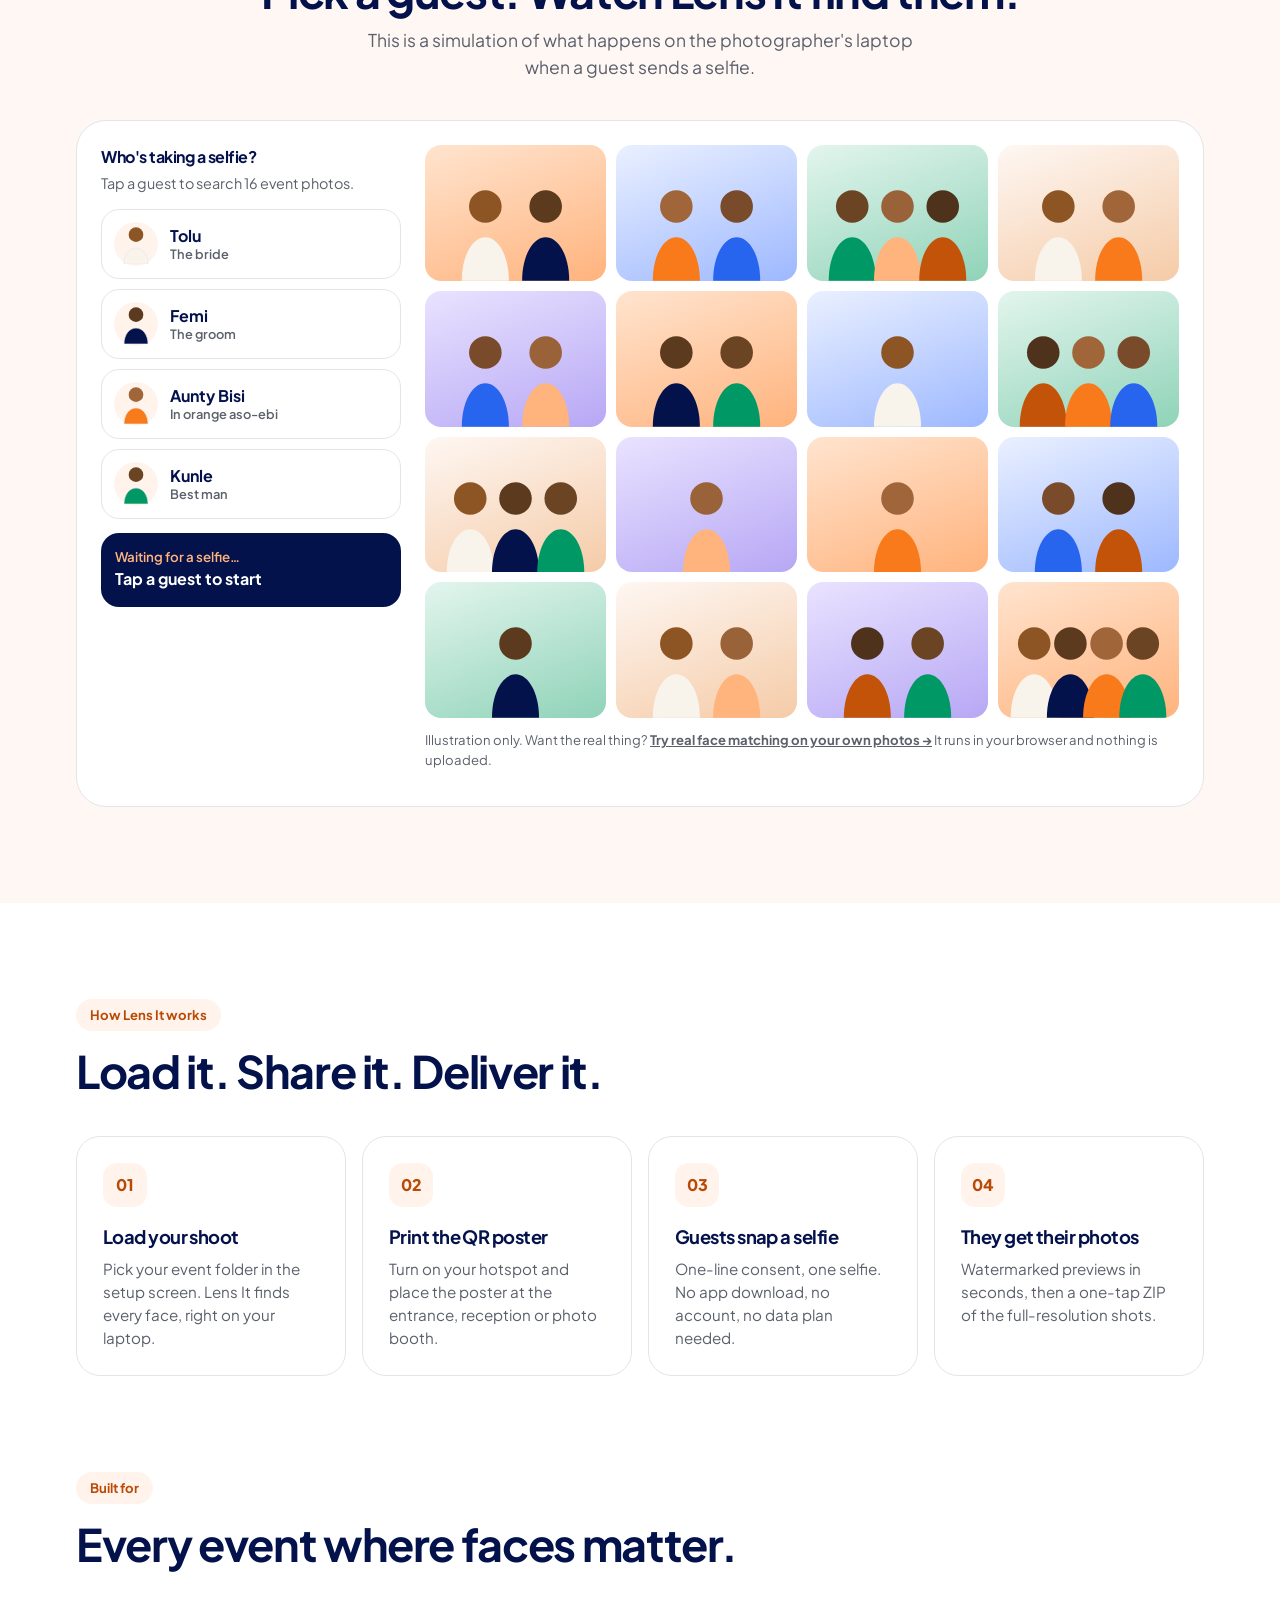
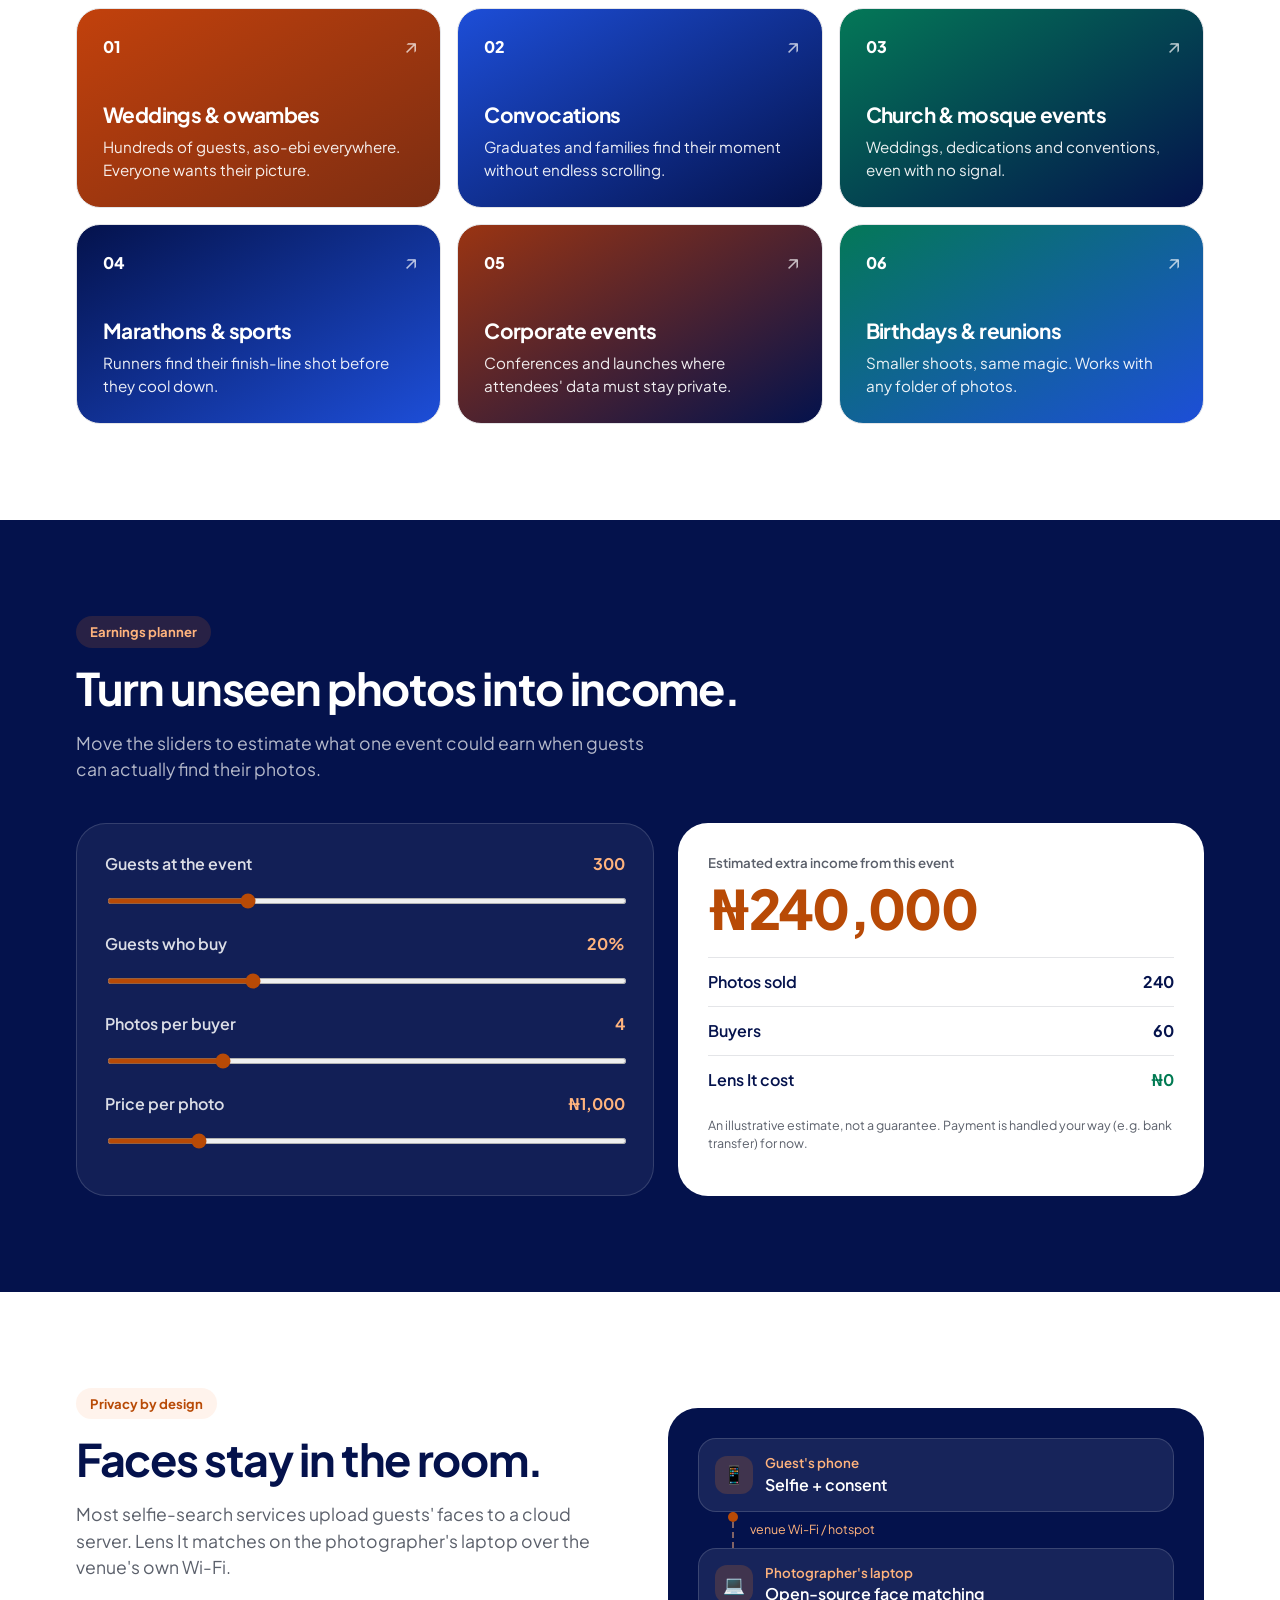
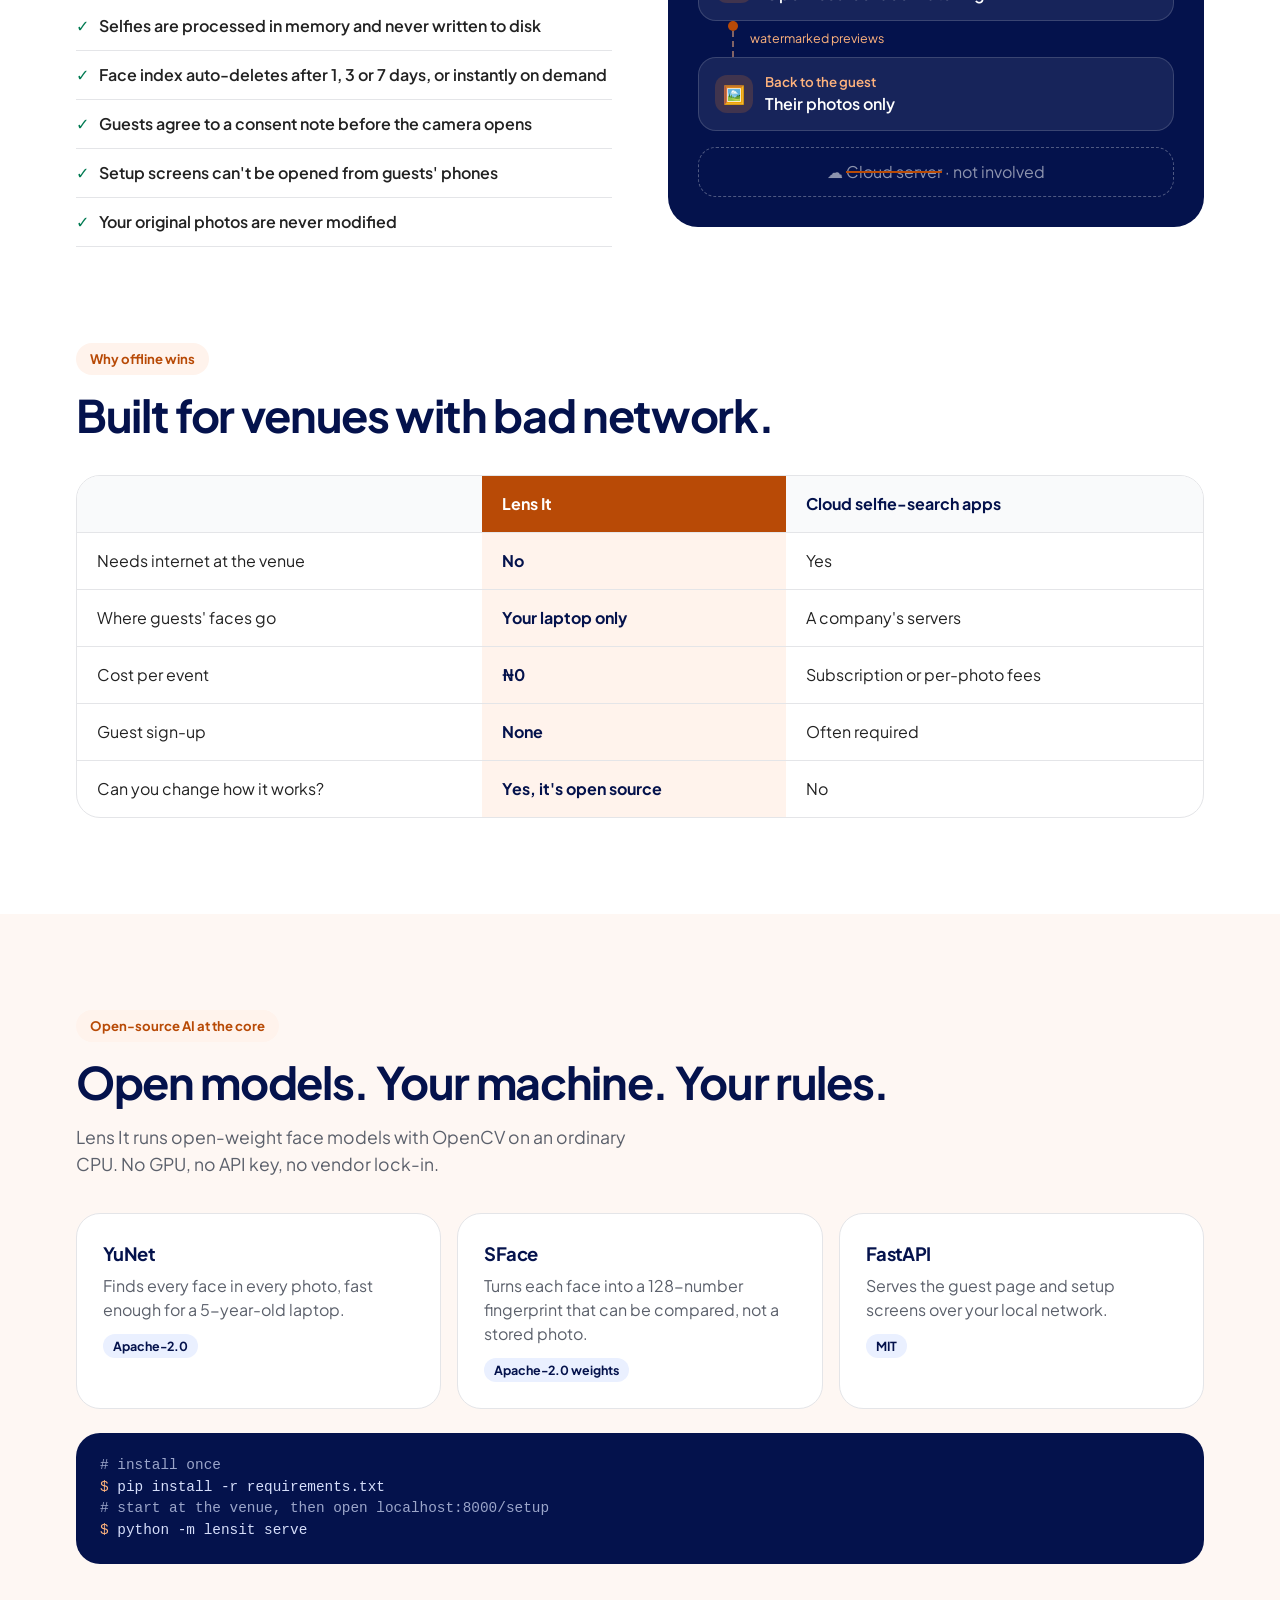
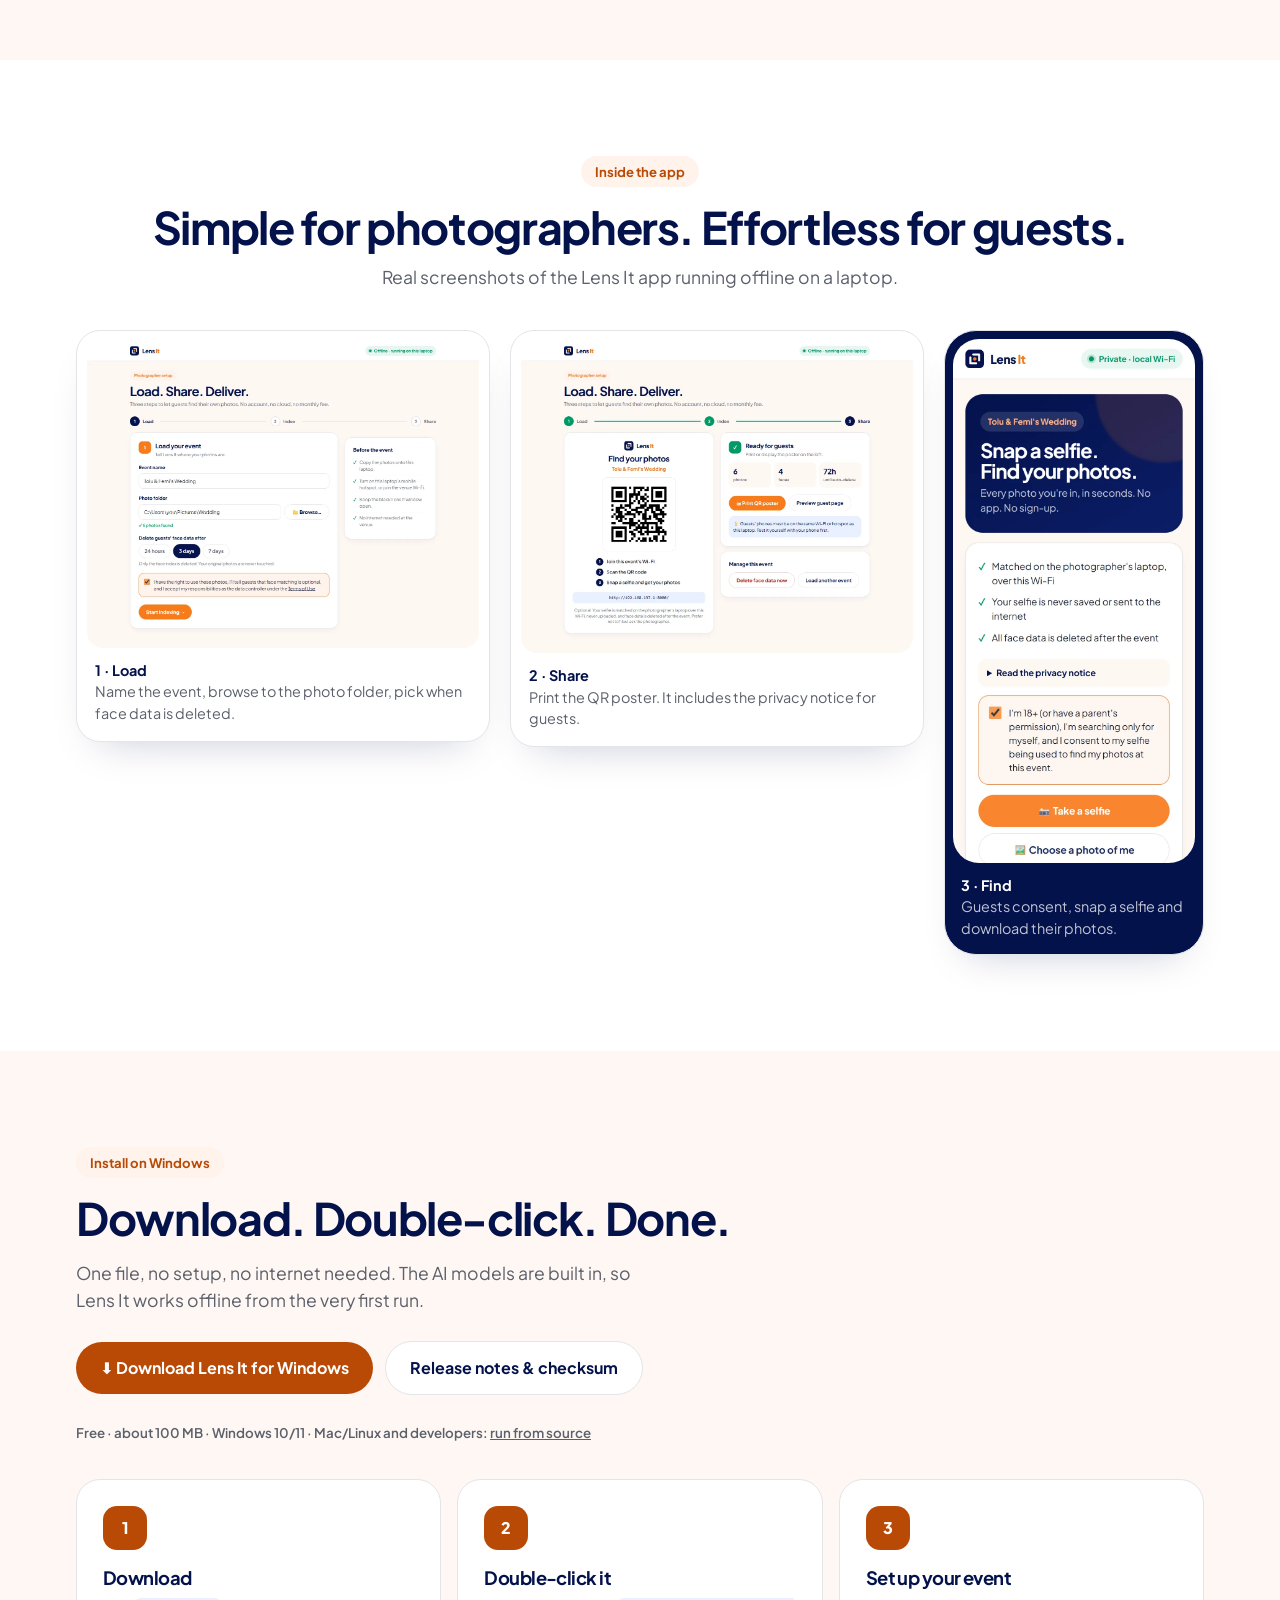
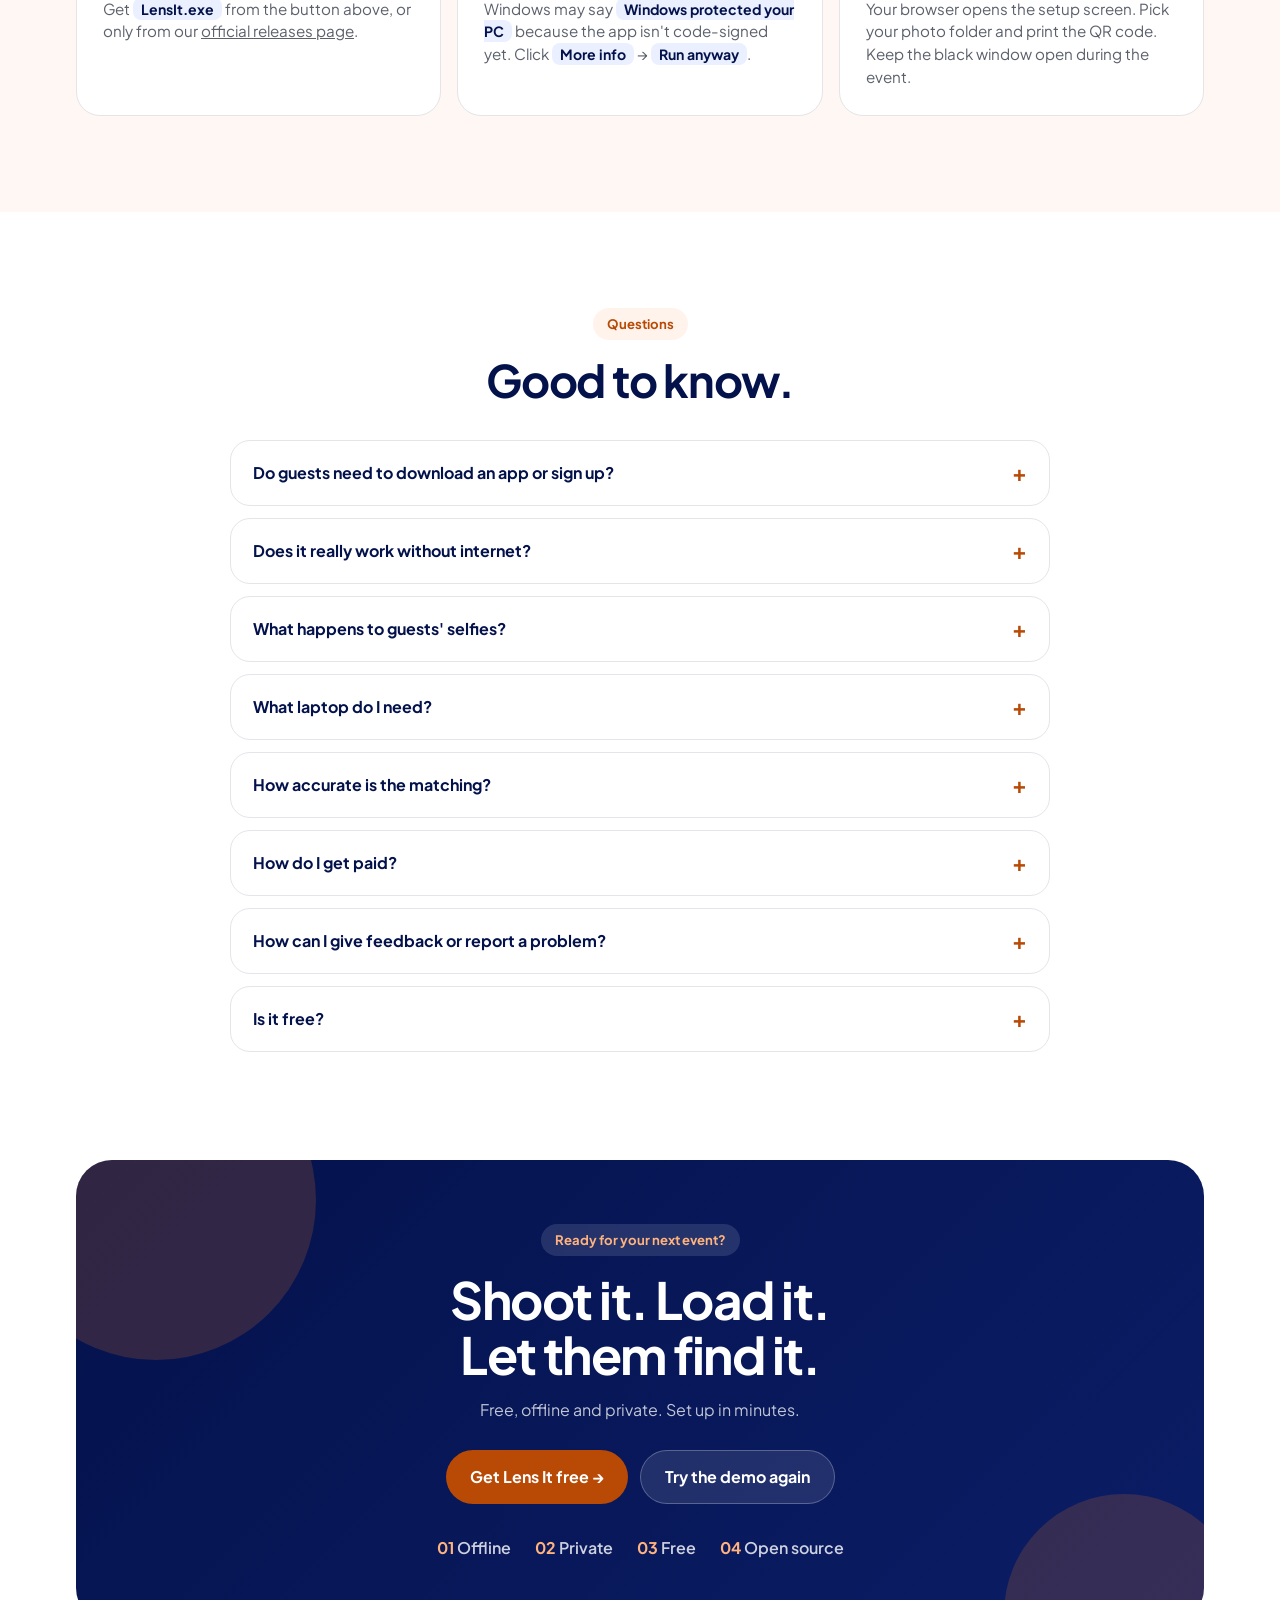
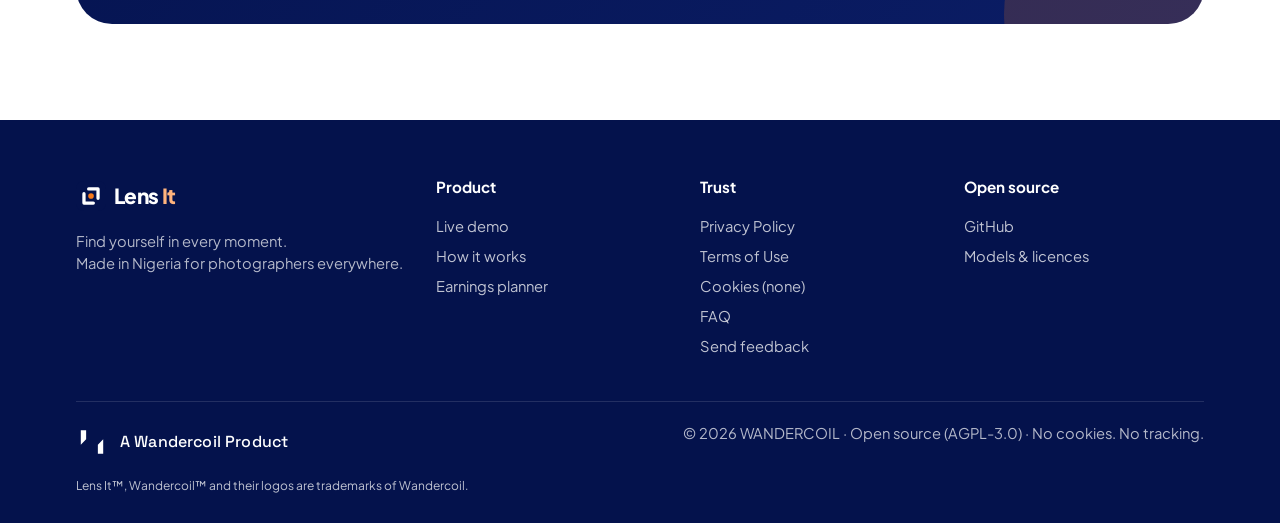
==== commit ac87b9a8: "Add feedback pop-up and GitHub feedback form Co-Authored-By: Claude Opus 5.5 <noreply@anthropic.com>" ====
--- a/docs/index.html
+++ b/docs/index.html
@@ -5,7 +5,7 @@
 <meta name="viewport" content="width=device-width,initial-scale=1">
 <meta property="og:title" content="Lens It: find yourself in every moment">
 <meta property="og:description" content="Guests find every event photo they are in with one selfie, matched offline on the photographer's laptop. Free and open source.">
-<meta property="og:image" content="https://lovablelynx.github.io/lensit/icon-512.png">
+<meta property="og:image" content="https://wandercoil.github.io/lensit/icon-512.png">
 <meta property="og:type" content="website">
 <meta name="theme-color" content="#04124c">
 <link rel="icon" href="logo.svg" type="image/svg+xml">
@@ -17,7 +17,7 @@
 <link href="https://fonts.googleapis.com/css2?family=Space+Grotesk:wght@500&display=swap" rel="stylesheet">
 <link href="https://fonts.googleapis.com/css2?family=Plus+Jakarta+Sans:wght@400;600;700;800&display=swap" rel="stylesheet">
 <style>
-:root{--navy:#04124c;--navy-2:#0b1d66;--orange:#b84a06;--orange-bright:#f87a1b;--orange-light:#ffb37d;--orange-wash:#fff3ec;--cream:#fef7f3;--ink:#222;--muted:#5b606b;--line:#e4e5e8;--green:#007a52;--blue:#2865ef;--blue-light:#eaf0ff;--white:#fff;--surface:#f9fafb}
+:root{--navy:#04124c;--navy-2:#0b1d66;--orange:#b84a06;--orange-bright:#f87a1b;--orange-dark:#9a3d05;--orange-light:#ffb37d;--orange-wash:#fff3ec;--cream:#fef7f3;--ink:#222;--muted:#5b606b;--line:#e4e5e8;--green:#007a52;--blue:#2865ef;--blue-light:#eaf0ff;--white:#fff;--surface:#f9fafb}
 *{box-sizing:border-box}
 html{scroll-behavior:smooth}
 body{margin:0;font-family:"Plus Jakarta Sans",ui-sans-serif,system-ui,sans-serif;background:var(--white);color:var(--ink);line-height:1.5;overflow-x:hidden}
@@ -490,13 +490,13 @@
       <h2>Download. Double-click. Done.</h2>
       <p class="lead">One file, no setup, no internet needed. The AI models are built in, so Lens It works offline from the very first run.</p>
       <div class="dlrow">
-        <a class="btn primary" href="https://github.com/LovableLynx/lensit/releases/latest/download/LensIt.exe">⬇ Download Lens It for Windows</a>
-        <a class="btn ghost" href="https://github.com/LovableLynx/lensit/releases/latest">Release notes &amp; checksum</a>
+        <a class="btn primary" href="https://github.com/Wandercoil/lensit/releases/latest/download/LensIt.exe">⬇ Download Lens It for Windows</a>
+        <a class="btn ghost" href="https://github.com/Wandercoil/lensit/releases/latest">Release notes &amp; checksum</a>
       </div>
-      <div class="dlrow"><small>Free · about 100 MB · Windows 10/11 · Mac/Linux and developers: <a href="https://github.com/LovableLynx/lensit">run from source</a></small></div>
+      <div class="dlrow"><small>Free · about 100 MB · Windows 10/11 · Mac/Linux and developers: <a href="https://github.com/Wandercoil/lensit">run from source</a></small></div>
     </div>
     <div class="inst">
-      <div class="card reveal"><div class="n">1</div><h3>Download</h3><p>Get <kbd>LensIt.exe</kbd> from the button above, or only from our <a href="https://github.com/LovableLynx/lensit/releases/latest">official releases page</a>.</p></div>
+      <div class="card reveal"><div class="n">1</div><h3>Download</h3><p>Get <kbd>LensIt.exe</kbd> from the button above, or only from our <a href="https://github.com/Wandercoil/lensit/releases/latest">official releases page</a>.</p></div>
       <div class="card reveal"><div class="n">2</div><h3>Double-click it</h3><p>Windows may say <kbd>Windows protected your PC</kbd> because the app isn't code-signed yet. Click <kbd>More info</kbd> → <kbd>Run anyway</kbd>.</p></div>
       <div class="card reveal"><div class="n">3</div><h3>Set up your event</h3><p>Your browser opens the setup screen. Pick your photo folder and print the QR code. Keep the black window open during the event.</p></div>
     </div>
@@ -516,6 +516,7 @@
       <details><summary>What laptop do I need?</summary><p>An ordinary Windows 10/11 laptop (Mac and Linux can run it from source). It's been built and tested on an 8 GB Intel i5 with no GPU.</p></details>
       <details><summary>How accurate is the matching?</summary><p>It works best with clear, front-facing selfies and reasonably lit photos. We're testing on real events now and will publish the results, including misses.</p></details>
       <details><summary>How do I get paid?</summary><p>For now, guests see watermarked previews and you share full photos after payment by transfer. Built-in payments are on the roadmap.</p></details>
+      <details><summary>How can I give feedback or report a problem?</summary><p>Use our short <a href="https://github.com/Wandercoil/lensit/issues/new?template=feedback.yml" target="_blank" rel="noopener" data-feedback>feedback form</a>. It takes about a minute (you need a free GitHub account), and your feedback is public, so please don't include photos or anyone's personal details. The app itself works offline, so feedback is always sent from here, never automatically.</p></details>
       <details><summary>Is it free?</summary><p>Yes. Lens It is open source. There's no subscription and no per-event fee.</p></details>
     </div>
   </div>
@@ -539,10 +540,10 @@
     <div class="fcols">
       <div><a class="logo" href="#"><svg class="mark" viewBox="0 0 64 64" aria-hidden="true"><rect width="64" height="64" rx="16" fill="#04124c"/><path d="M17 27V47H37M47 37V17H27" fill="none" stroke="#fff" stroke-width="7" stroke-linecap="round" stroke-linejoin="round"/><circle cx="32" cy="32" r="6" fill="#f87a1b"/></svg><span class="wmark">Lens<span style="color:var(--orange)"> It</span></span></a><p>Find yourself in every moment.<br>Made in Nigeria for photographers everywhere.</p></div>
       <div><h4>Product</h4><a href="#demo">Live demo</a><a href="#how">How it works</a><a href="#earn">Earnings planner</a></div>
-      <div><h4>Trust</h4><a href="privacy.html">Privacy Policy</a><a href="terms.html">Terms of Use</a><a href="privacy.html#cookies">Cookies (none)</a><a href="#faq">FAQ</a></div>
-      <div><h4>Open source</h4><a href="https://github.com/LovableLynx/lensit">GitHub</a><a href="#open">Models &amp; licences</a></div>
-    </div>
-    <div class="fbot"><span><a class="wc" href="https://github.com/LovableLynx/lensit" title="Lens It is a Wandercoil product"><svg class="wc-mark" viewBox="0 0 120 120" aria-hidden="true"><path d="M18,16 L38,16 L38,50 L18,70 Z M102,104 L82,104 L82,70 L102,50 Z" fill="currentColor"/></svg><span>A Wandercoil Product</span></a></span><span>© 2026 WANDERCOIL · Open source (AGPL-3.0) · No cookies. No tracking.</span></div>
+      <div><h4>Trust</h4><a href="privacy.html">Privacy Policy</a><a href="terms.html">Terms of Use</a><a href="privacy.html#cookies">Cookies (none)</a><a href="#faq">FAQ</a><a href="https://github.com/Wandercoil/lensit/issues/new?template=feedback.yml" target="_blank" rel="noopener" data-feedback>Send feedback</a></div>
+      <div><h4>Open source</h4><a href="https://github.com/Wandercoil/lensit">GitHub</a><a href="#open">Models &amp; licences</a></div>
+    </div>
+    <div class="fbot"><span><a class="wc" href="https://github.com/Wandercoil/lensit" title="Lens It is a Wandercoil product"><svg class="wc-mark" viewBox="0 0 120 120" aria-hidden="true"><path d="M18,16 L38,16 L38,50 L18,70 Z M102,104 L82,104 L82,70 L102,50 Z" fill="currentColor"/></svg><span>A Wandercoil Product</span></a></span><span>© 2026 WANDERCOIL · Open source (AGPL-3.0) · No cookies. No tracking.</span></div>
     <p class="tm">Lens It™, Wandercoil™ and their logos are trademarks of Wandercoil.</p>
   </div>
 </footer>
@@ -625,5 +626,6 @@
 }), {threshold: .15});
 document.querySelectorAll('.reveal').forEach(el => io.observe(el));
 </script>
+<script src="feedback.js" defer></script>
 </body>
 </html>
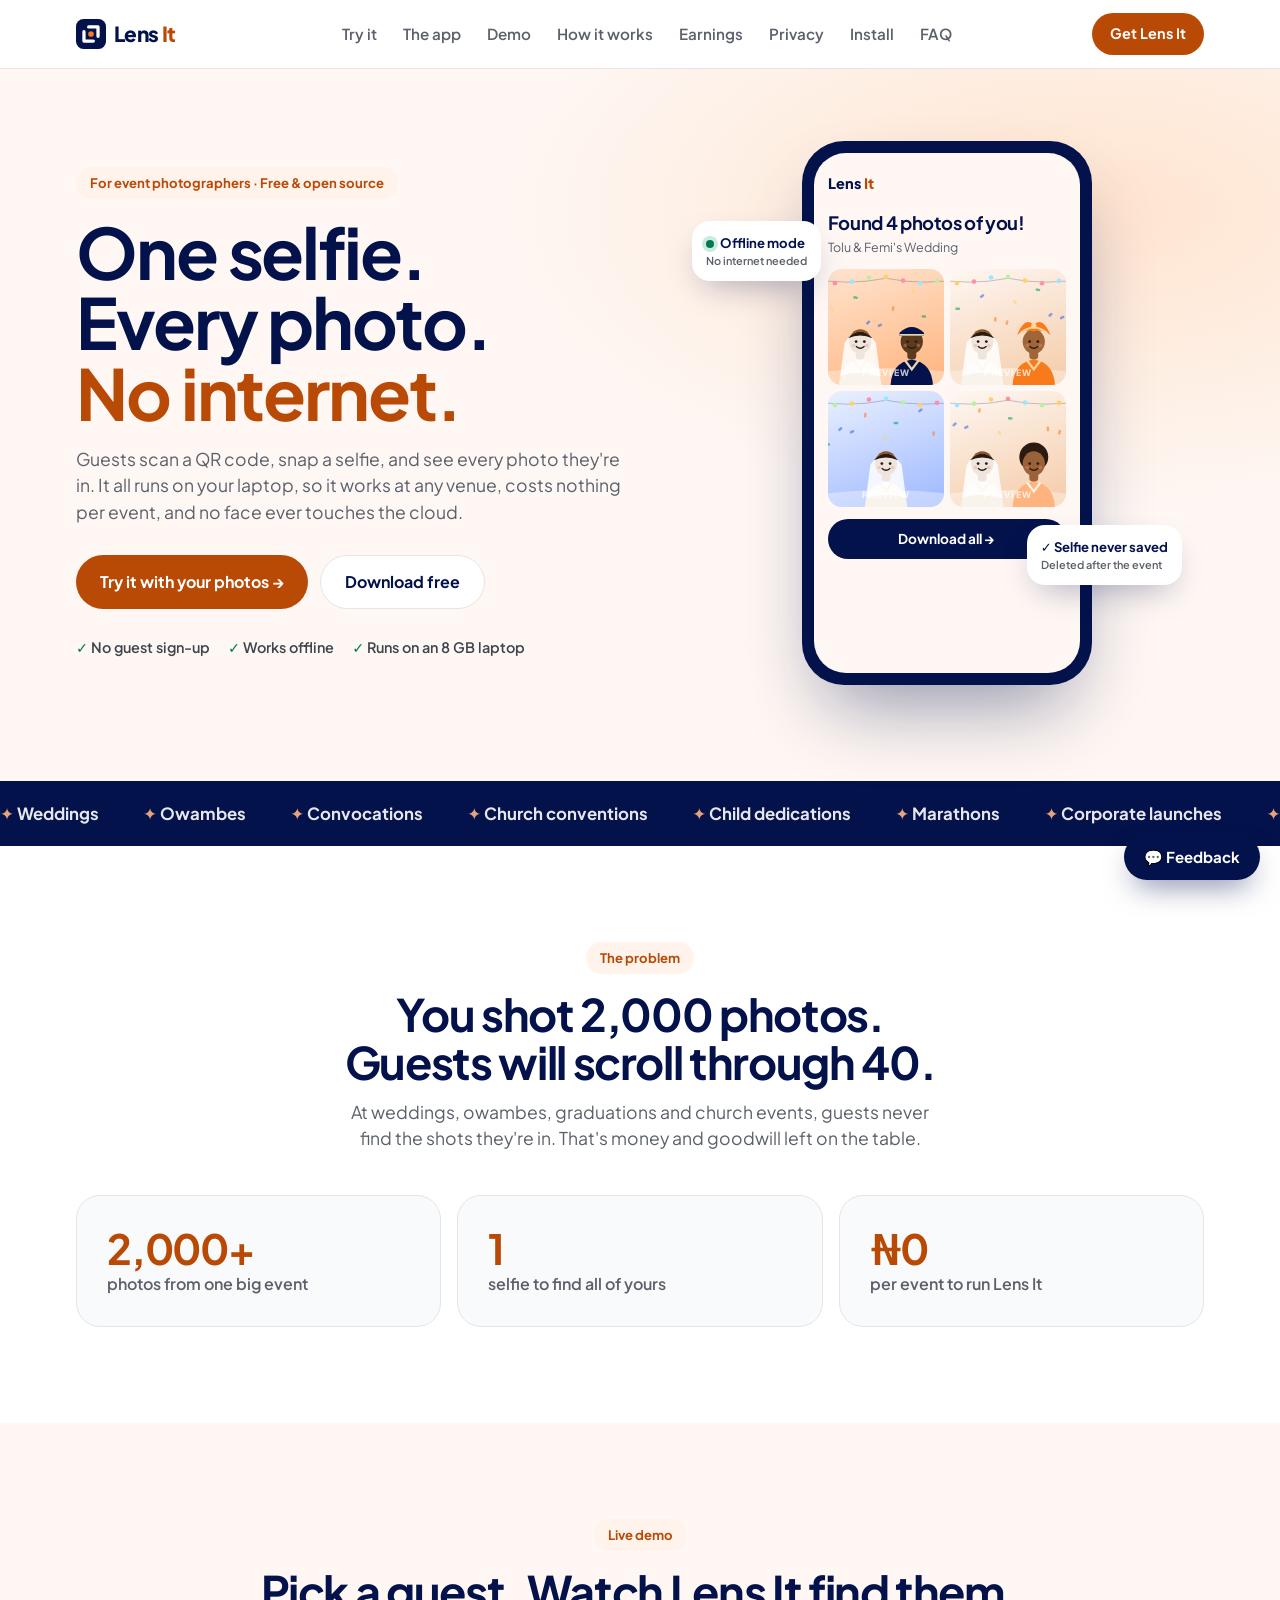
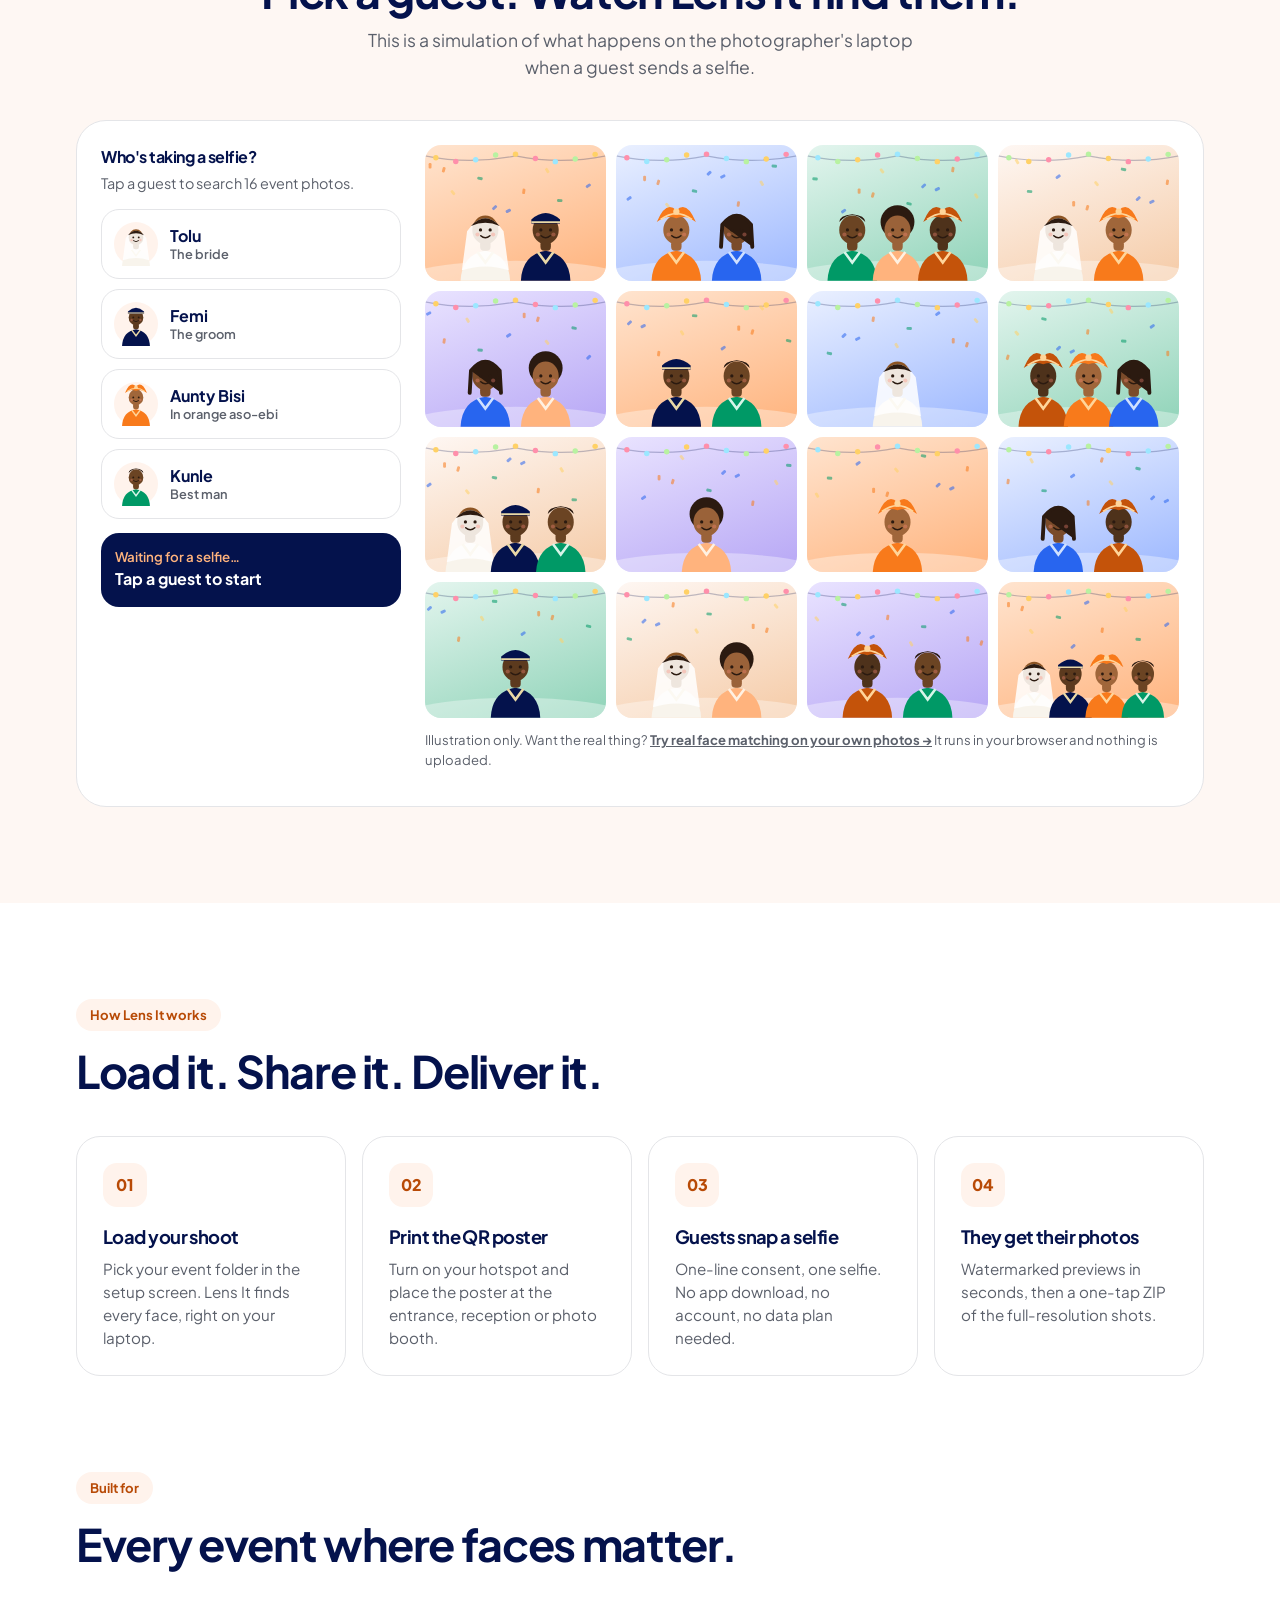
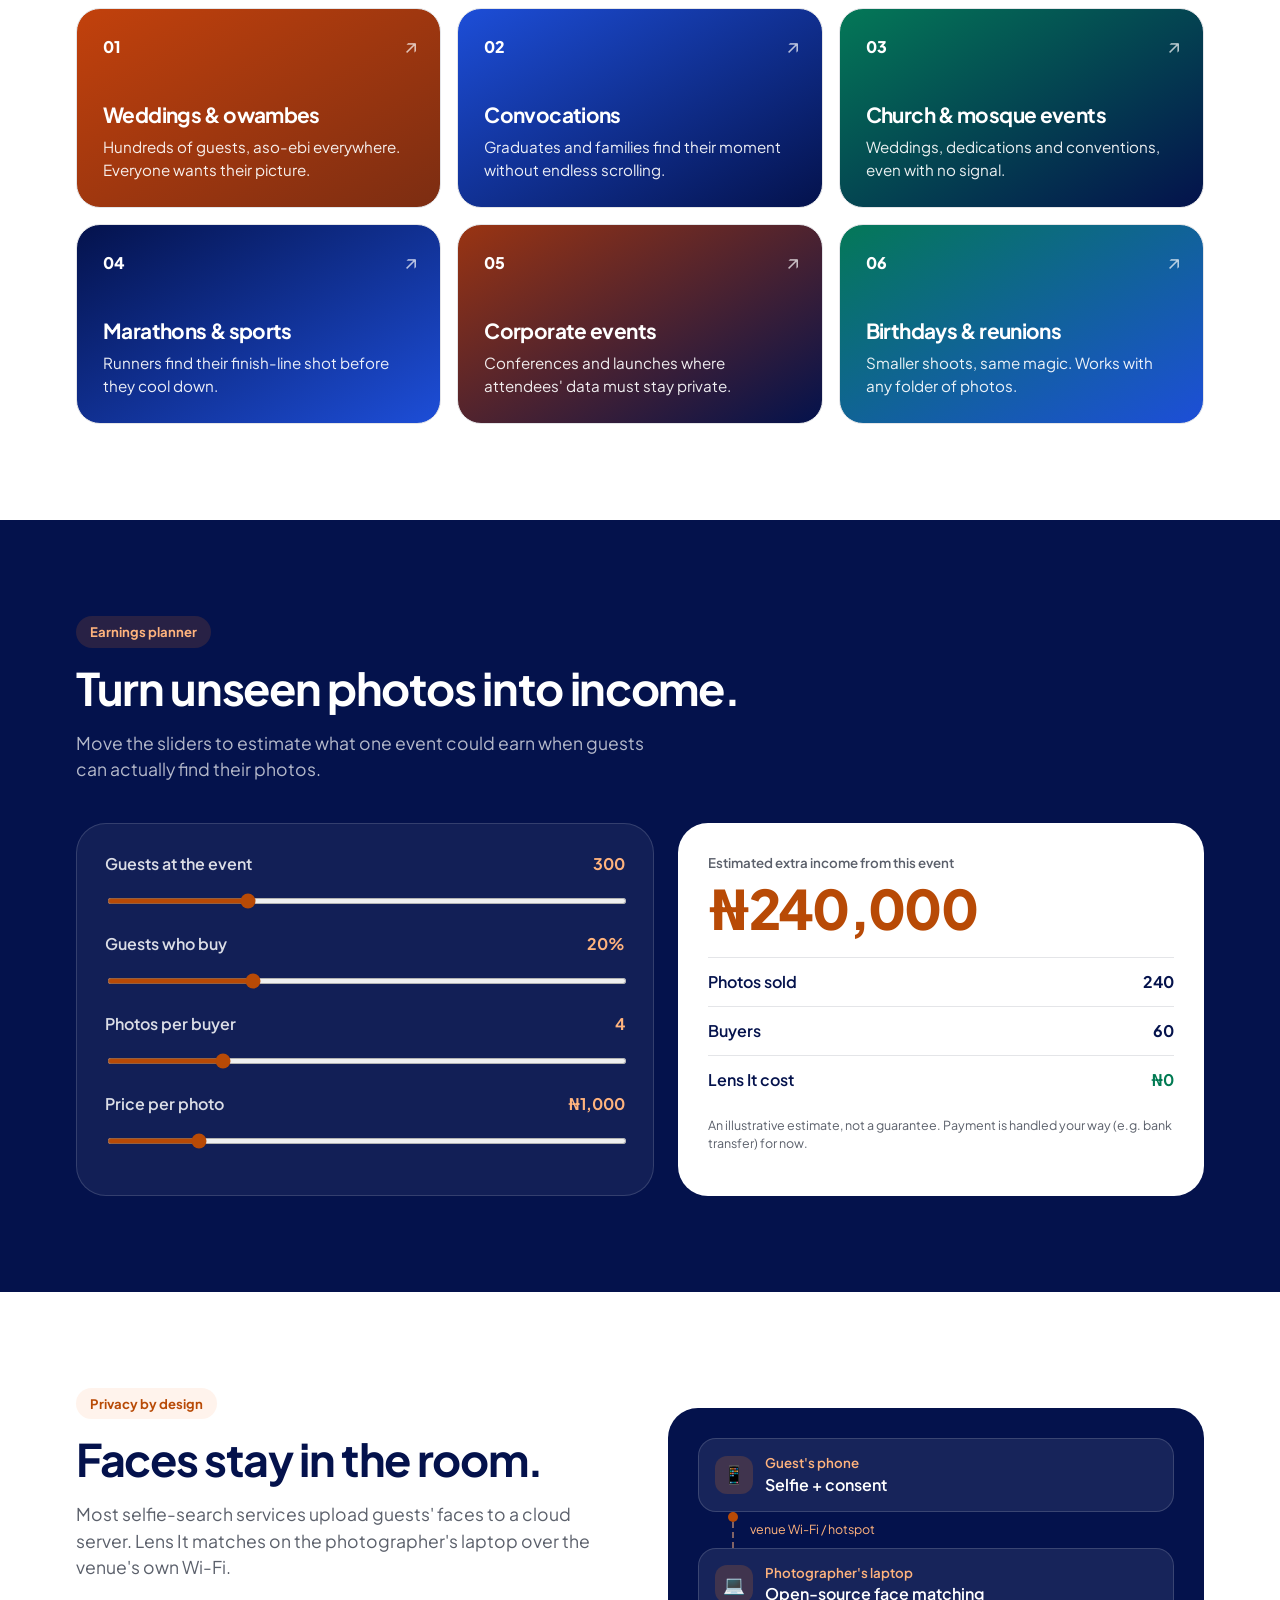
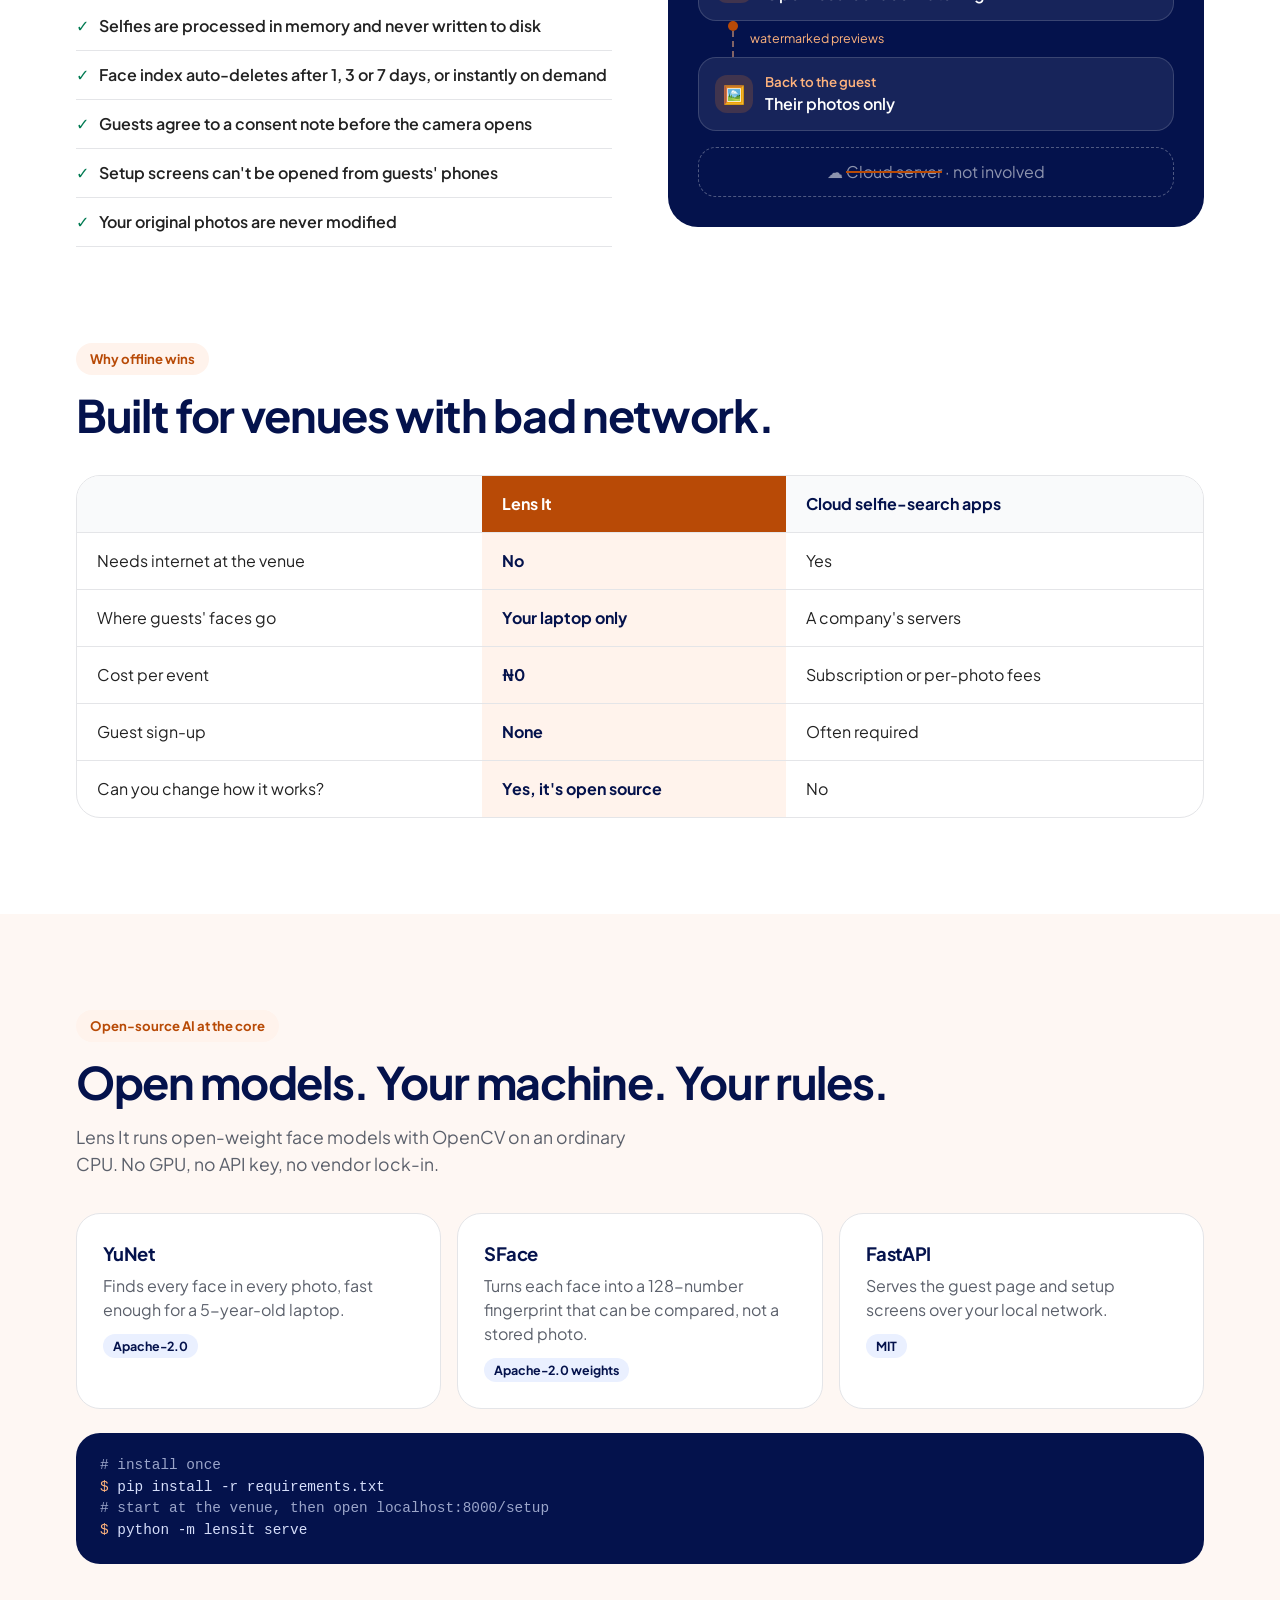
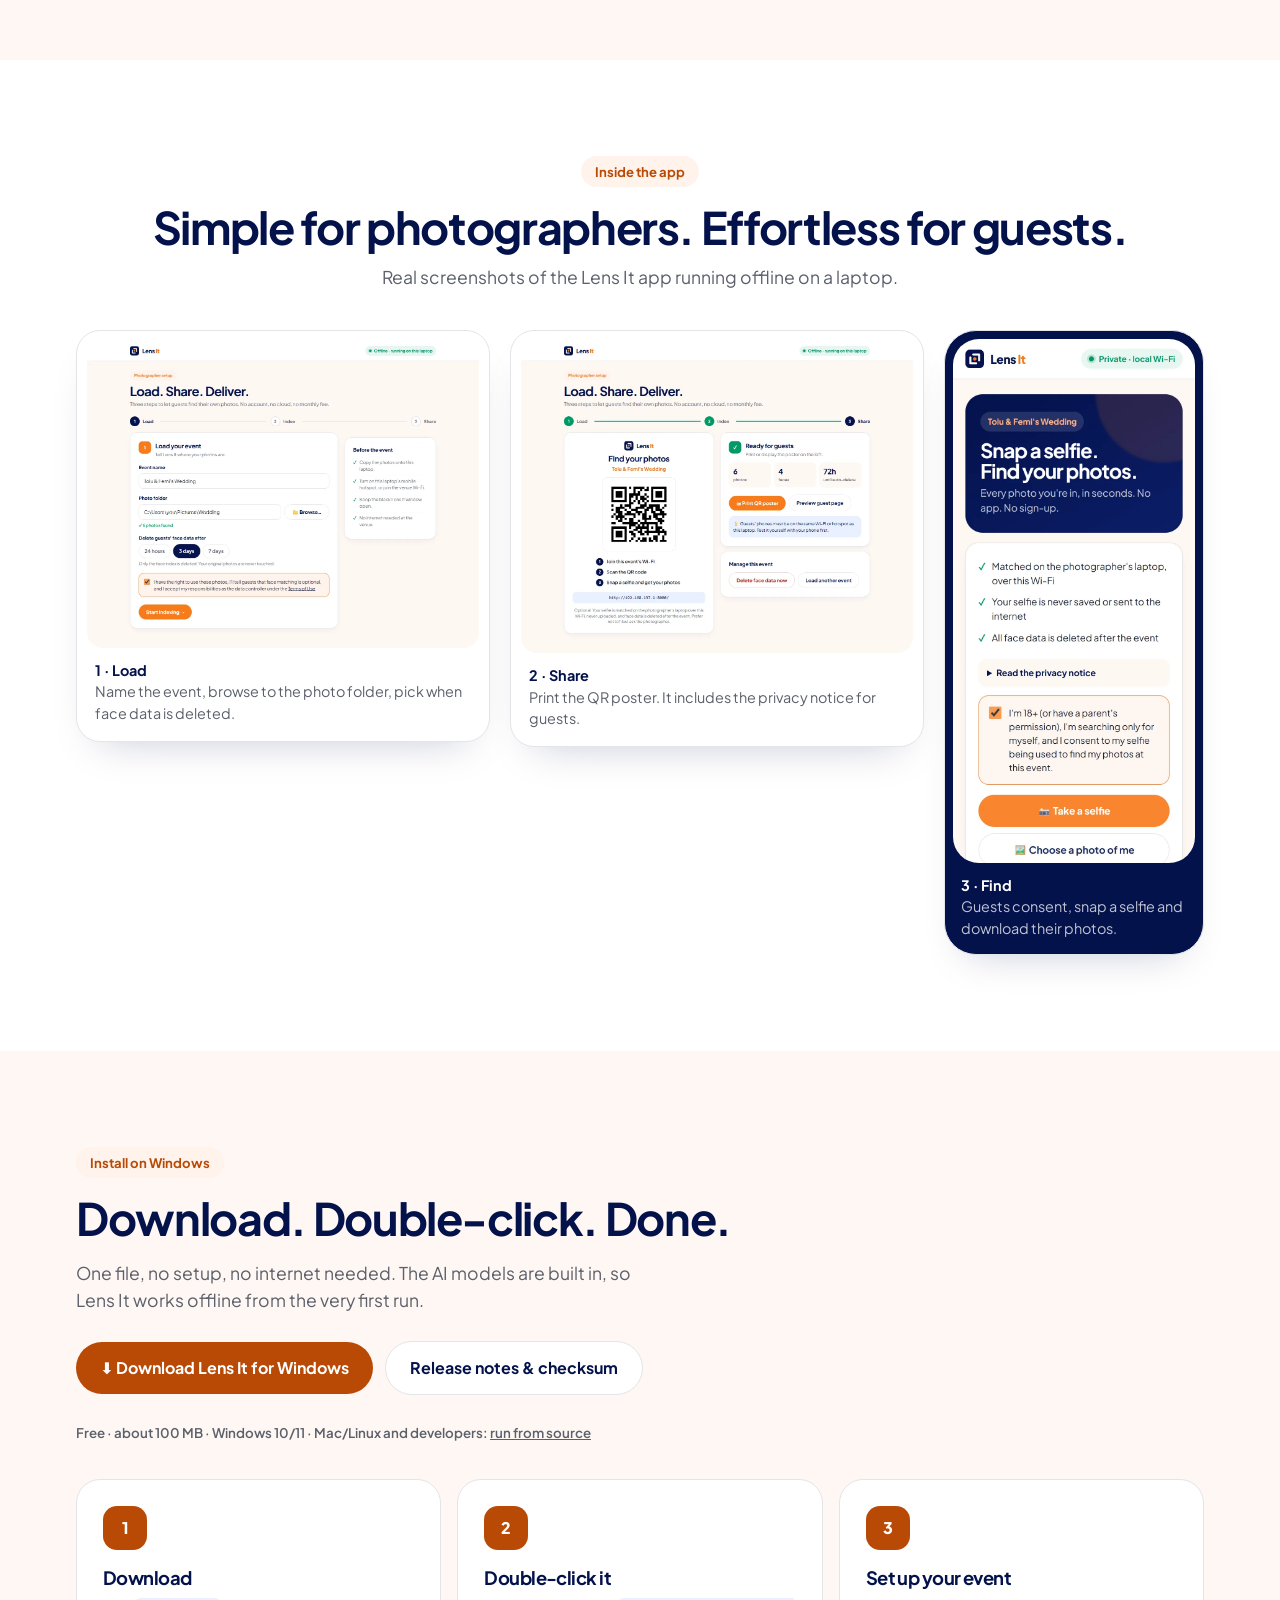
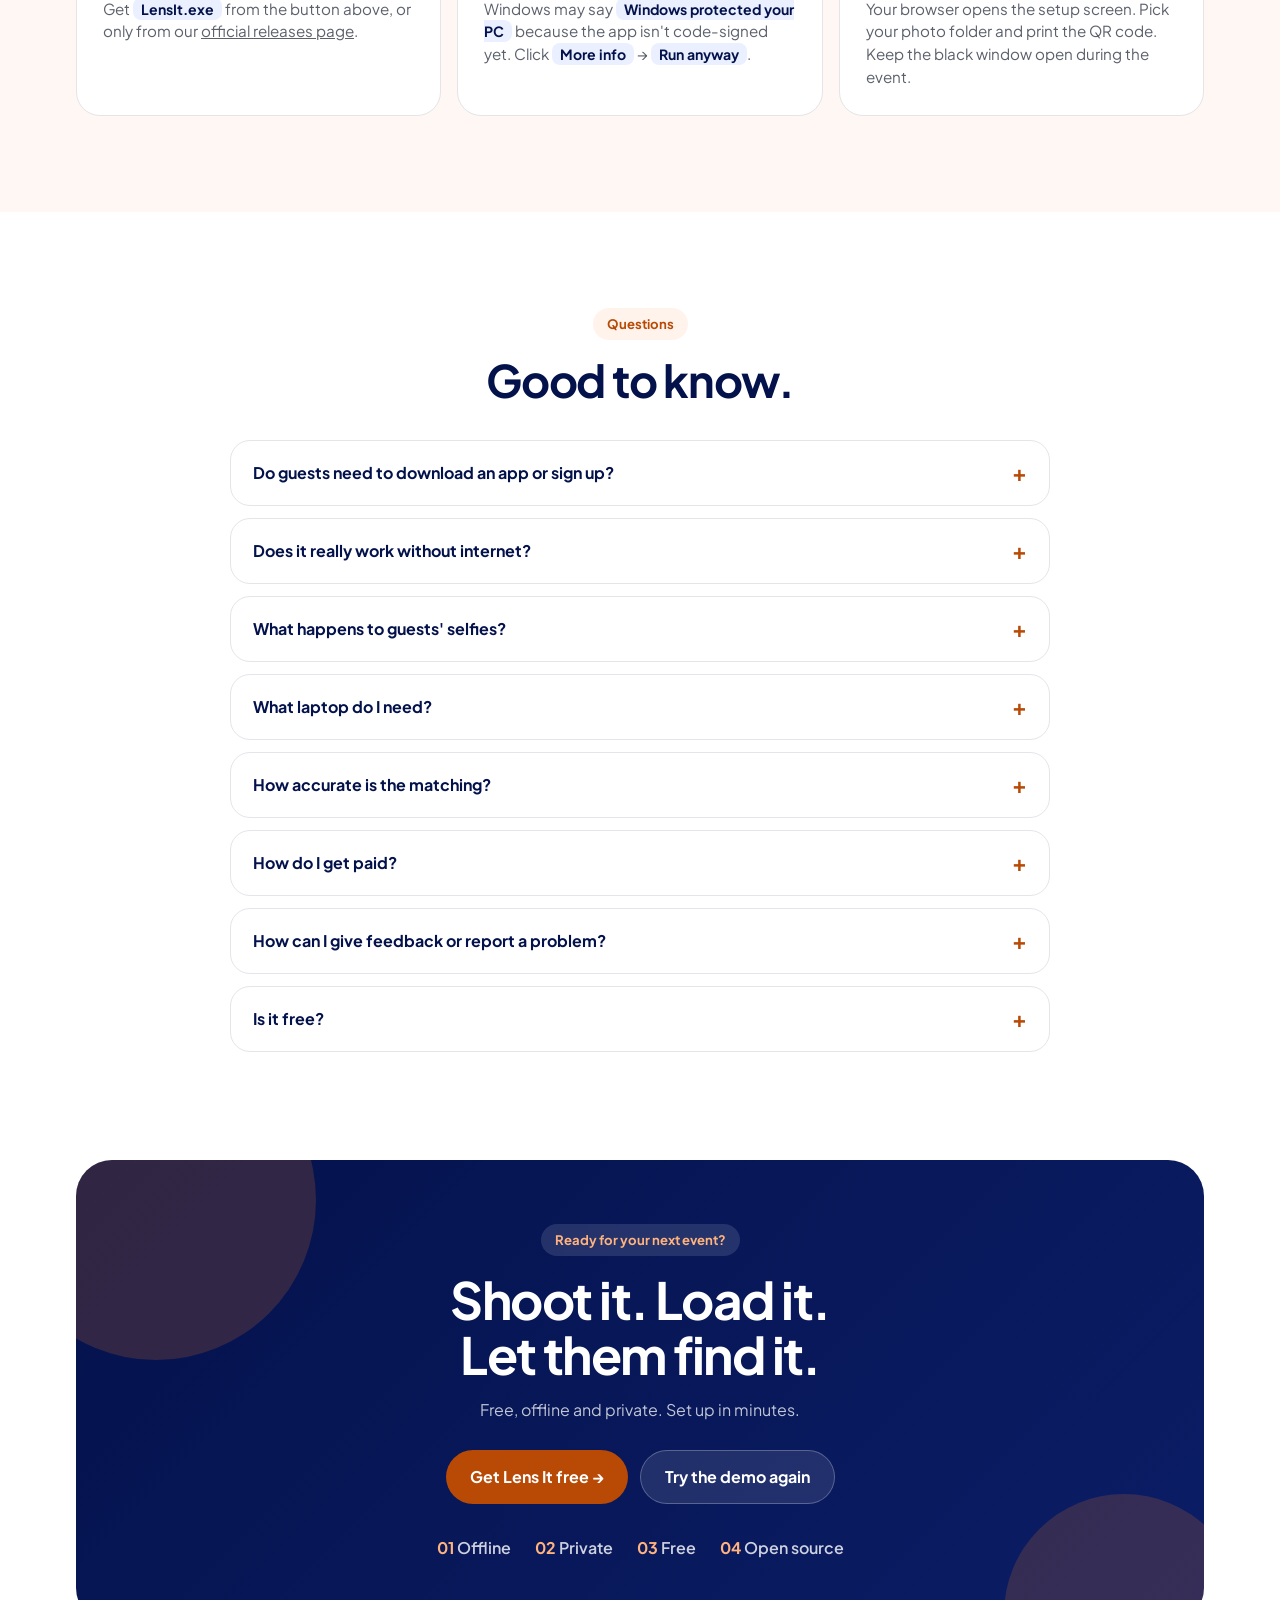
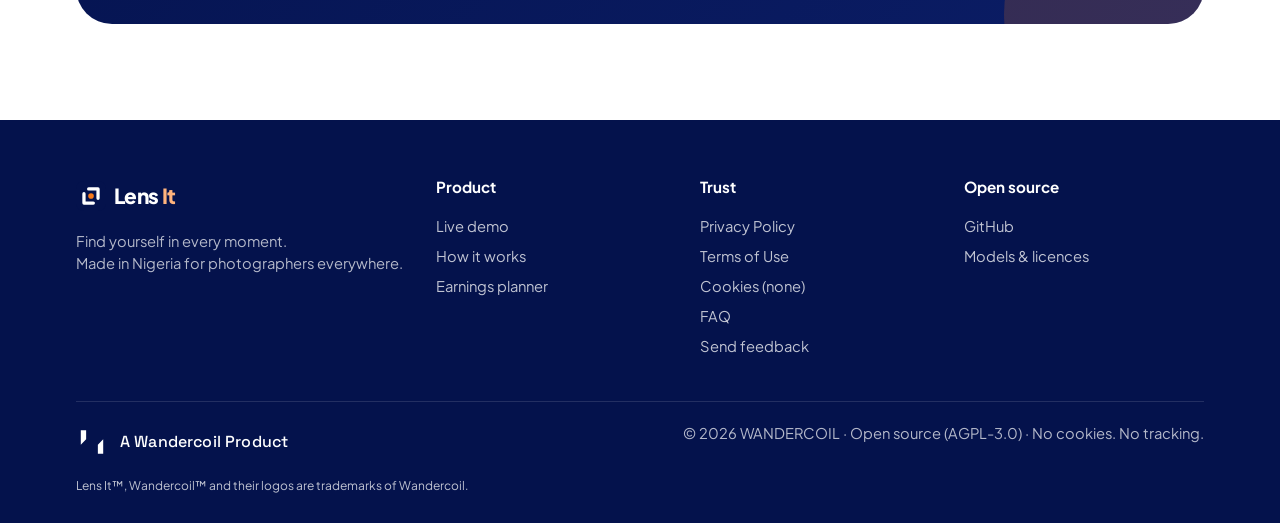
==== commit b2b888a1: "Illustrated party guests in the website demo Co-Authored-By: Claude Opus 5.5 <noreply@anthropic.com>" ====
--- a/docs/index.html
+++ b/docs/index.html
@@ -551,12 +551,16 @@
 <script>
 /* ---------- illustrated photos ---------- */
 const GUESTS = [
-  {id: 'tolu', name: 'Tolu', role: 'The bride', skin: '#8d5524', cloth: '#f8f4ec'},
-  {id: 'femi', name: 'Femi', role: 'The groom', skin: '#5c3a1e', cloth: '#04124c'},
-  {id: 'bisi', name: 'Aunty Bisi', role: 'In orange aso-ebi', skin: '#a0663a', cloth: '#f87a1b'},
-  {id: 'kunle', name: 'Kunle', role: 'Best man', skin: '#6b4423', cloth: '#096'},
+  {id: 'tolu', name: 'Tolu', role: 'The bride', skin: '#8d5524', cloth: '#f8f4ec', hair: 'veil', trim: '#e9d8a6'},
+  {id: 'femi', name: 'Femi', role: 'The groom', skin: '#5c3a1e', cloth: '#04124c', hair: 'cap', trim: '#e9d8a6'},
+  {id: 'bisi', name: 'Aunty Bisi', role: 'In orange aso-ebi', skin: '#a0663a', cloth: '#f87a1b', hair: 'gele', trim: '#ffd59a'},
+  {id: 'kunle', name: 'Kunle', role: 'Best man', skin: '#6b4423', cloth: '#009966', hair: 'fade', trim: '#d6f5e8'},
 ];
-const EXTRA = [{skin: '#7a4b2a', cloth: '#2865ef'}, {skin: '#9a6239', cloth: '#ffb37d'}, {skin: '#4e321b', cloth: '#c4530a'}];
+const EXTRA = [
+  {skin: '#7a4b2a', cloth: '#2865ef', hair: 'braids', trim: '#cfe0ff'},
+  {skin: '#9a6239', cloth: '#ffb37d', hair: 'afro', trim: '#fff1e2'},
+  {skin: '#4e321b', cloth: '#c4530a', hair: 'gele', trim: '#ffd59a'},
+];
 const BGS = [['#ffe4cf', '#ffb37d'], ['#eaf0ff', '#9db8ff'], ['#e3f5ee', '#8fd3b8'], ['#fef7f3', '#f5cba7'], ['#e9e3ff', '#b7a7f5']];
 // which people appear in each of the 16 photos
 const PHOTOS = [
@@ -566,22 +570,59 @@
   ['femi'], ['tolu', 1], [2, 'kunle'], ['tolu', 'femi', 'bisi', 'kunle'],
 ];
 const look = p => typeof p === 'number' ? EXTRA[p] : GUESTS.find(g => g.id === p);
-function personSvg(people) {
-  const w = 100 / (people.length + 1);
-  return `<svg viewBox="0 0 100 75" preserveAspectRatio="xMidYMax meet">${people.map((p, i) => {
-    const l = look(p), x = w * (i + 1) - 13;
-    return `<g transform="translate(${x} 22)"><circle cx="13" cy="12" r="9" fill="${l.skin}"/><path d="M0 53c0-14 6-24 13-24s13 10 13 24z" fill="${l.cloth}"/></g>`;
-  }).join('')}</svg>`;
+
+// One illustrated guest, drawn in a 40x60 box (head centre at 20,20).
+function guestSvg(l, smile = true) {
+  const dark = '#2b1a10';
+  const hair = {
+    veil: `<path d="M6 22 Q20 2 34 22 L38 52 Q20 46 2 52 Z" fill="#fff" opacity=".85"/><path d="M9 18 Q20 6 31 18 Q20 13 9 18Z" fill="${dark}"/>`,
+    cap: `<path d="M9 13 Q20 3 31 13 L31 16 L9 16 Z" fill="${l.cloth}"/><path d="M9 15 L31 15" stroke="${l.trim}" stroke-width="1.5"/>`,
+    gele: `<path d="M5 15 Q12 -2 20 6 Q28 -2 35 15 Q28 9 20 12 Q12 9 5 15Z" fill="${l.cloth}"/><path d="M8 13 Q20 4 32 13" fill="none" stroke="${l.trim}" stroke-width="1.4"/><circle cx="20" cy="7" r="2.4" fill="${l.trim}"/>`,
+    fade: `<path d="M10 15 Q20 4 30 15 Q30 10 20 9 Q10 10 10 15Z" fill="${dark}"/>`,
+    braids: `<path d="M9 17 Q20 3 31 17 L32 34 M9 17 L8 34" fill="${dark}" stroke="${dark}" stroke-width="3" stroke-linecap="round"/>`,
+    afro: `<circle cx="20" cy="15" r="13" fill="${dark}"/>`,
+  }[l.hair] || '';
+  const back = l.hair === 'afro' ? hair : '';
+  const front = l.hair === 'afro' ? '' : hair;
+  return `${back}
+    <path d="M1 60 Q2 40 20 37 Q38 40 39 60Z" fill="${l.cloth}"/>
+    <path d="M14 38 L20 46 L26 38" fill="none" stroke="${l.trim}" stroke-width="2"/>
+    <rect x="16" y="29" width="8" height="8" rx="3" fill="${l.skin}"/>
+    <ellipse cx="20" cy="21" rx="10" ry="11" fill="${l.skin}"/>
+    ${front}
+    <circle cx="16.3" cy="21" r="1.25" fill="${dark}"/><circle cx="23.7" cy="21" r="1.25" fill="${dark}"/>
+    ${smile ? `<path d="M16.5 25.5 Q20 28.6 23.5 25.5" fill="none" stroke="${dark}" stroke-width="1.2" stroke-linecap="round"/>` : ''}
+    <circle cx="14" cy="24.5" r="1.6" fill="#ff8a7a" opacity=".35"/><circle cx="26" cy="24.5" r="1.6" fill="#ff8a7a" opacity=".35"/>`;
+}
+
+// A party "photo": string lights, confetti, floor, and the guests standing together.
+function personSvg(people, seed = 0) {
+  const n = people.length, w = 100 / (n + 1), scale = n > 3 ? 0.62 : 0.72;
+  const bulbs = Array.from({length: 9}, (_, k) => {
+    const x = 6 + k * 11, y = 7 + Math.sin(k * 1.3) * 2.2;
+    return `<circle cx="${x}" cy="${y}" r="1.5" fill="${['#ffd166', '#ff8fab', '#9be7ff', '#b8f2a1'][(k + seed) % 4]}"/>`;
+  }).join('');
+  const confetti = Array.from({length: 10}, (_, k) => {
+    const x = (k * 37 + seed * 13) % 96 + 2, y = (k * 23 + seed * 7) % 26 + 10;
+    return `<rect x="${x}" y="${y}" width="1.6" height="3" rx=".6" transform="rotate(${(k * 47) % 180} ${x} ${y})" fill="${['#f87a1b', '#2865ef', '#009966', '#ffd166'][k % 4]}" opacity=".55"/>`;
+  }).join('');
+  const guests = people.map((p, i) => {
+    const x = w * (i + 1) - 20 * scale;
+    return `<g transform="translate(${x} ${75 - 60 * scale}) scale(${scale})">${guestSvg(look(p))}</g>`;
+  }).join('');
+  return `<svg viewBox="0 0 100 75" preserveAspectRatio="xMidYMid slice">
+    <path d="M0 6 Q25 11 50 6 Q75 11 100 6" fill="none" stroke="#04124c" stroke-opacity=".25" stroke-width=".6"/>${bulbs}${confetti}
+    <ellipse cx="50" cy="78" rx="70" ry="14" fill="#fff" opacity=".35"/>${guests}</svg>`;
 }
 function tile(people, i, wm) {
   const [c1, c2] = BGS[i % BGS.length];
-  return `<div class="ph" style="--c1:${c1};--c2:${c2}">${personSvg(people)}${wm ? '<span class="wm">PREVIEW</span>' : ''}</div>`;
+  return `<div class="ph" style="--c1:${c1};--c2:${c2}">${personSvg(people, i)}${wm ? '<span class="wm">PREVIEW</span>' : ''}</div>`;
 }
 heroThumbs.innerHTML = [0, 3, 6, 13].map(i => tile(PHOTOS[i], i, true)).join('');
 pgrid.innerHTML = PHOTOS.map((p, i) => tile(p, i, false)).join('');
 
 /* ---------- live demo ---------- */
-guestList.innerHTML = GUESTS.map(g => `<button class="guest" data-id="${g.id}"><span class="av" style="background:var(--orange-wash)"><svg width="30" height="40" viewBox="0 0 40 60"><circle cx="20" cy="16" r="11" fill="${g.skin}"/><path d="M2 60c0-14 8-24 18-24s18 10 18 24z" fill="${g.cloth}" stroke="#e4e5e8"/></svg></span><span>${g.name}<small>${g.role}</small></span></button>`).join('');
+guestList.innerHTML = GUESTS.map(g => `<button class="guest" data-id="${g.id}"><span class="av" style="background:var(--orange-wash)"><svg width="34" height="44" viewBox="0 0 40 60">${guestSvg(g)}</svg></span><span>${g.name}<small>${g.role}</small></span></button>`).join('');
 const tiles = [...pgrid.children];
 let busy = false;
 guestList.onclick = e => {
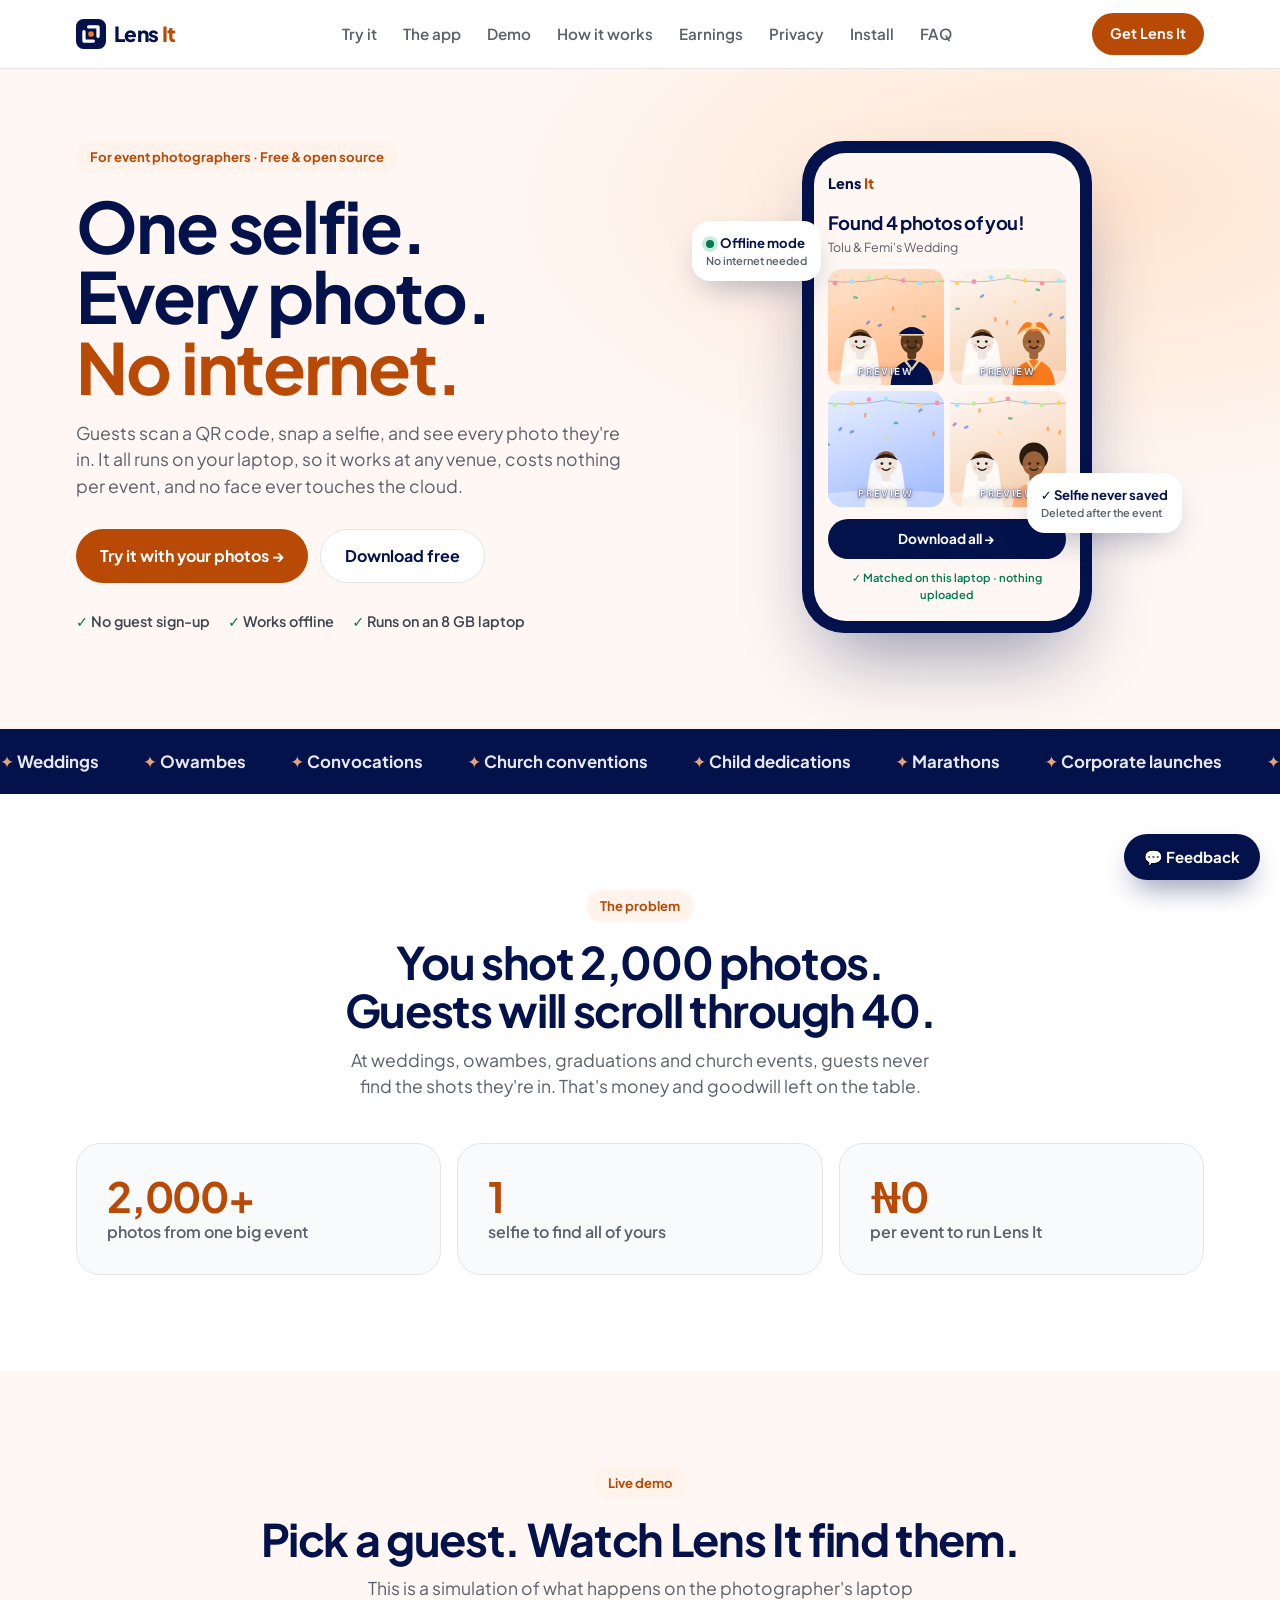
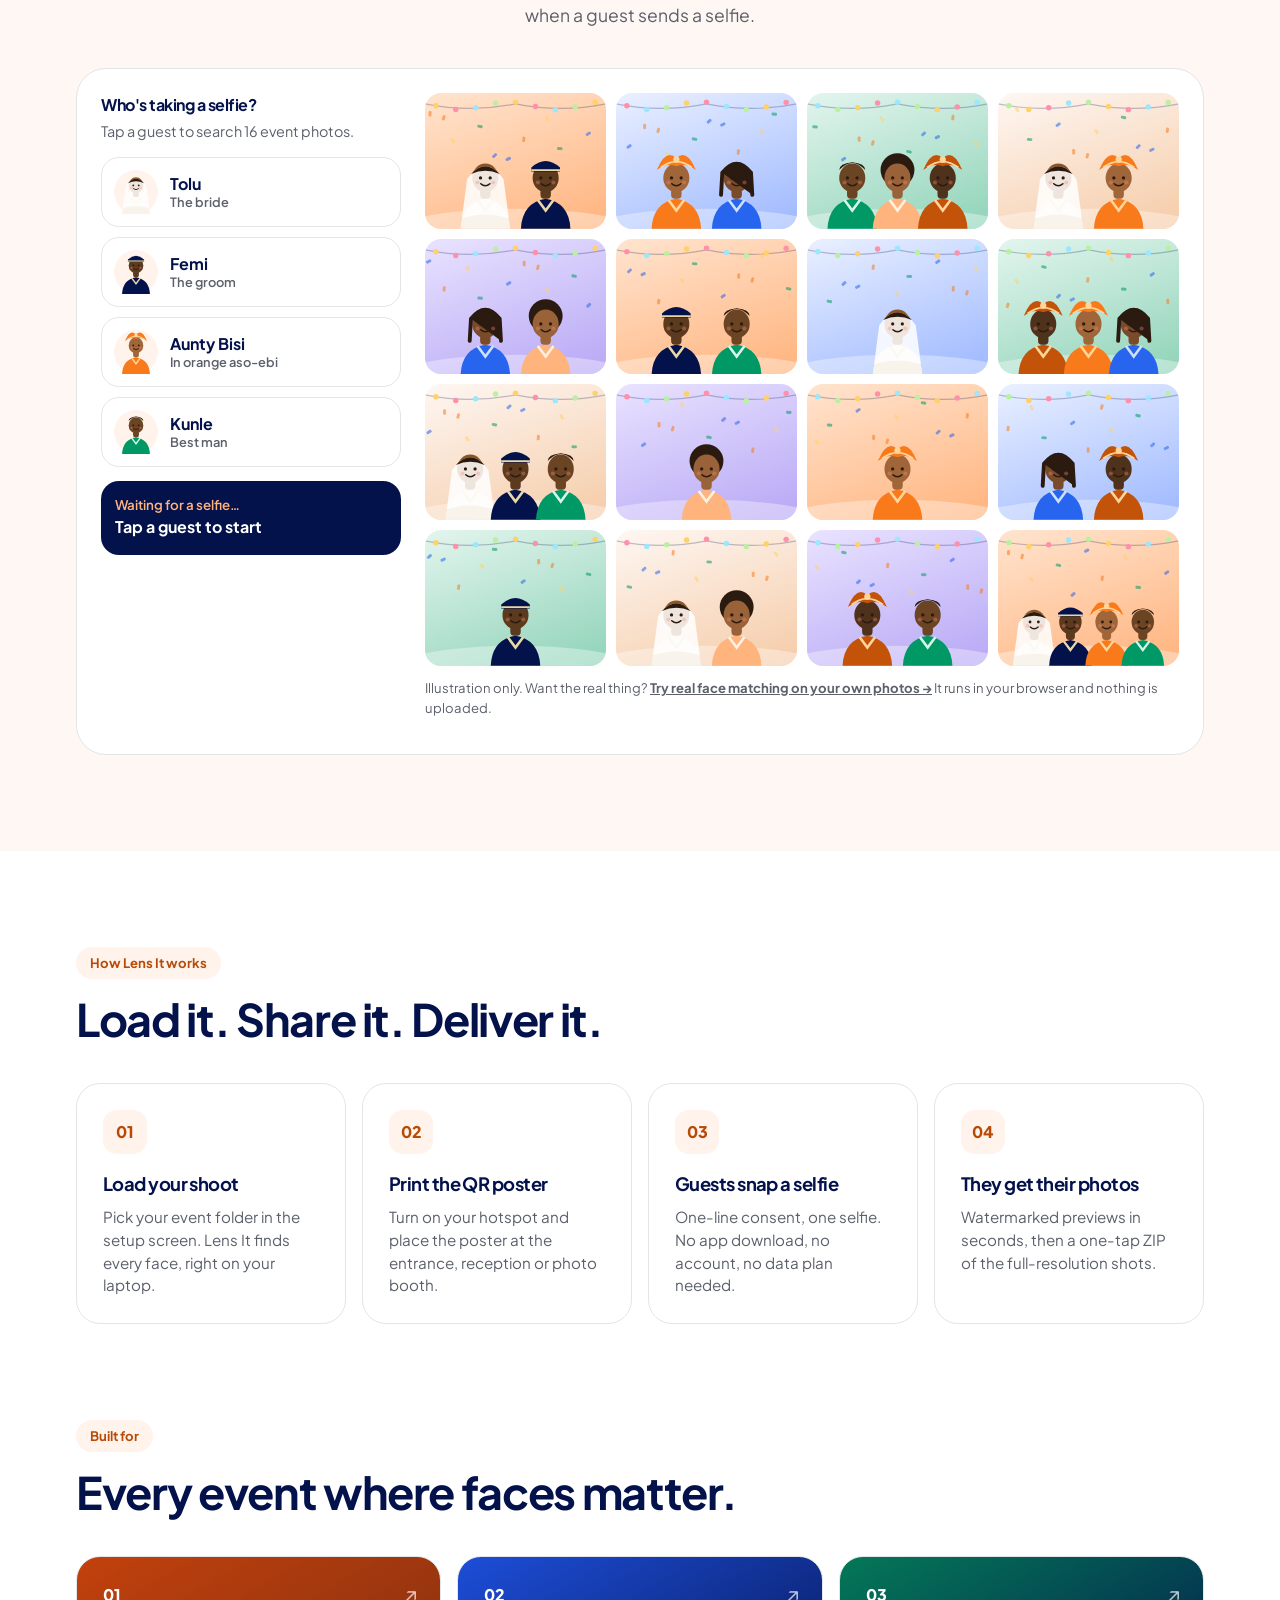
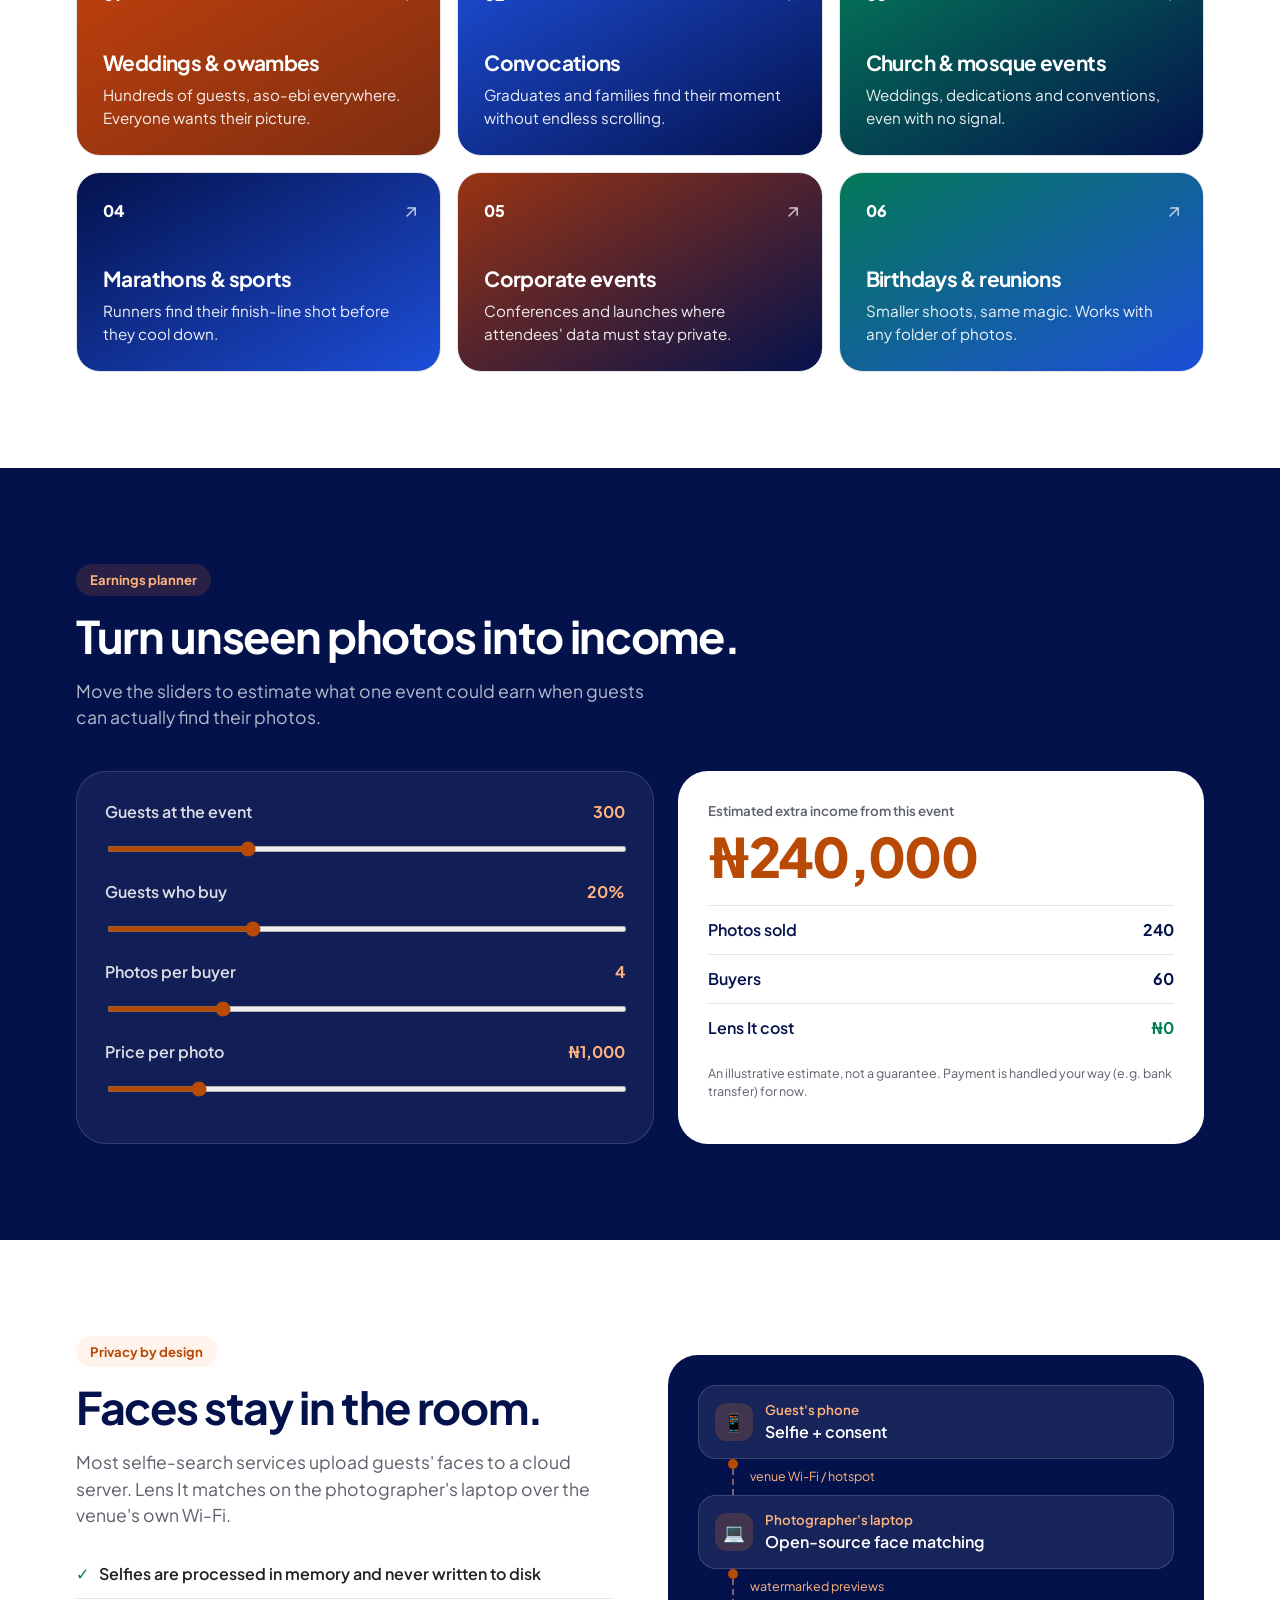
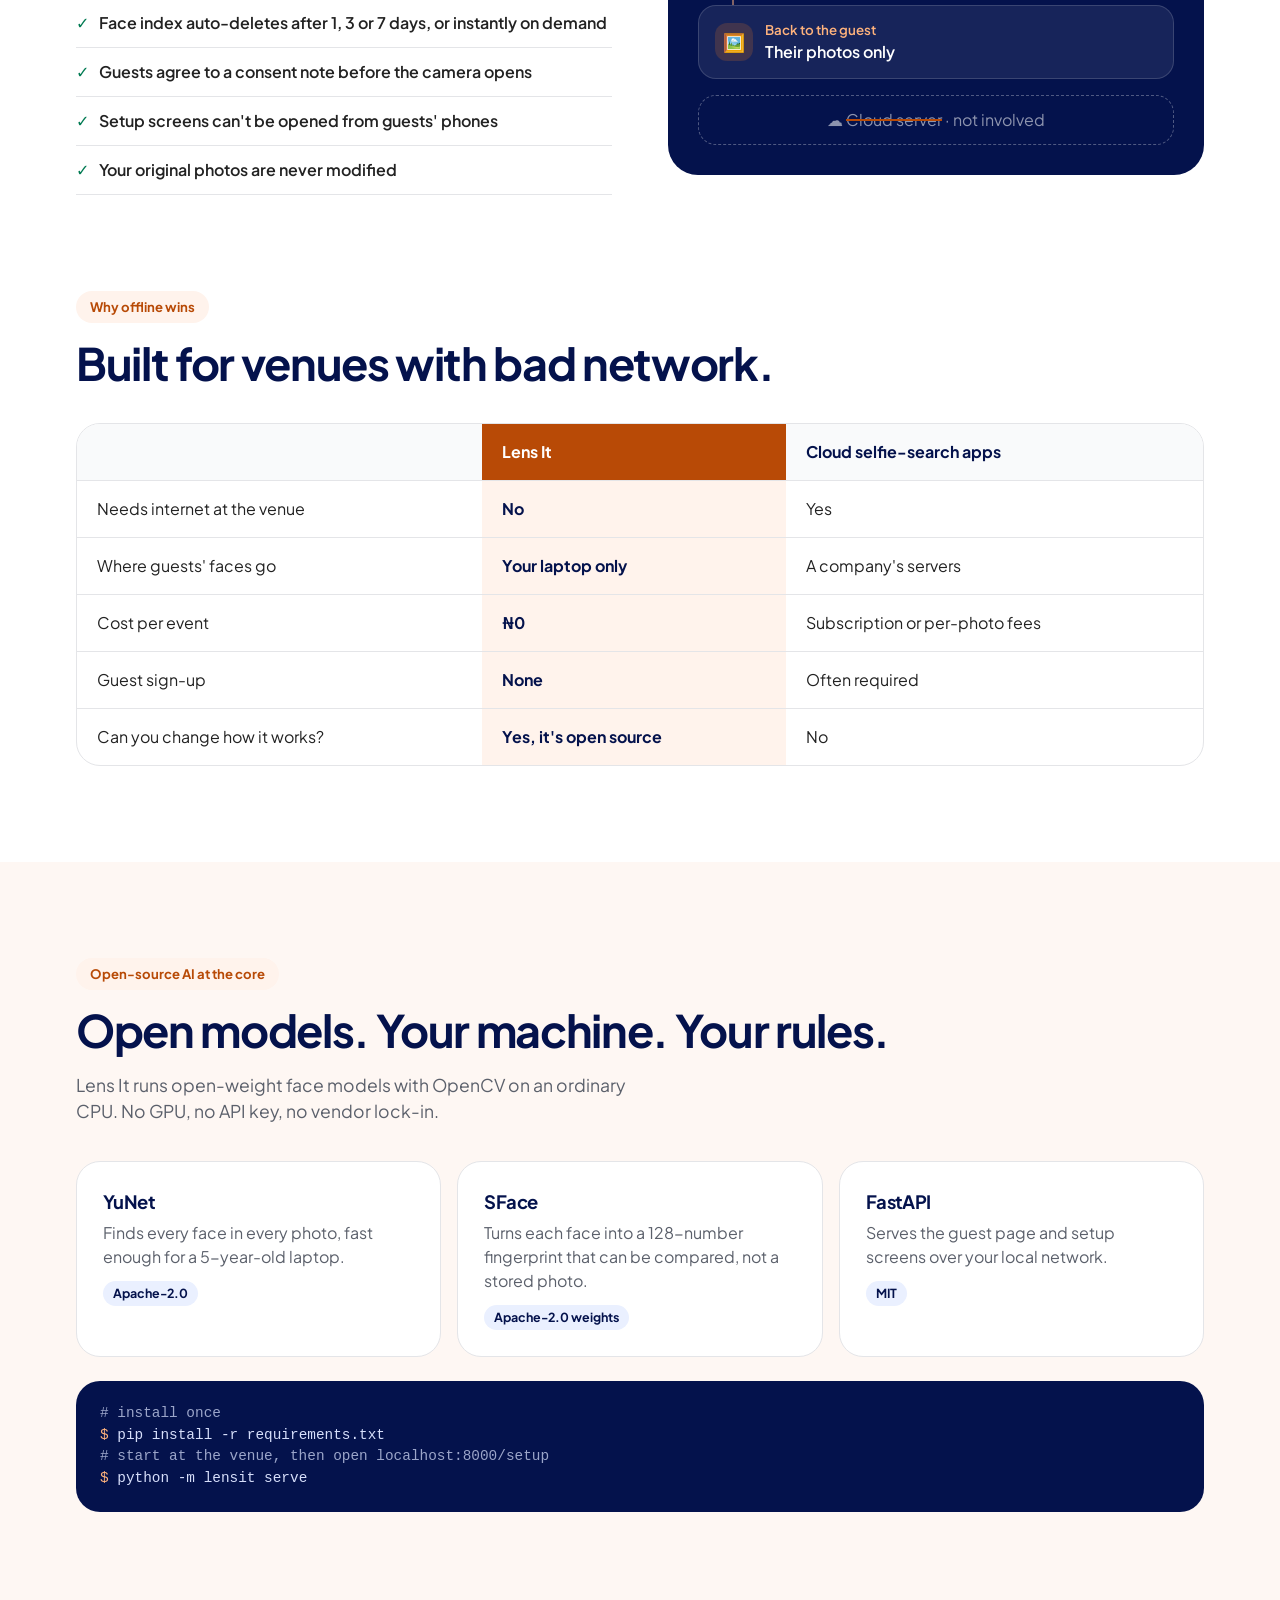
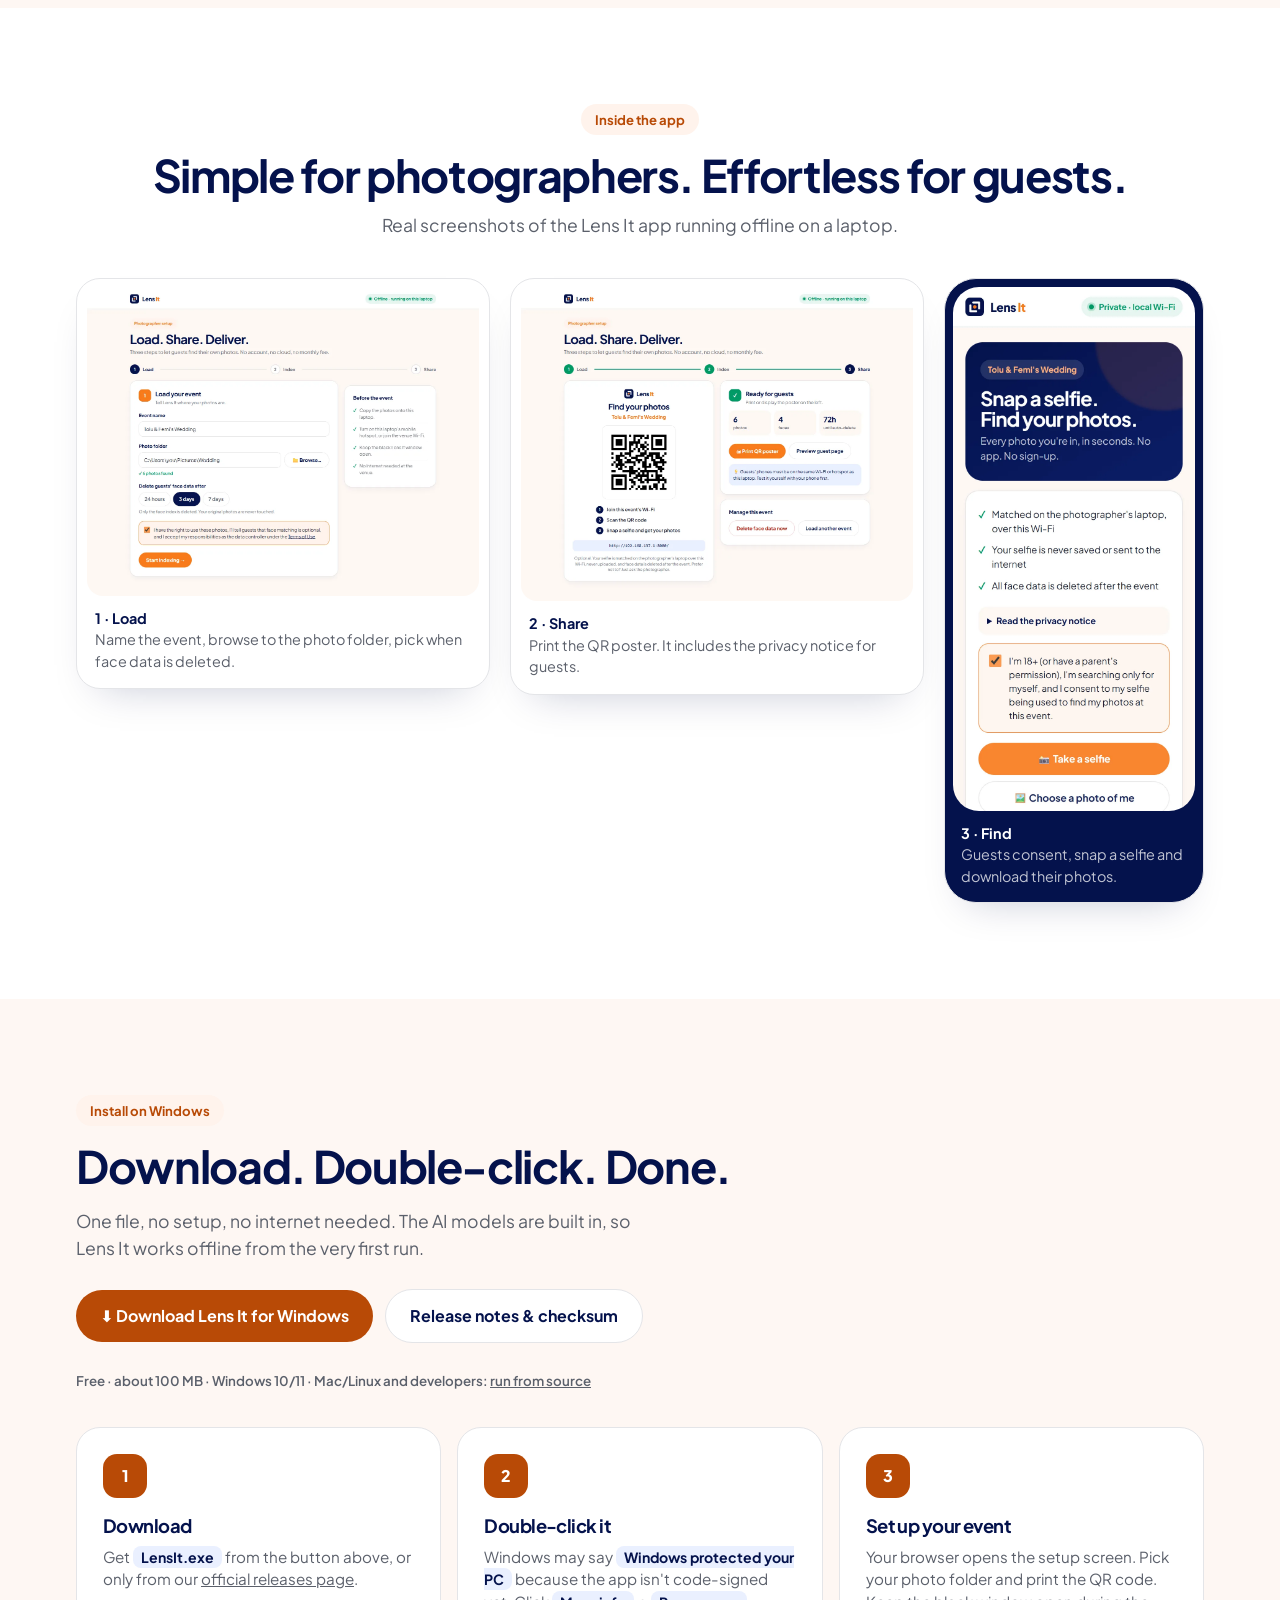
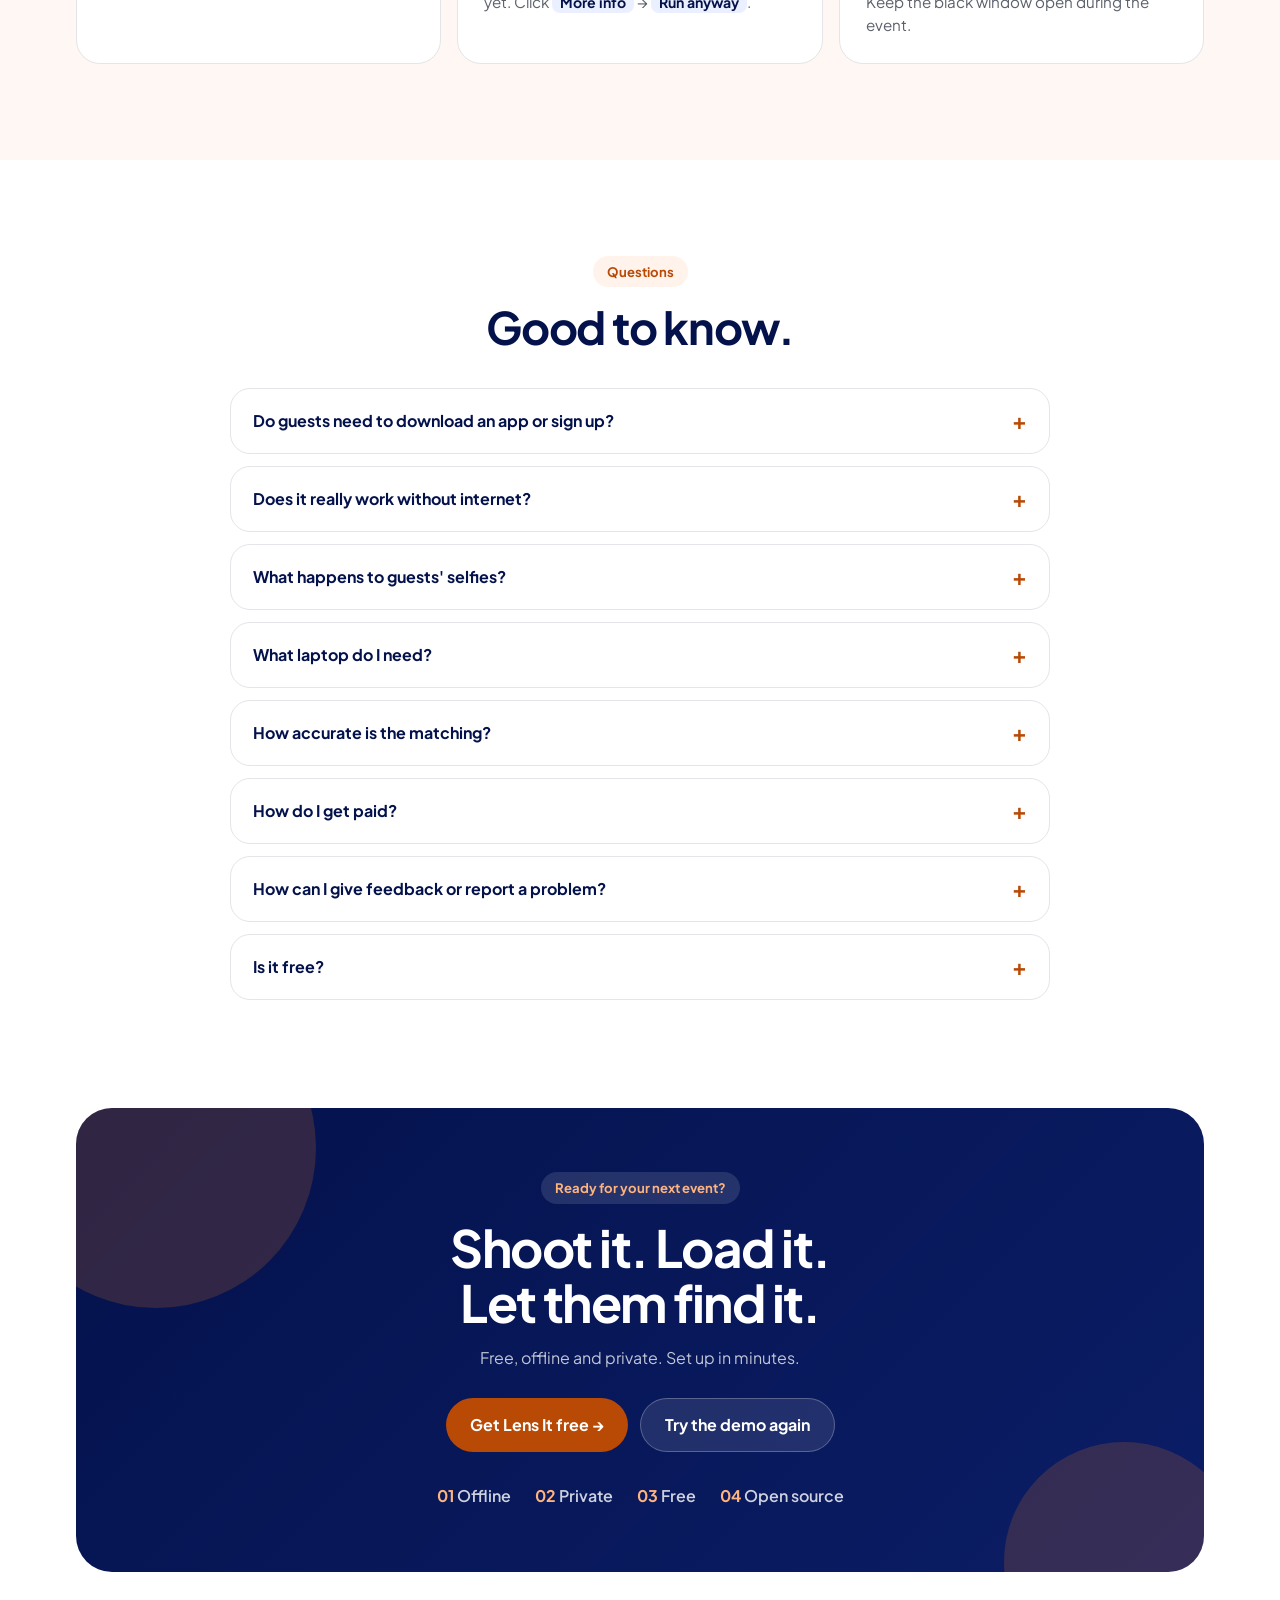
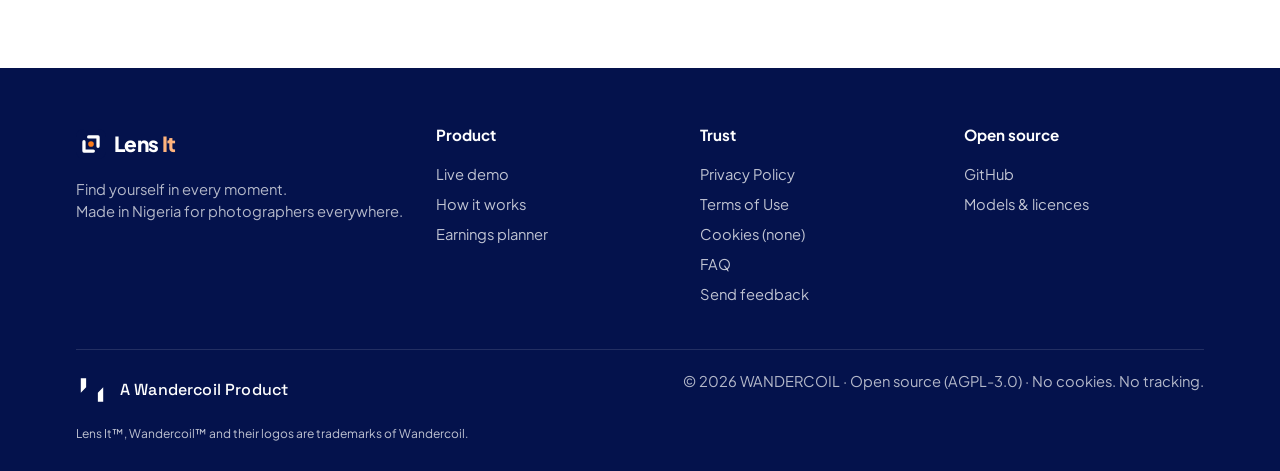
==== commit 83ad4407: "Readable preview watermark; hero phone fits its content Co-Authored-By: Claude Opus 5.5 <noreply@ant" ====
--- a/docs/index.html
+++ b/docs/index.html
@@ -64,12 +64,13 @@
 .hero .proof span::before{content:"✓ ";color:var(--green)}
 .phone{position:relative;justify-self:center;width:290px;background:var(--navy);border-radius:42px;padding:12px;box-shadow:0 40px 80px -24px rgba(4,18,76,.45);animation:bob 6s ease-in-out infinite}
 @keyframes bob{50%{transform:translateY(-10px)}}
-.screen{background:var(--cream);border-radius:32px;padding:20px 14px;min-height:520px;overflow:hidden}
+.screen{background:var(--cream);border-radius:32px;padding:20px 14px 18px;overflow:hidden}
 .screen .mini{font-weight:800;color:var(--navy);font-size:.9rem}.screen .mini span{color:var(--orange)}
 .screen h4{color:var(--navy);margin:14px 0 2px;font-size:1.15rem;letter-spacing:-.02em}
 .screen p{font-size:.78rem;color:var(--muted);margin:0 0 12px}
 .screen .thumbs{display:grid;grid-template-columns:1fr 1fr;gap:6px}
 .screen .thumbs .ph{aspect-ratio:1;border-radius:14px}
+.screen .pnote{margin-top:10px;text-align:center;font-size:.7rem;font-weight:600;color:var(--green)}
 .screen .dl{margin-top:12px;background:var(--navy);color:#fff;text-align:center;border-radius:999px;padding:10px;font-weight:700;font-size:.85rem}
 .float{position:absolute;background:var(--white);border-radius:18px;padding:12px 14px;box-shadow:0 14px 34px -12px rgba(4,18,76,.35);font-size:.82rem;font-weight:700;color:var(--navy);white-space:nowrap}
 .float small{display:block;color:var(--muted);font-weight:600}
@@ -79,7 +80,7 @@
 /* photo tiles (shared by hero + demo) */
 .ph{position:relative;overflow:hidden;background:linear-gradient(160deg,var(--c1),var(--c2))}
 .ph svg{position:absolute;inset:0;width:100%;height:100%}
-.ph .wm{position:absolute;left:0;right:0;bottom:6px;text-align:center;font-size:.55rem;font-weight:800;letter-spacing:.14em;color:rgba(255,255,255,.75)}
+.ph .wm{position:absolute;left:0;right:0;bottom:7px;text-align:center;font-size:.6rem;font-weight:800;letter-spacing:.16em;color:#fff;-webkit-text-stroke:.35px rgba(4,18,76,.55);text-shadow:0 1px 2px rgba(4,18,76,.55),0 0 6px rgba(4,18,76,.35)}
 
 /* marquee */
 .marquee{background:var(--navy);color:#fff;overflow:hidden;padding:20px 0;white-space:nowrap}
@@ -298,6 +299,7 @@
         <p>Tolu &amp; Femi's Wedding</p>
         <div class="thumbs" id="heroThumbs"></div>
         <div class="dl">Download all →</div>
+        <div class="pnote">✓ Matched on this laptop · nothing uploaded</div>
       </div>
       <div class="float f1"><span class="dot"></span>Offline mode<small>No internet needed</small></div>
       <div class="float f2">✓ Selfie never saved<small>Deleted after the event</small></div>
